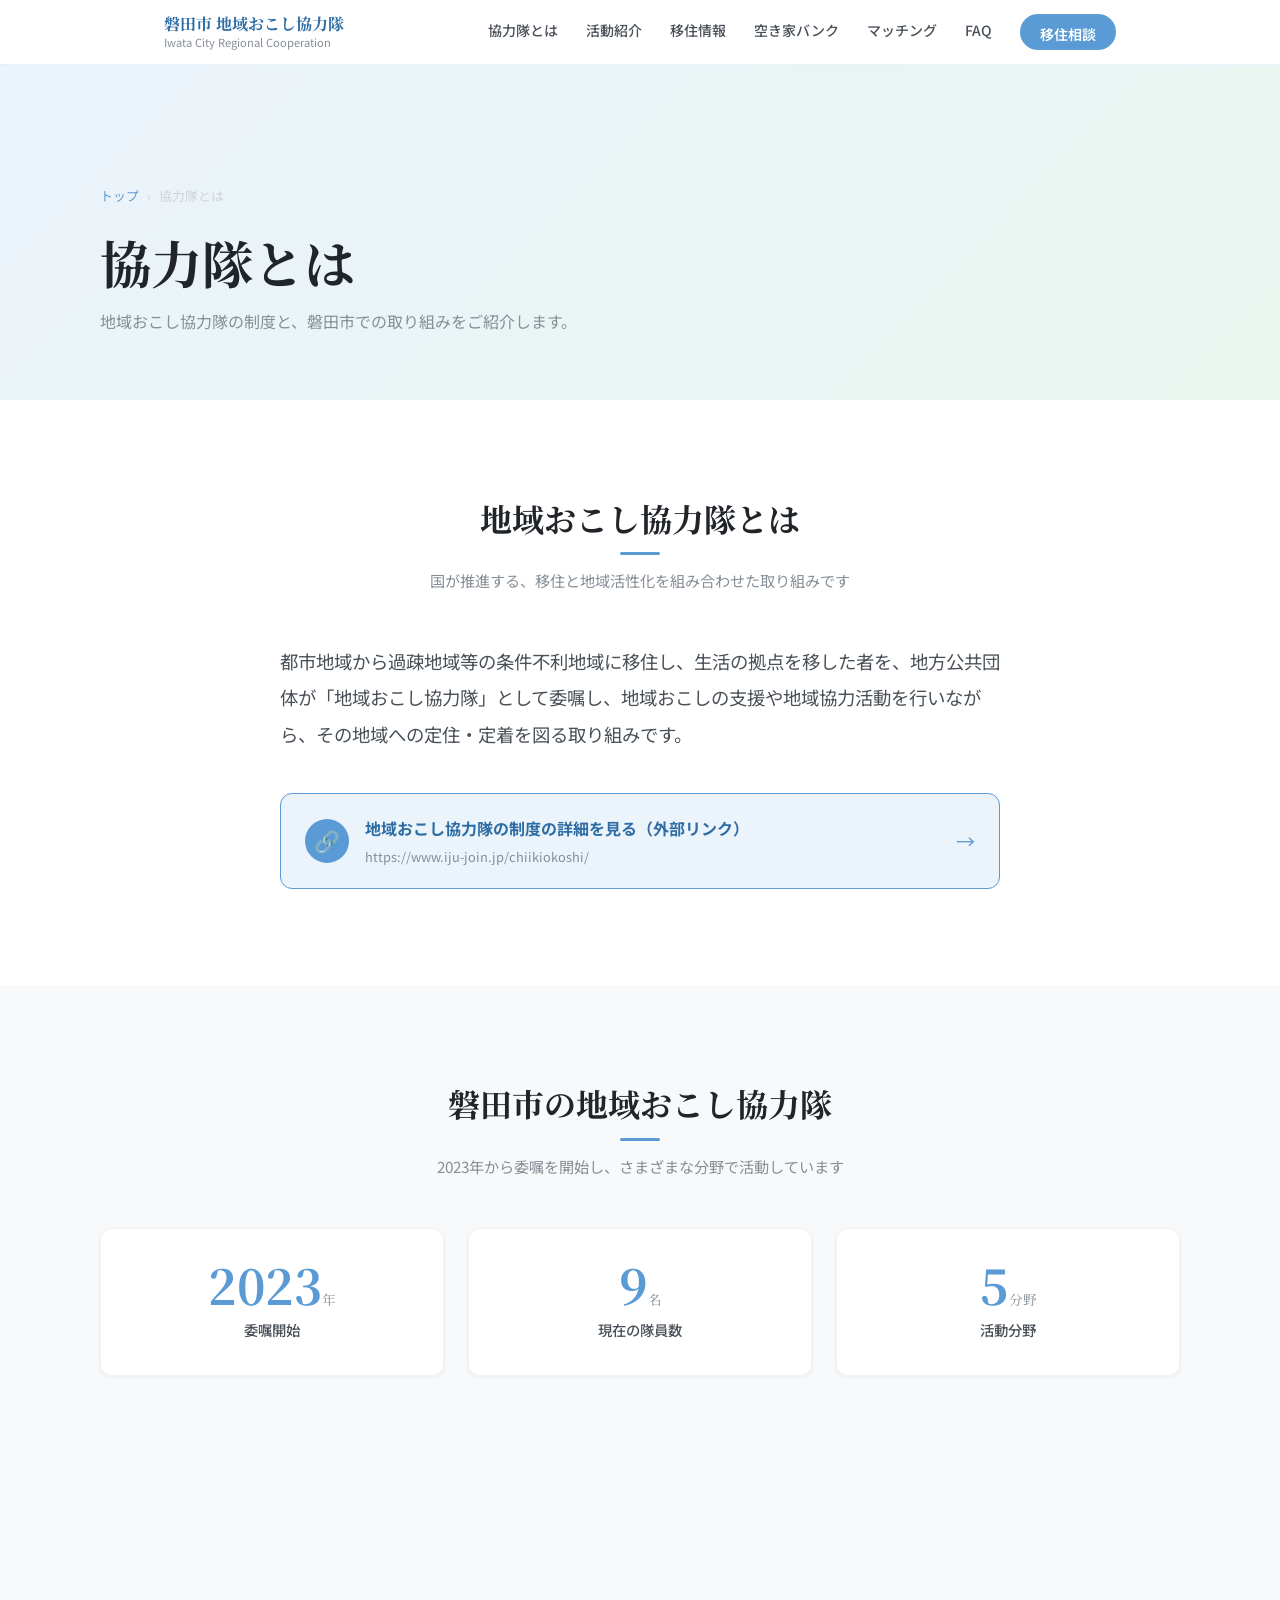
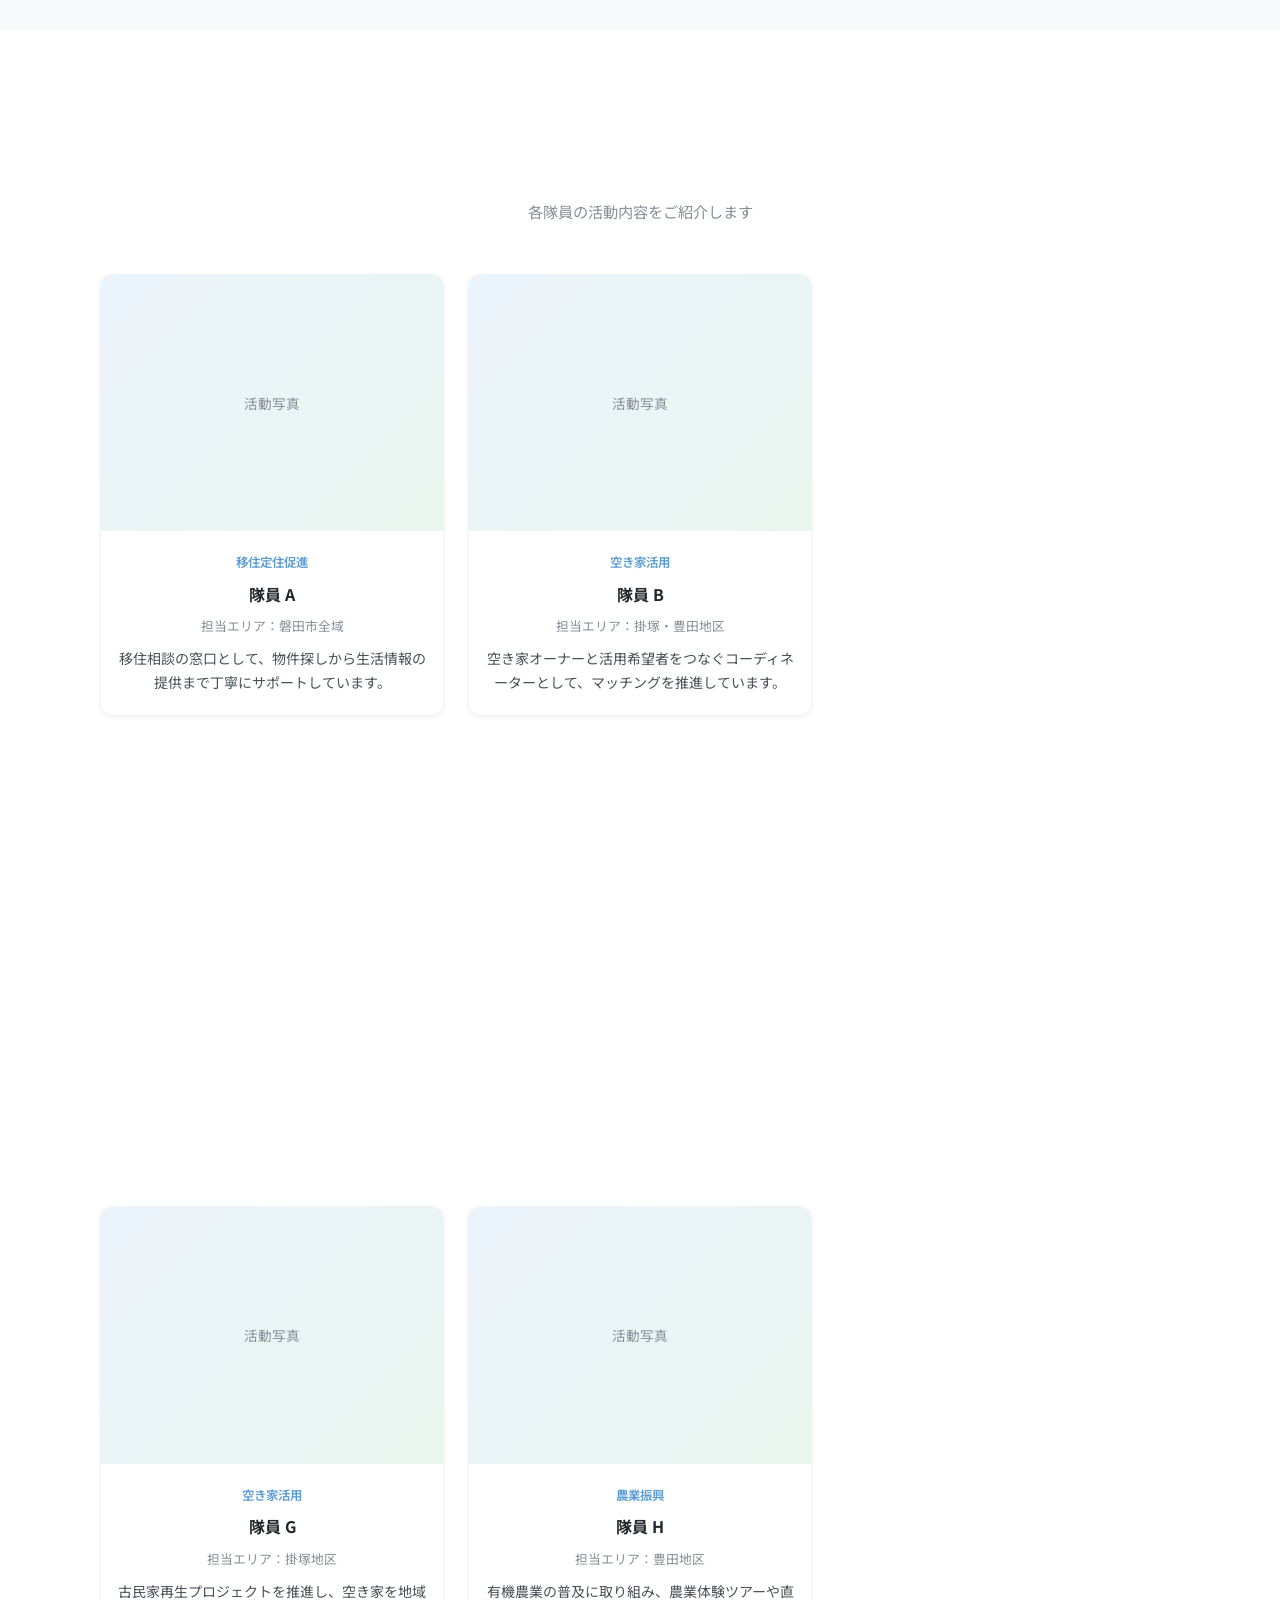
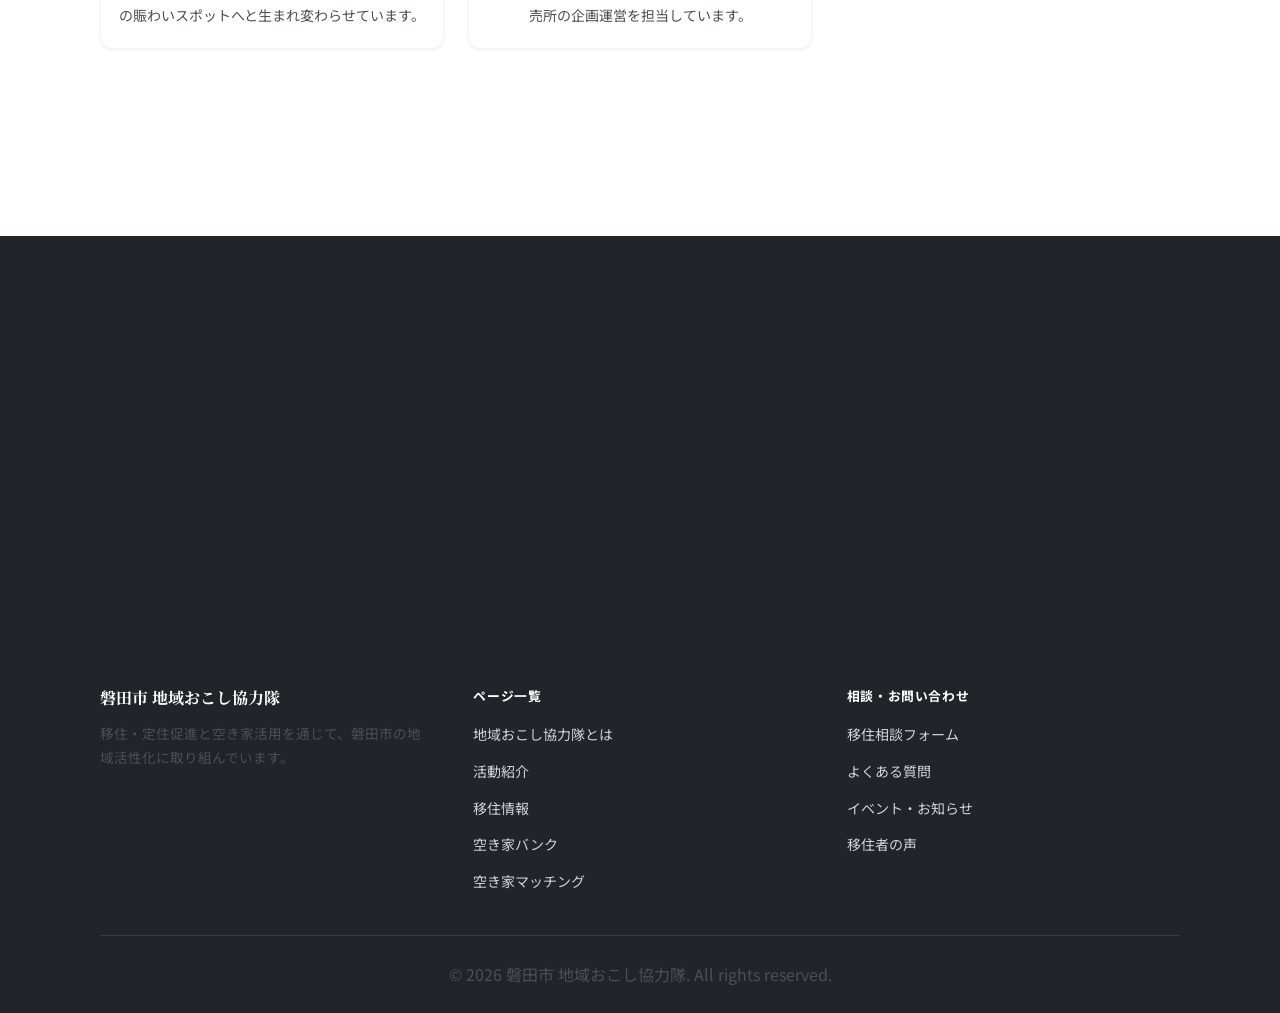
==== about.html @ 1a0f3aee "about.htmlを追加しました。" ====
<!DOCTYPE html>
<html lang="ja">
<head>
  <meta charset="UTF-8">
  <meta name="viewport" content="width=device-width, initial-scale=1.0">
  <title>協力隊とは｜磐田市 地域おこし協力隊</title>
  <meta name="description" content="地域おこし協力隊の制度概要と、磐田市での活動内容についてご紹介します。">
  <link rel="preconnect" href="https://fonts.googleapis.com">
  <link rel="preconnect" href="https://fonts.gstatic.com" crossorigin>
  <link href="https://fonts.googleapis.com/css2?family=Noto+Sans+JP:wght@400;500;700&family=Noto+Serif+JP:wght@400;700&display=swap" rel="stylesheet">
  <link rel="stylesheet" href="style.css">
  <style>
    .about-lead {
      font-size: clamp(1rem, 1.8vw, 1.15rem);
      line-height: 2;
      color: var(--gray-700);
      max-width: 720px;
      margin: 0 auto;
    }
    .stats-row {
      display: grid;
      grid-template-columns: repeat(3, 1fr);
      gap: 24px;
      margin: 48px 0;
    }
    .stat-box {
      background: var(--white);
      border-radius: var(--radius-md);
      border: 1px solid var(--gray-100);
      box-shadow: var(--shadow-sm);
      padding: 32px 24px;
      text-align: center;
    }
    .stat-num {
      font-family: 'Noto Serif JP', serif;
      font-size: clamp(2.2rem, 5vw, 3rem);
      font-weight: 700;
      color: var(--blue);
      line-height: 1;
      margin-bottom: 8px;
    }
    .stat-unit {
      font-size: .85rem;
      font-weight: 400;
      color: var(--gray-500);
    }
    .stat-label {
      font-size: .9rem;
      color: var(--gray-700);
      font-weight: 500;
    }
    .external-link-box {
      display: flex;
      align-items: center;
      gap: 16px;
      background: var(--blue-light);
      border: 1.5px solid var(--blue);
      border-radius: var(--radius-md);
      padding: 20px 24px;
      margin-top: 40px;
      transition: box-shadow var(--transition);
    }
    .external-link-box:hover {
      box-shadow: var(--shadow-md);
    }
    .external-link-box .ext-icon {
      width: 44px; height: 44px;
      background: var(--blue);
      border-radius: 50%;
      display: flex; align-items: center; justify-content: center;
      flex-shrink: 0;
      font-size: 1.3rem;
    }
    .external-link-box .ext-text { flex: 1; }
    .external-link-box .ext-title {
      font-weight: 700;
      color: var(--blue-dark);
      font-size: 1rem;
      margin-bottom: 2px;
    }
    .external-link-box .ext-url {
      font-size: .8rem;
      color: var(--gray-500);
    }
    .external-link-box .ext-arrow {
      color: var(--blue);
      font-size: 1.2rem;
      flex-shrink: 0;
    }
    .activity-card {
      cursor: pointer;
      text-align: center;
    }
    .activity-img-placeholder {
      width: 100%;
      aspect-ratio: 4/3;
      background: linear-gradient(135deg, var(--blue-light), var(--green-light));
      display: flex; align-items: center; justify-content: center;
      color: var(--gray-500);
      font-size: .85rem;
    }
    .activity-card .card-body { padding: 20px 16px; }
    .activity-field {
      font-size: .78rem;
      font-weight: 600;
      color: var(--blue);
      margin-bottom: 6px;
    }
    .activity-name {
      font-size: 1rem;
      font-weight: 700;
      margin-bottom: 6px;
    }
    .activity-area {
      font-size: .8rem;
      color: var(--gray-500);
      margin-bottom: 10px;
    }
    .activity-desc {
      font-size: .875rem;
      color: var(--gray-700);
      line-height: 1.7;
    }
    @media (max-width: 768px) {
      .stats-row { grid-template-columns: 1fr; }
      .external-link-box { flex-wrap: wrap; }
    }
  </style>
</head>
<body>

  <!-- ヘッダー -->
  <header class="site-header" id="header">
    <div class="header-inner">
      <a href="index.html" class="site-logo">
        磐田市 地域おこし協力隊
        <span>Iwata City Regional Cooperation</span>
      </a>
      <nav class="nav-links">
        <a href="about.html">協力隊とは</a>
        <a href="activities.html">活動紹介</a>
        <a href="iju.html">移住情報</a>
        <a href="akiya-bank.html">空き家バンク</a>
        <a href="akiya-matching.html">マッチング</a>
        <a href="faq.html">FAQ</a>
        <a href="consult.html" class="nav-cta">移住相談</a>
      </nav>
      <button class="hamburger" id="hamburger" aria-label="メニューを開く">
        <span></span><span></span><span></span>
      </button>
    </div>
  </header>

  <!-- モバイルナビ -->
  <nav class="mobile-nav" id="mobileNav">
    <a href="about.html">協力隊とは</a>
    <a href="activities.html">活動紹介</a>
    <a href="iju.html">移住情報</a>
    <a href="akiya-bank.html">空き家バンク</a>
    <a href="akiya-matching.html">マッチング</a>
    <a href="faq.html">FAQ</a>
    <a href="consult.html" class="nav-cta">移住相談はこちら</a>
  </nav>

  <main>

    <!-- ページヒーロー -->
    <div class="page-hero">
      <div class="container">
        <nav class="breadcrumb" style="padding-top: 0; margin-bottom: 20px;">
          <a href="index.html">トップ</a>
          <span>›</span>
          <span>協力隊とは</span>
        </nav>
        <h1 class="fade-up">協力隊とは</h1>
        <p class="fade-up">地域おこし協力隊の制度と、磐田市での取り組みをご紹介します。</p>
      </div>
    </div>

    <!-- 制度説明 -->
    <section class="section">
      <div class="container">
        <h2 class="section-title fade-up">地域おこし協力隊とは</h2>
        <p class="section-sub fade-up">国が推進する、移住と地域活性化を組み合わせた取り組みです</p>

        <div style="max-width: 720px; margin: 0 auto;">
          <p class="about-lead fade-up">
            都市地域から過疎地域等の条件不利地域に移住し、生活の拠点を移した者を、地方公共団体が「地域おこし協力隊」として委嘱し、地域おこしの支援や地域協力活動を行いながら、その地域への定住・定着を図る取り組みです。
          </p>

          <a href="https://www.iju-join.jp/chiikiokoshi/" target="_blank" rel="noopener noreferrer" class="external-link-box fade-up">
            <div class="ext-icon">🔗</div>
            <div class="ext-text">
              <div class="ext-title">地域おこし協力隊の制度の詳細を見る（外部リンク）</div>
              <div class="ext-url">https://www.iju-join.jp/chiikiokoshi/</div>
            </div>
            <div class="ext-arrow">→</div>
          </a>
        </div>
      </div>
    </section>

    <!-- 磐田市の状況 -->
    <section class="section" style="background: var(--gray-50);">
      <div class="container">
        <h2 class="section-title fade-up">磐田市の地域おこし協力隊</h2>
        <p class="section-sub fade-up">2023年から委嘱を開始し、さまざまな分野で活動しています</p>

        <div class="stats-row">
          <div class="stat-box fade-up">
            <div class="stat-num">2023<span class="stat-unit">年</span></div>
            <div class="stat-label">委嘱開始</div>
          </div>
          <div class="stat-box fade-up">
            <div class="stat-num">9<span class="stat-unit">名</span></div>
            <div class="stat-label">現在の隊員数</div>
          </div>
          <div class="stat-box fade-up">
            <div class="stat-num">5<span class="stat-unit">分野</span></div>
            <div class="stat-label">活動分野</div>
          </div>
        </div>

        <p class="about-lead fade-up" style="text-align: center;">
          磐田市では2023年から委嘱を開始し、9名が分野ごとに活動中です。<br>
          移住定住促進・空き家活用・農業・地域コミュニティ形成など、<br>
          それぞれの得意分野を活かして地域に根ざした活動を展開しています。
        </p>
      </div>
    </section>

    <!-- 活動紹介 -->
    <section class="section">
      <div class="container">
        <h2 class="section-title fade-up">活動紹介</h2>
        <p class="section-sub fade-up">各隊員の活動内容をご紹介します</p>

        <div class="grid-3">

          <div class="card activity-card fade-up" onclick="location.href='activities.html'">
            <div class="activity-img-placeholder">活動写真</div>
            <div class="card-body">
              <div class="activity-field">移住定住促進</div>
              <div class="activity-name">隊員 A</div>
              <div class="activity-area">担当エリア：磐田市全域</div>
              <div class="activity-desc">移住相談の窓口として、物件探しから生活情報の提供まで丁寧にサポートしています。</div>
            </div>
          </div>

          <div class="card activity-card fade-up" onclick="location.href='activities.html'">
            <div class="activity-img-placeholder">活動写真</div>
            <div class="card-body">
              <div class="activity-field">空き家活用</div>
              <div class="activity-name">隊員 B</div>
              <div class="activity-area">担当エリア：掛塚・豊田地区</div>
              <div class="activity-desc">空き家オーナーと活用希望者をつなぐコーディネーターとして、マッチングを推進しています。</div>
            </div>
          </div>

          <div class="card activity-card fade-up" onclick="location.href='activities.html'">
            <div class="activity-img-placeholder">活動写真</div>
            <div class="card-body">
              <div class="activity-field">農業振興</div>
              <div class="activity-name">隊員 C</div>
              <div class="activity-area">担当エリア：豊田・竜洋地区</div>
              <div class="activity-desc">地域の農家と連携し、援農活動や農産物のPRイベントを企画・実施しています。</div>
            </div>
          </div>

          <div class="card activity-card fade-up" onclick="location.href='activities.html'">
            <div class="activity-img-placeholder">活動写真</div>
            <div class="card-body">
              <div class="activity-field">地域コミュニティ</div>
              <div class="activity-name">隊員 D</div>
              <div class="activity-area">担当エリア：見付・城之崎地区</div>
              <div class="activity-desc">地区の自治会や商店街と連携し、イベント企画や地域の絆づくりに取り組んでいます。</div>
            </div>
          </div>

          <div class="card activity-card fade-up" onclick="location.href='activities.html'">
            <div class="activity-img-placeholder">活動写真</div>
            <div class="card-body">
              <div class="activity-field">情報発信・観光</div>
              <div class="activity-name">隊員 E</div>
              <div class="activity-area">担当エリア：磐田市全域</div>
              <div class="activity-desc">SNSやYouTubeを活用して磐田の魅力を発信。観光コンテンツの開発も手がけています。</div>
            </div>
          </div>

          <div class="card activity-card fade-up" onclick="location.href='activities.html'">
            <div class="activity-img-placeholder">活動写真</div>
            <div class="card-body">
              <div class="activity-field">移住定住促進</div>
              <div class="activity-name">隊員 F</div>
              <div class="activity-area">担当エリア：福田・竜洋地区</div>
              <div class="activity-desc">UIターン移住者のコミュニティ形成を支援し、交流会や相談窓口を運営しています。</div>
            </div>
          </div>

          <div class="card activity-card fade-up" onclick="location.href='activities.html'">
            <div class="activity-img-placeholder">活動写真</div>
            <div class="card-body">
              <div class="activity-field">空き家活用</div>
              <div class="activity-name">隊員 G</div>
              <div class="activity-area">担当エリア：掛塚地区</div>
              <div class="activity-desc">古民家再生プロジェクトを推進し、空き家を地域の賑わいスポットへと生まれ変わらせています。</div>
            </div>
          </div>

          <div class="card activity-card fade-up" onclick="location.href='activities.html'">
            <div class="activity-img-placeholder">活動写真</div>
            <div class="card-body">
              <div class="activity-field">農業振興</div>
              <div class="activity-name">隊員 H</div>
              <div class="activity-area">担当エリア：豊田地区</div>
              <div class="activity-desc">有機農業の普及に取り組み、農業体験ツアーや直売所の企画運営を担当しています。</div>
            </div>
          </div>

          <div class="card activity-card fade-up" onclick="location.href='activities.html'">
            <div class="activity-img-placeholder">活動写真</div>
            <div class="card-body">
              <div class="activity-field">地域コミュニティ</div>
              <div class="activity-name">隊員 I</div>
              <div class="activity-area">担当エリア：竜洋・福田地区</div>
              <div class="activity-desc">子育て世代の移住者を対象に、地域との関係づくりや子育て支援ネットワークを構築しています。</div>
            </div>
          </div>

        </div>

        <div style="text-align: center; margin-top: 40px;">
          <a href="activities.html" class="btn btn-primary fade-up">活動紹介をすべて見る</a>
        </div>
      </div>
    </section>

    <!-- 相談CTA -->
    <section class="section" style="background: var(--gray-900); color: var(--white);">
      <div class="container" style="text-align: center;">
        <h2 class="fade-up" style="color: var(--white); margin-bottom: 16px;">協力隊に相談してみませんか</h2>
        <p class="fade-up" style="color: var(--gray-300); max-width: 480px; margin: 0 auto 36px;">移住・定住のご相談から空き家活用のご相談まで、お気軽にお問い合わせください。</p>
        <div style="display: flex; gap: 16px; justify-content: center; flex-wrap: wrap;" class="fade-up">
          <a href="consult.html" class="btn btn-primary">移住相談フォームへ</a>
          <a href="akiya-matching.html" class="btn" style="background: transparent; color: var(--white); border: 1.5px solid rgba(255,255,255,.4);">空き家マッチング</a>
        </div>
      </div>
    </section>

  </main>

  <!-- フッター -->
  <footer class="site-footer">
    <div class="container">
      <div class="footer-inner">
        <div>
          <div class="footer-logo">磐田市 地域おこし協力隊</div>
          <p class="footer-desc">移住・定住促進と空き家活用を通じて、磐田市の地域活性化に取り組んでいます。</p>
        </div>
        <div>
          <div class="footer-heading">ページ一覧</div>
          <ul class="footer-links">
            <li><a href="about.html">地域おこし協力隊とは</a></li>
            <li><a href="activities.html">活動紹介</a></li>
            <li><a href="iju.html">移住情報</a></li>
            <li><a href="akiya-bank.html">空き家バンク</a></li>
            <li><a href="akiya-matching.html">空き家マッチング</a></li>
          </ul>
        </div>
        <div>
          <div class="footer-heading">相談・お問い合わせ</div>
          <ul class="footer-links">
            <li><a href="consult.html">移住相談フォーム</a></li>
            <li><a href="faq.html">よくある質問</a></li>
            <li><a href="events.html">イベント・お知らせ</a></li>
            <li><a href="voices.html">移住者の声</a></li>
          </ul>
        </div>
      </div>
      <div class="footer-bottom">
        <p>© 2026 磐田市 地域おこし協力隊. All rights reserved.</p>
      </div>
    </div>
  </footer>

  <script>
    const header = document.getElementById('header');
    window.addEventListener('scroll', () => {
      header.classList.toggle('scrolled', window.scrollY > 10);
    });

    const hamburger = document.getElementById('hamburger');
    const mobileNav = document.getElementById('mobileNav');
    hamburger.addEventListener('click', () => {
      hamburger.classList.toggle('open');
      mobileNav.classList.toggle('open');
    });
    mobileNav.querySelectorAll('a').forEach(a => {
      a.addEventListener('click', () => {
        hamburger.classList.remove('open');
        mobileNav.classList.remove('open');
      });
    });

    const observer = new IntersectionObserver((entries) => {
      entries.forEach((entry, i) => {
        if (entry.isIntersecting) {
          setTimeout(() => entry.target.classList.add('visible'), i * 80);
        }
      });
    }, { threshold: 0.1 });
    document.querySelectorAll('.fade-up').forEach(el => observer.observe(el));
  </script>

</body>
</html>
---- style.css ----
/* ===== RESET & BASE ===== */
*, *::before, *::after { box-sizing: border-box; margin: 0; padding: 0; }

:root {
  --blue:      #5B9BD5;
  --blue-dark: #2E6DA4;
  --blue-light:#EBF3FB;
  --green:     #6BBF8E;
  --green-light:#EAF5EF;
  --gray-50:   #F8F9FA;
  --gray-100:  #F1F3F5;
  --gray-300:  #CED4DA;
  --gray-500:  #868E96;
  --gray-700:  #495057;
  --gray-900:  #212529;
  --white:     #FFFFFF;
  --radius-sm: 6px;
  --radius-md: 12px;
  --radius-lg: 20px;
  --shadow-sm: 0 1px 4px rgba(0,0,0,.06);
  --shadow-md: 0 4px 16px rgba(0,0,0,.08);
  --shadow-lg: 0 8px 32px rgba(0,0,0,.10);
  --transition: .25s ease;
  --max-w: 1080px;
}

html { scroll-behavior: smooth; font-size: 16px; }

body {
  font-family: 'Noto Sans JP', sans-serif;
  color: var(--gray-900);
  background: var(--white);
  line-height: 1.8;
  -webkit-font-smoothing: antialiased;
}

img { max-width: 100%; height: auto; display: block; }
a { color: inherit; text-decoration: none; }
ul { list-style: none; }

/* ===== TYPOGRAPHY ===== */
h1, h2, h3, h4 {
  font-family: 'Noto Serif JP', serif;
  line-height: 1.4;
  font-weight: 700;
}
h1 { font-size: clamp(2rem, 5vw, 3.2rem); }
h2 { font-size: clamp(1.5rem, 3vw, 2rem); }
h3 { font-size: clamp(1.1rem, 2vw, 1.3rem); }
p  { font-size: clamp(.9rem, 1.5vw, 1rem); color: var(--gray-700); }

/* ===== LAYOUT ===== */
.container { width: 90%; max-width: var(--max-w); margin: 0 auto; }
.section    { padding: clamp(48px, 8vw, 96px) 0; }
.section-title {
  text-align: center;
  margin-bottom: 12px;
  color: var(--gray-900);
}
.section-sub {
  text-align: center;
  color: var(--gray-500);
  font-size: .95rem;
  margin-bottom: 48px;
}
.section-title::after {
  content: '';
  display: block;
  width: 40px;
  height: 3px;
  background: var(--blue);
  margin: 12px auto 0;
  border-radius: 2px;
}

/* ===== HEADER / NAV ===== */
.site-header {
  position: fixed;
  top: 0; left: 0; right: 0;
  z-index: 100;
  background: rgba(255,255,255,.88);
  backdrop-filter: blur(12px);
  -webkit-backdrop-filter: blur(12px);
  border-bottom: 1px solid rgba(91,155,213,.15);
  transition: box-shadow var(--transition);
}
.site-header.scrolled { box-shadow: var(--shadow-md); }

.header-inner {
  display: flex;
  align-items: center;
  justify-content: space-between;
  height: 64px;
  padding: 0 5%;
  max-width: var(--max-w);
  margin: 0 auto;
}

.site-logo {
  font-family: 'Noto Serif JP', serif;
  font-size: 1rem;
  font-weight: 700;
  color: var(--blue-dark);
  line-height: 1.3;
}
.site-logo span {
  display: block;
  font-size: .7rem;
  font-weight: 400;
  color: var(--gray-500);
  font-family: 'Noto Sans JP', sans-serif;
}

.nav-links {
  display: flex;
  gap: 28px;
  align-items: center;
}
.nav-links a {
  font-size: .875rem;
  color: var(--gray-700);
  font-weight: 500;
  position: relative;
  padding-bottom: 2px;
  transition: color var(--transition);
}
.nav-links a::after {
  content: '';
  position: absolute;
  bottom: 0; left: 0;
  width: 0; height: 2px;
  background: var(--blue);
  transition: width var(--transition);
  border-radius: 1px;
}
.nav-links a:hover { color: var(--blue); }
.nav-links a:hover::after { width: 100%; }

.nav-cta {
  background: var(--blue);
  color: var(--white) !important;
  padding: 8px 20px;
  border-radius: 100px;
  font-size: .875rem !important;
  font-weight: 600 !important;
  transition: background var(--transition), transform var(--transition) !important;
}
.nav-cta::after { display: none !important; }
.nav-cta:hover {
  background: var(--blue-dark) !important;
  transform: translateY(-1px);
}

/* ===== HAMBURGER ===== */
.hamburger {
  display: none;
  flex-direction: column;
  gap: 5px;
  cursor: pointer;
  padding: 6px;
  background: none;
  border: none;
}
.hamburger span {
  display: block;
  width: 22px;
  height: 2px;
  background: var(--gray-700);
  border-radius: 2px;
  transition: transform var(--transition), opacity var(--transition);
}
.hamburger.open span:nth-child(1) { transform: translateY(7px) rotate(45deg); }
.hamburger.open span:nth-child(2) { opacity: 0; }
.hamburger.open span:nth-child(3) { transform: translateY(-7px) rotate(-45deg); }

/* ===== MOBILE NAV ===== */
.mobile-nav {
  display: none;
  position: fixed;
  top: 64px; left: 0; right: 0; bottom: 0;
  background: rgba(255,255,255,.97);
  z-index: 99;
  flex-direction: column;
  align-items: center;
  justify-content: center;
  gap: 32px;
}
.mobile-nav.open { display: flex; }
.mobile-nav a {
  font-size: 1.2rem;
  font-weight: 500;
  color: var(--gray-900);
  transition: color var(--transition);
}
.mobile-nav a:hover { color: var(--blue); }
.mobile-nav .nav-cta {
  background: var(--blue);
  color: var(--white) !important;
  padding: 12px 32px;
  border-radius: 100px;
}

/* ===== BUTTONS ===== */
.btn {
  display: inline-flex;
  align-items: center;
  gap: 6px;
  padding: 12px 28px;
  border-radius: 100px;
  font-weight: 600;
  font-size: .95rem;
  cursor: pointer;
  transition: transform var(--transition), box-shadow var(--transition);
  border: none;
}
.btn:hover { transform: translateY(-2px); box-shadow: var(--shadow-md); }
.btn-primary { background: var(--blue); color: var(--white); }
.btn-primary:hover { background: var(--blue-dark); }
.btn-secondary { background: var(--white); color: var(--blue); border: 1.5px solid var(--blue); }
.btn-secondary:hover { background: var(--blue-light); }
.btn-green { background: var(--green); color: var(--white); }
.btn-green:hover { background: #4DA877; }
.btn-full { width: 100%; justify-content: center; border-radius: var(--radius-md); }

/* ===== CARDS ===== */
.card {
  background: var(--white);
  border-radius: var(--radius-md);
  box-shadow: var(--shadow-sm);
  border: 1px solid var(--gray-100);
  overflow: hidden;
  transition: transform var(--transition), box-shadow var(--transition);
}
.card:hover { transform: translateY(-4px); box-shadow: var(--shadow-lg); }
.card-body { padding: 20px; }
.card-img {
  width: 100%;
  aspect-ratio: 16/9;
  object-fit: cover;
  background: var(--gray-100);
}
.card-img-placeholder {
  width: 100%;
  aspect-ratio: 16/9;
  background: linear-gradient(135deg, var(--blue-light), var(--green-light));
  display: flex;
  align-items: center;
  justify-content: center;
  color: var(--gray-500);
  font-size: .85rem;
}

/* ===== TAGS / BADGES ===== */
.tag {
  display: inline-block;
  padding: 3px 10px;
  border-radius: 100px;
  font-size: .75rem;
  font-weight: 600;
  background: var(--blue-light);
  color: var(--blue-dark);
}
.tag-green { background: var(--green-light); color: #2D7A52; }
.tag-gray  { background: var(--gray-100); color: var(--gray-500); }
.tag-sold  { background: #FDECEA; color: #C0392B; }

/* ===== FORM ===== */
.form-group { margin-bottom: 20px; }
.form-label {
  display: block;
  font-size: .875rem;
  font-weight: 600;
  color: var(--gray-700);
  margin-bottom: 6px;
}
.form-label .required {
  color: #E03131;
  margin-left: 4px;
  font-size: .75rem;
}
.form-input,
.form-select,
.form-textarea {
  width: 100%;
  padding: 12px 16px;
  border: 1.5px solid var(--gray-300);
  border-radius: var(--radius-sm);
  font-size: .95rem;
  font-family: 'Noto Sans JP', sans-serif;
  color: var(--gray-900);
  background: var(--white);
  transition: border-color var(--transition), box-shadow var(--transition);
  outline: none;
  appearance: none;
}
.form-input:focus,
.form-select:focus,
.form-textarea:focus {
  border-color: var(--blue);
  box-shadow: 0 0 0 3px rgba(91,155,213,.15);
}
.form-textarea { height: 120px; resize: vertical; }

/* ===== FAQ アコーディオン ===== */
.faq-item { border-bottom: 1px solid var(--gray-100); }
.faq-q {
  display: flex;
  justify-content: space-between;
  align-items: center;
  padding: 20px 0;
  cursor: pointer;
  gap: 16px;
}
.faq-q-text { font-size: 1rem; font-weight: 600; color: var(--gray-900); flex: 1; line-height: 1.5; }
.faq-icon {
  width: 28px; height: 28px;
  border-radius: 50%;
  background: var(--blue-light);
  color: var(--blue);
  display: flex; align-items: center; justify-content: center;
  font-size: 1.2rem;
  font-weight: 300;
  flex-shrink: 0;
  transition: transform var(--transition), background var(--transition);
}
.faq-item.open .faq-icon { transform: rotate(45deg); background: var(--blue); color: var(--white); }
.faq-a {
  font-size: .95rem;
  color: var(--gray-700);
  line-height: 1.8;
  padding-bottom: 20px;
  display: none;
}
.faq-item.open .faq-a { display: block; }

/* ===== FOOTER ===== */
.site-footer {
  background: var(--gray-900);
  color: var(--gray-300);
  padding: 48px 0 24px;
}
.footer-inner {
  display: grid;
  grid-template-columns: 1fr 1fr 1fr;
  gap: 40px;
  margin-bottom: 40px;
}
.footer-logo {
  font-family: 'Noto Serif JP', serif;
  font-size: 1rem;
  color: var(--white);
  font-weight: 700;
  margin-bottom: 8px;
}
.footer-desc { font-size: .85rem; line-height: 1.8; }
.footer-heading { font-size: .8rem; font-weight: 700; color: var(--white); margin-bottom: 12px; letter-spacing: .05em; text-transform: uppercase; }
.footer-links { display: flex; flex-direction: column; gap: 8px; }
.footer-links a { font-size: .875rem; color: var(--gray-300); transition: color var(--transition); }
.footer-links a:hover { color: var(--white); }
.footer-bottom {
  border-top: 1px solid rgba(255,255,255,.1);
  padding-top: 24px;
  text-align: center;
  font-size: .8rem;
  color: var(--gray-500);
}

/* ===== HERO ===== */
.hero {
  min-height: 100svh;
  display: flex;
  align-items: center;
  padding-top: 64px;
  position: relative;
  overflow: hidden;
}
.hero-bg {
  position: absolute;
  inset: 0;
  background: linear-gradient(135deg, var(--blue-light) 0%, var(--white) 50%, var(--green-light) 100%);
  z-index: 0;
}
.hero-content { position: relative; z-index: 1; }
.hero-eyebrow {
  display: inline-flex;
  align-items: center;
  gap: 8px;
  font-size: .8rem;
  font-weight: 600;
  color: var(--blue);
  letter-spacing: .08em;
  margin-bottom: 20px;
}
.hero-eyebrow::before {
  content: '';
  width: 24px; height: 2px;
  background: var(--blue);
  border-radius: 1px;
}
.hero-title { margin-bottom: 20px; color: var(--gray-900); }
.hero-title em { font-style: normal; color: var(--blue); }
.hero-desc { font-size: 1.05rem; max-width: 480px; margin-bottom: 36px; }
.hero-btns { display: flex; gap: 12px; flex-wrap: wrap; }

/* ===== SCROLL ANIMATION ===== */
.fade-up {
  opacity: 0;
  transform: translateY(24px);
  transition: opacity .6s ease, transform .6s ease;
}
.fade-up.visible { opacity: 1; transform: translateY(0); }

/* ===== GRID ===== */
.grid-3 { display: grid; grid-template-columns: repeat(3, 1fr); gap: 24px; }
.grid-2 { display: grid; grid-template-columns: repeat(2, 1fr); gap: 24px; }

/* ===== BREADCRUMB ===== */
.breadcrumb {
  display: flex;
  gap: 8px;
  align-items: center;
  font-size: .8rem;
  color: var(--gray-500);
  padding: 80px 0 0;
  margin-bottom: 32px;
}
.breadcrumb a { color: var(--blue); }
.breadcrumb span { color: var(--gray-300); }

/* ===== PAGE HERO (サブページ) ===== */
.page-hero {
  background: linear-gradient(135deg, var(--blue-light), var(--green-light));
  padding: clamp(80px, 12vw, 120px) 0 clamp(40px, 6vw, 64px);
  margin-top: 64px;
}
.page-hero h1 { color: var(--gray-900); margin-bottom: 8px; }
.page-hero p  { color: var(--gray-500); font-size: 1rem; }

/* ===== PROPERTY CARD (空き家バンク) ===== */
.prop-card { cursor: pointer; }
.prop-card .card-img-placeholder { aspect-ratio: 4/3; }
.prop-tags { display: flex; gap: 6px; flex-wrap: wrap; margin-bottom: 10px; }
.prop-title { font-size: 1rem; font-weight: 700; margin-bottom: 6px; }
.prop-price { font-size: 1.4rem; font-weight: 700; color: var(--blue-dark); margin-bottom: 10px; }
.prop-price small { font-size: .75rem; font-weight: 400; color: var(--gray-500); }
.prop-specs { display: grid; grid-template-columns: 1fr 1fr; gap: 4px; }
.prop-spec { font-size: .8rem; color: var(--gray-500); }
.prop-spec strong { color: var(--gray-900); }

/* ===== FILTER BAR ===== */
.filter-bar {
  background: var(--gray-50);
  border-radius: var(--radius-md);
  padding: 20px;
  margin-bottom: 32px;
  display: flex;
  gap: 12px;
  flex-wrap: wrap;
  align-items: center;
}
.filter-label { font-size: .85rem; font-weight: 600; color: var(--gray-700); white-space: nowrap; }
.filter-chips { display: flex; gap: 8px; flex-wrap: wrap; }
.chip {
  padding: 6px 14px;
  border-radius: 100px;
  font-size: .8rem;
  font-weight: 500;
  border: 1.5px solid var(--gray-300);
  color: var(--gray-700);
  cursor: pointer;
  background: var(--white);
  transition: all var(--transition);
}
.chip:hover, .chip.active {
  background: var(--blue);
  border-color: var(--blue);
  color: var(--white);
}

/* ===== MEMBER CARD ===== */
.member-card { text-align: center; }
.member-avatar {
  width: 100px; height: 100px;
  border-radius: 50%;
  object-fit: cover;
  margin: 0 auto 16px;
  border: 3px solid var(--blue-light);
  background: var(--blue-light);
}
.member-avatar-placeholder {
  width: 100px; height: 100px;
  border-radius: 50%;
  background: var(--blue-light);
  display: flex; align-items: center; justify-content: center;
  font-size: 2rem;
  color: var(--blue);
  margin: 0 auto 16px;
}
.member-name { font-size: 1.1rem; font-weight: 700; margin-bottom: 4px; }
.member-role { font-size: .85rem; color: var(--blue); font-weight: 600; margin-bottom: 8px; }
.member-area { font-size: .8rem; color: var(--gray-500); margin-bottom: 12px; }
.member-msg { font-size: .9rem; color: var(--gray-700); line-height: 1.7; }

/* ===== NOTICE BOX ===== */
.notice-box {
  background: var(--blue-light);
  border-left: 4px solid var(--blue);
  border-radius: 0 var(--radius-sm) var(--radius-sm) 0;
  padding: 14px 18px;
  font-size: .875rem;
  color: var(--blue-dark);
  margin-bottom: 24px;
  line-height: 1.7;
}

/* ===== RESPONSIVE ===== */
@media (max-width: 768px) {
  .nav-links { display: none; }
  .hamburger { display: flex; }
  .grid-3 { grid-template-columns: 1fr; }
  .grid-2 { grid-template-columns: 1fr; }
  .footer-inner { grid-template-columns: 1fr; gap: 32px; }
  .filter-bar { flex-direction: column; align-items: flex-start; }
  .hero-btns { flex-direction: column; }
  .hero-btns .btn { width: 100%; justify-content: center; }
}

@media (max-width: 480px) {
  .prop-specs { grid-template-columns: 1fr; }
}

@media (prefers-reduced-motion: reduce) {
  .fade-up { opacity: 1; transform: none; transition: none; }
  * { transition: none !important; animation: none !important; }
}
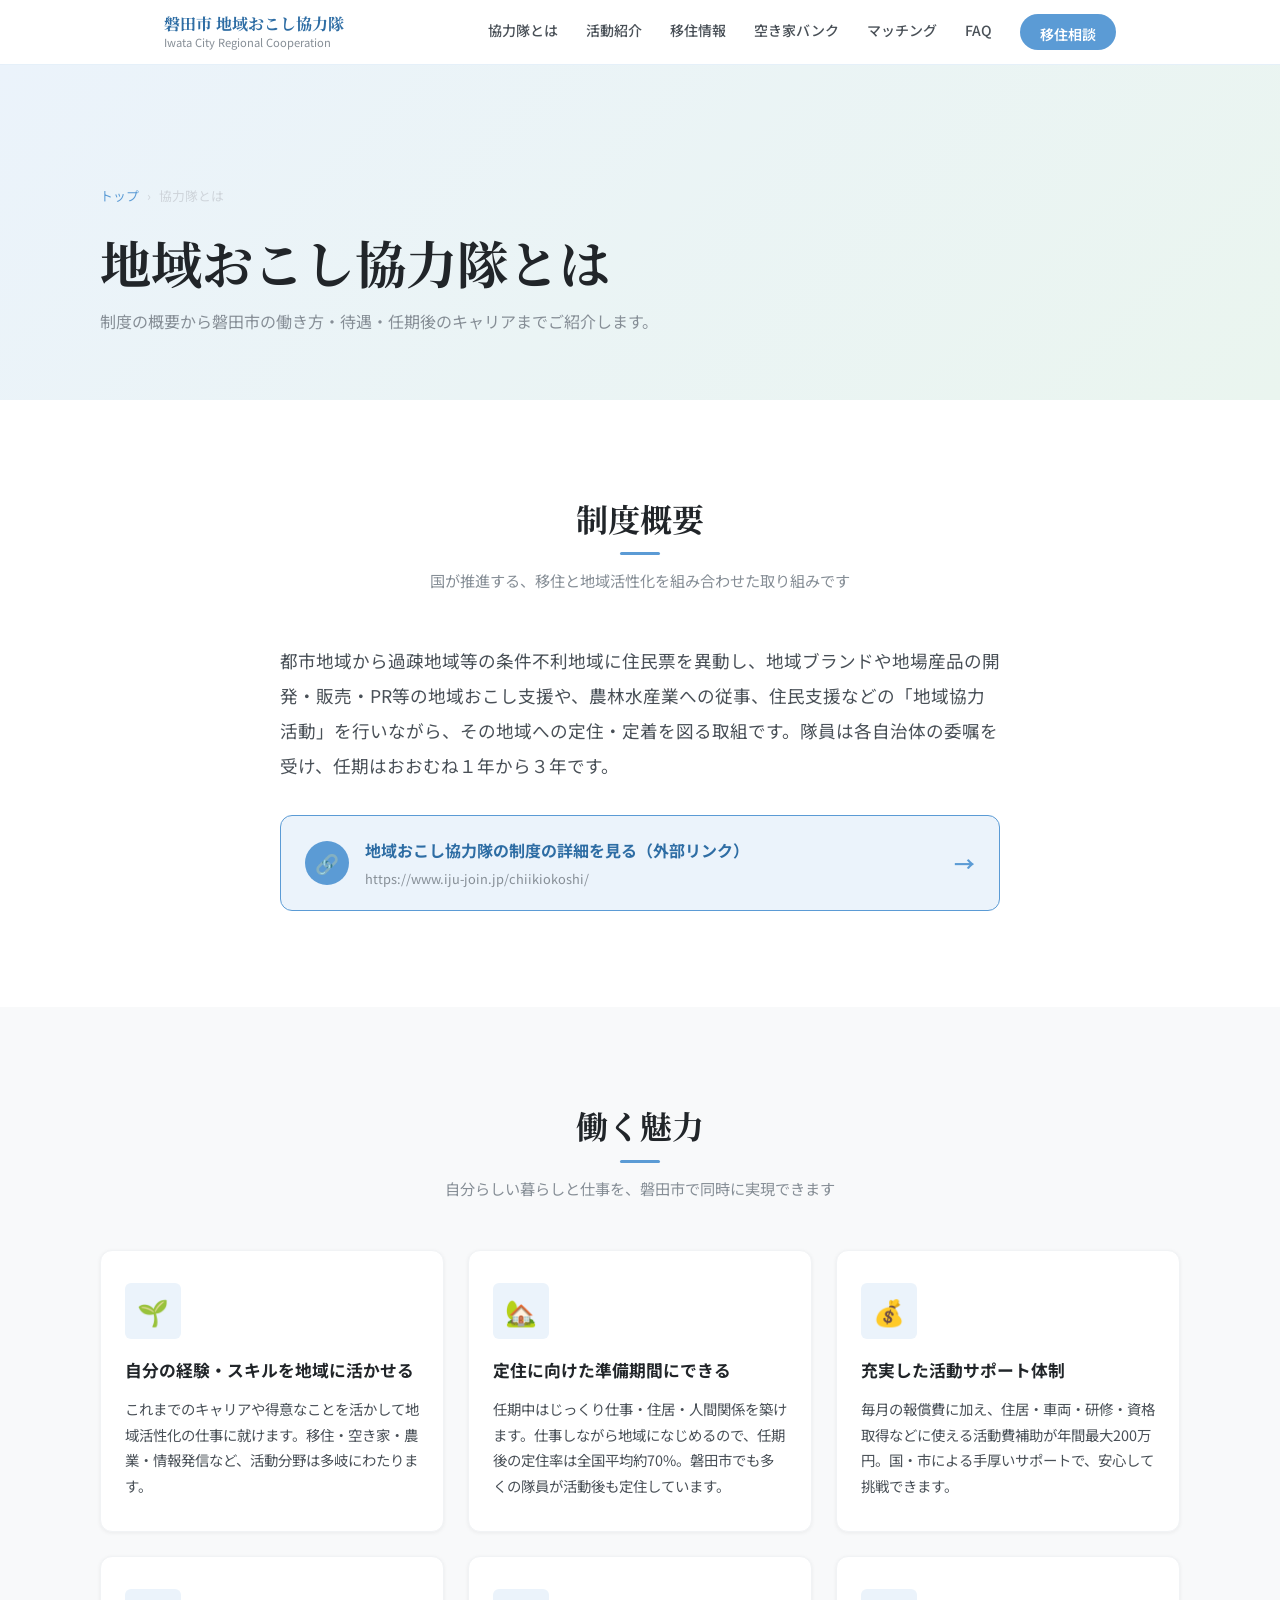
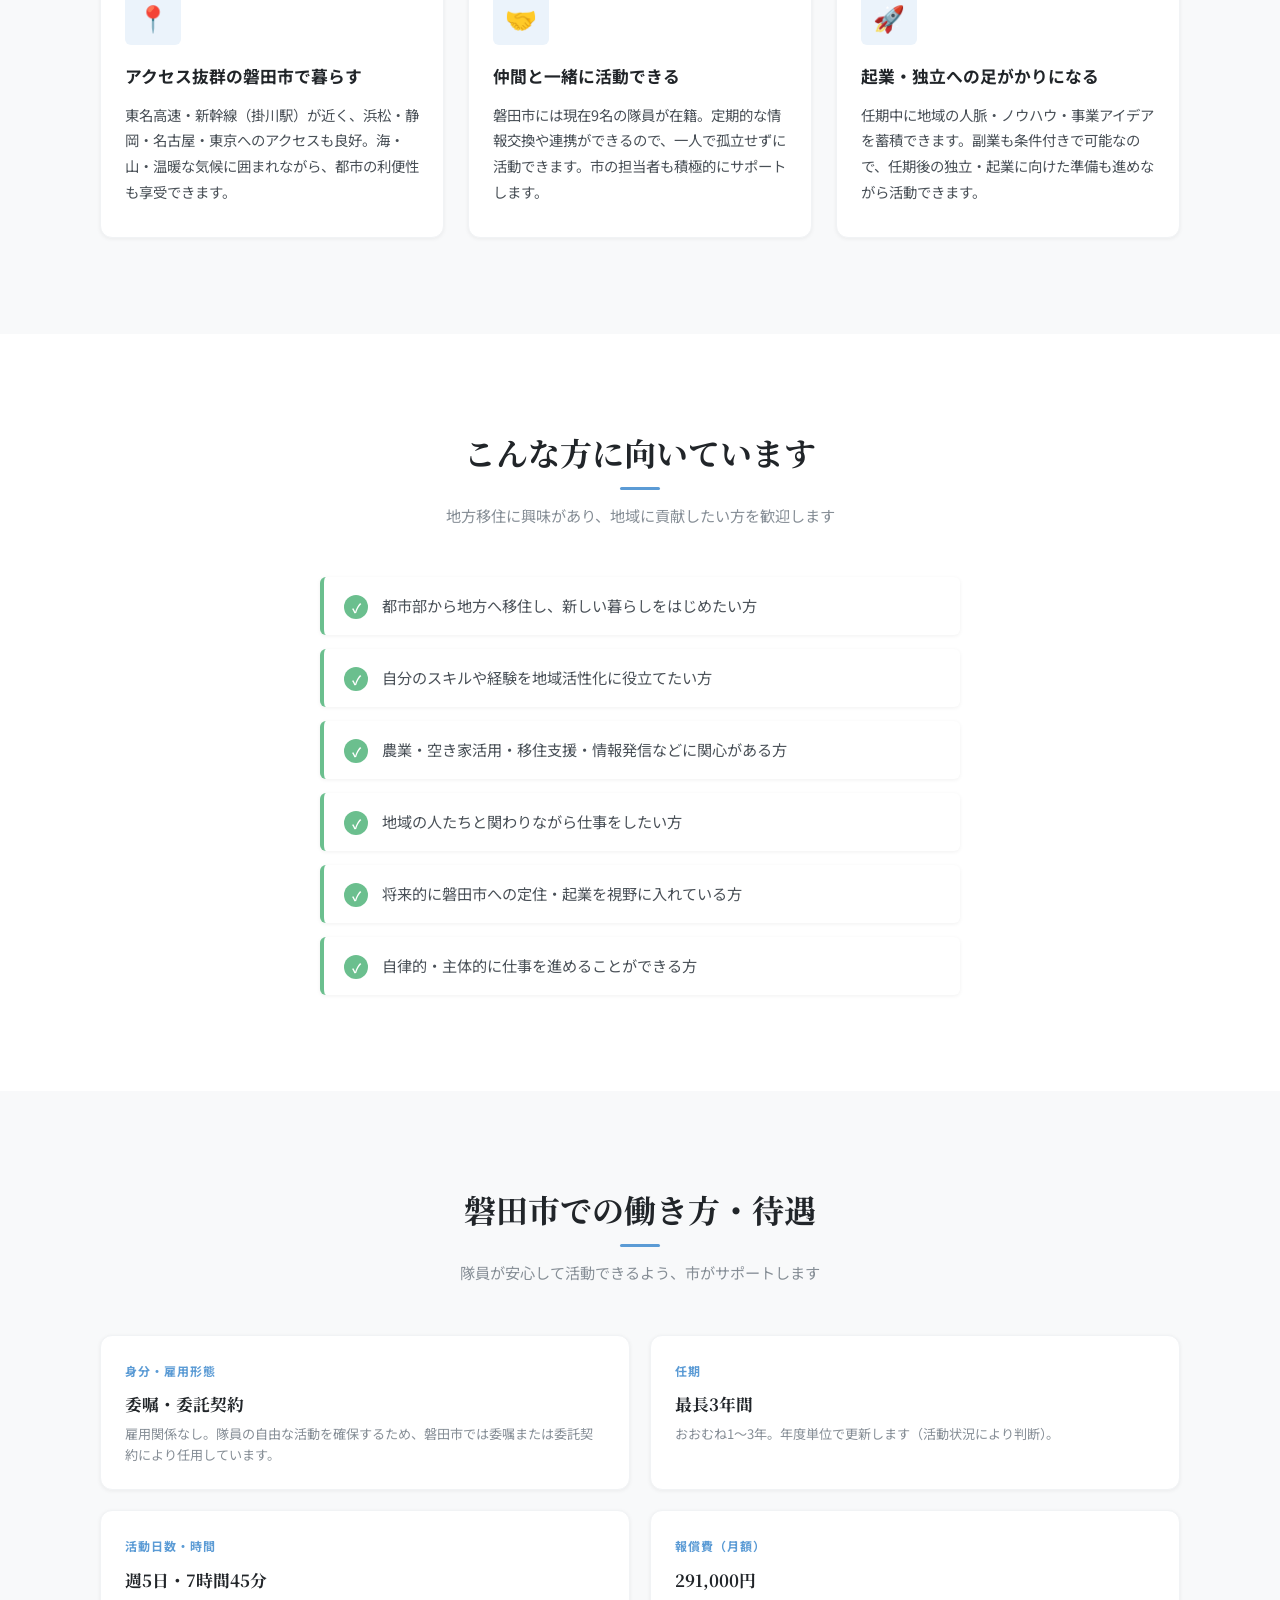
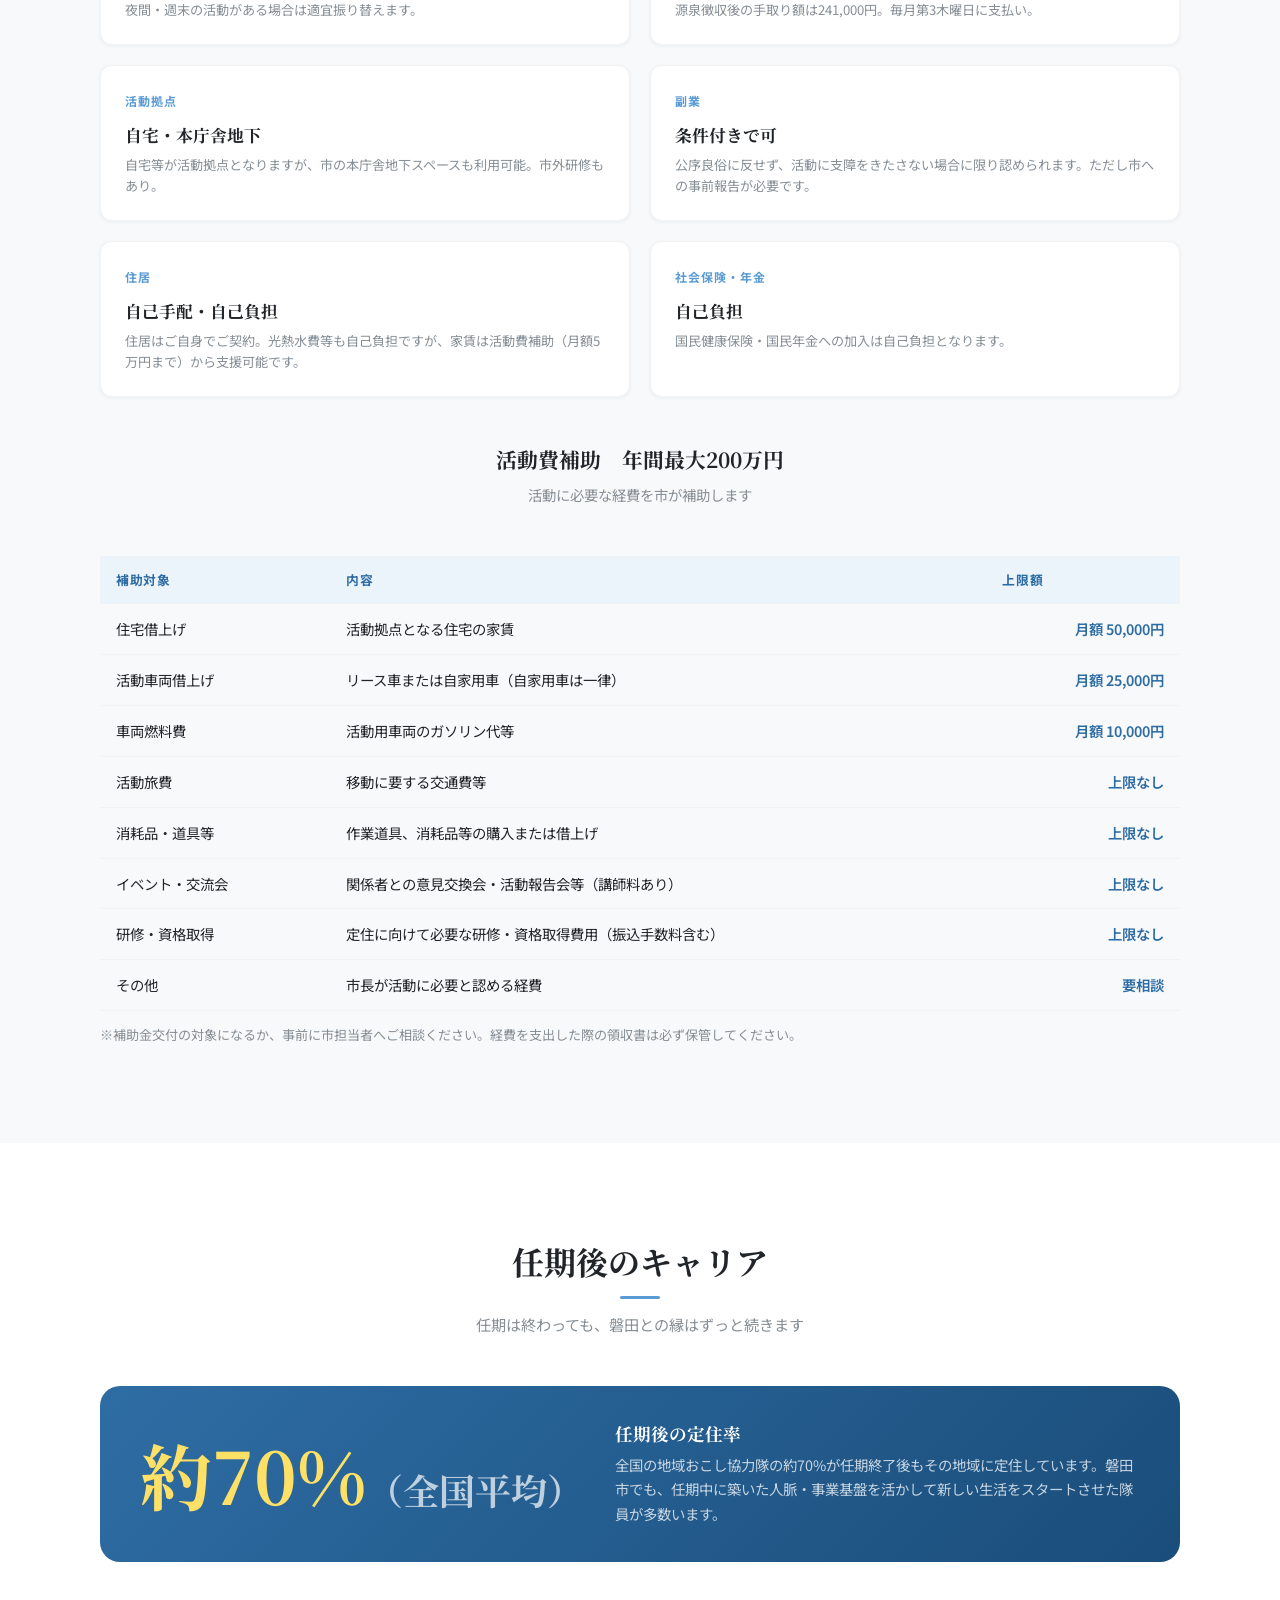
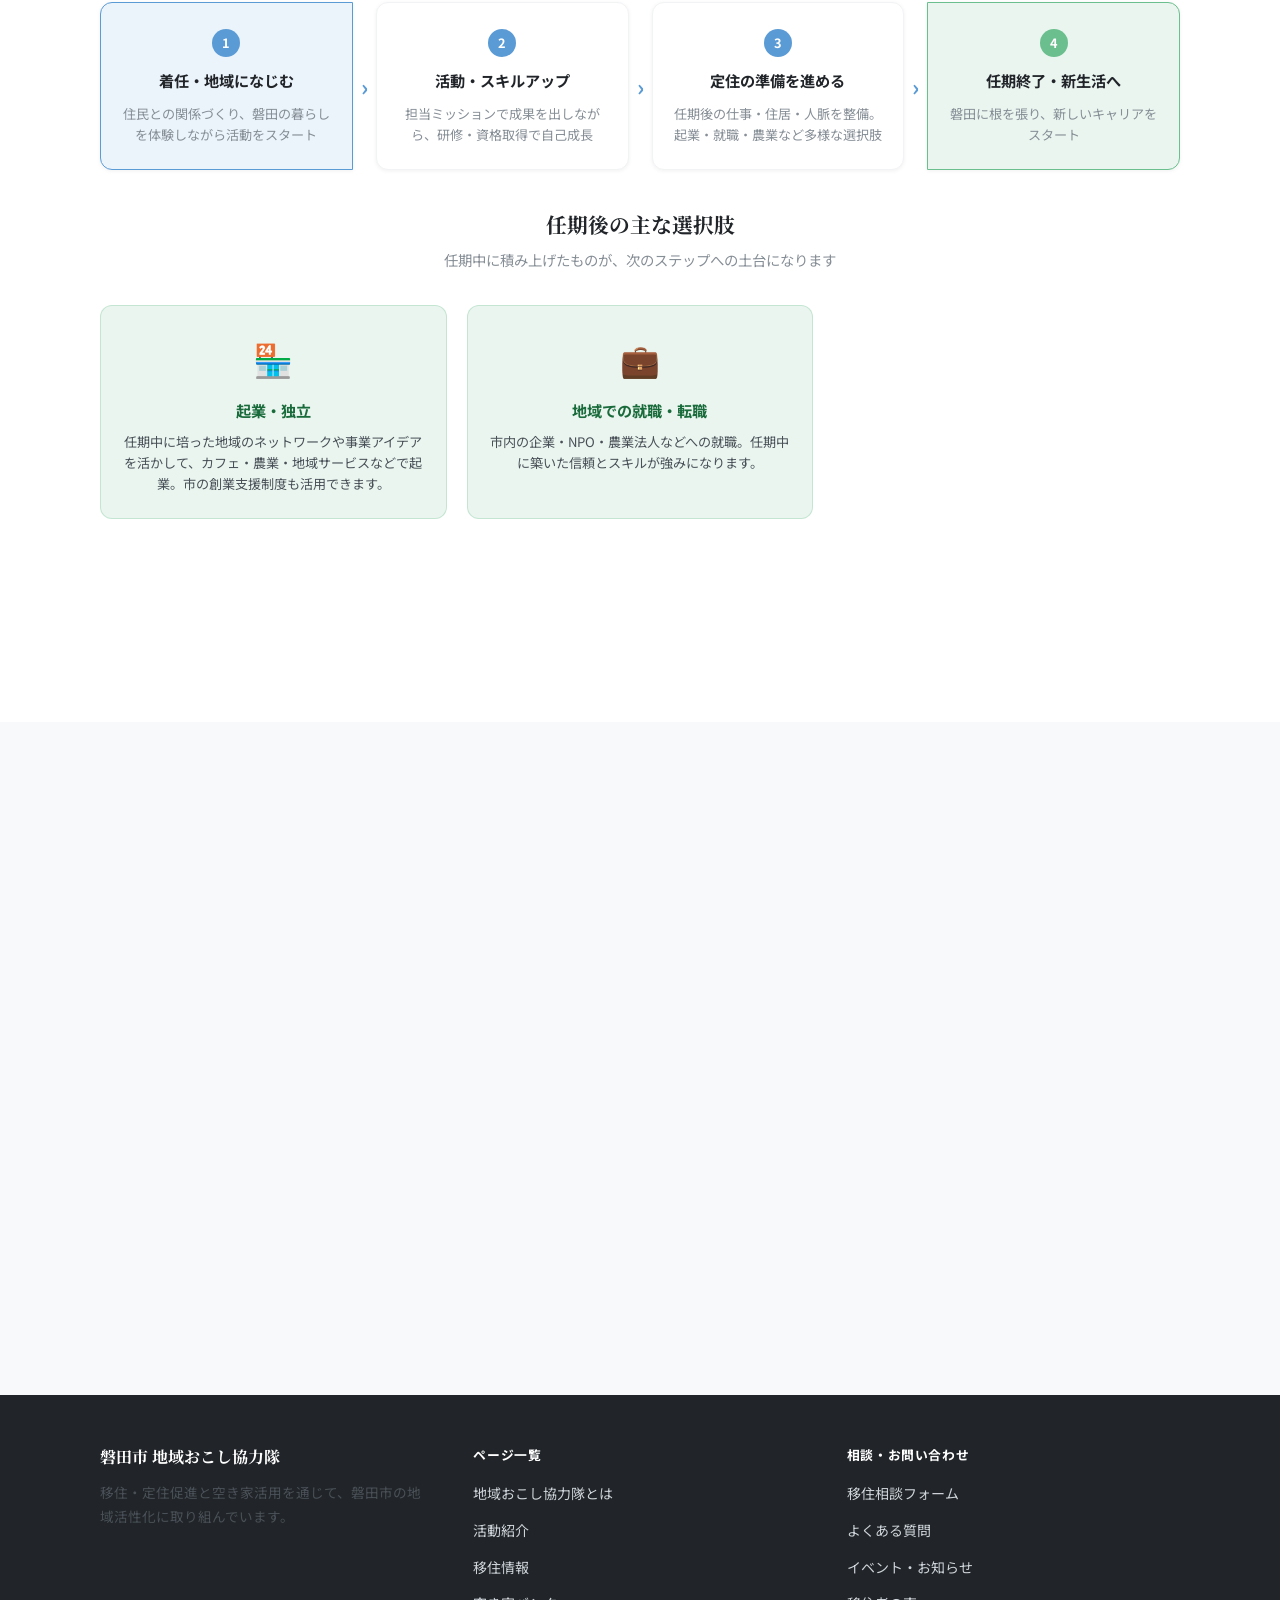
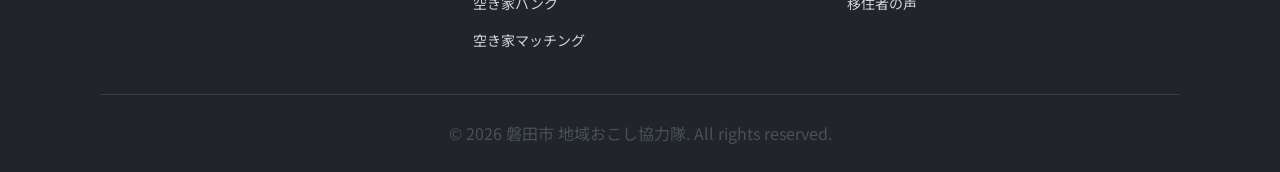
==== commit ddae6622: "about.htmlを改訂" ====
--- a/about.html
+++ b/about.html
@@ -4,51 +4,20 @@
   <meta charset="UTF-8">
   <meta name="viewport" content="width=device-width, initial-scale=1.0">
   <title>協力隊とは｜磐田市 地域おこし協力隊</title>
-  <meta name="description" content="地域おこし協力隊の制度概要と、磐田市での活動内容についてご紹介します。">
+  <meta name="description" content="地域おこし協力隊の制度概要と、磐田市での働き方・待遇・任期後のキャリアをご紹介します。">
   <link rel="preconnect" href="https://fonts.googleapis.com">
   <link rel="preconnect" href="https://fonts.gstatic.com" crossorigin>
   <link href="https://fonts.googleapis.com/css2?family=Noto+Sans+JP:wght@400;500;700&family=Noto+Serif+JP:wght@400;700&display=swap" rel="stylesheet">
   <link rel="stylesheet" href="style.css">
   <style>
+    /* ===== ABOUT PAGE STYLES ===== */
     .about-lead {
-      font-size: clamp(1rem, 1.8vw, 1.15rem);
+      font-size: clamp(1rem, 1.8vw, 1.1rem);
       line-height: 2;
       color: var(--gray-700);
-      max-width: 720px;
-      margin: 0 auto;
-    }
-    .stats-row {
-      display: grid;
-      grid-template-columns: repeat(3, 1fr);
-      gap: 24px;
-      margin: 48px 0;
-    }
-    .stat-box {
-      background: var(--white);
-      border-radius: var(--radius-md);
-      border: 1px solid var(--gray-100);
-      box-shadow: var(--shadow-sm);
-      padding: 32px 24px;
-      text-align: center;
-    }
-    .stat-num {
-      font-family: 'Noto Serif JP', serif;
-      font-size: clamp(2.2rem, 5vw, 3rem);
-      font-weight: 700;
-      color: var(--blue);
-      line-height: 1;
-      margin-bottom: 8px;
-    }
-    .stat-unit {
-      font-size: .85rem;
-      font-weight: 400;
-      color: var(--gray-500);
-    }
-    .stat-label {
-      font-size: .9rem;
-      color: var(--gray-700);
-      font-weight: 500;
-    }
+    }
+
+    /* 外部リンクボックス */
     .external-link-box {
       display: flex;
       align-items: center;
@@ -57,73 +26,228 @@
       border: 1.5px solid var(--blue);
       border-radius: var(--radius-md);
       padding: 20px 24px;
-      margin-top: 40px;
+      margin-top: 32px;
       transition: box-shadow var(--transition);
-    }
-    .external-link-box:hover {
-      box-shadow: var(--shadow-md);
-    }
-    .external-link-box .ext-icon {
+      text-decoration: none;
+    }
+    .external-link-box:hover { box-shadow: var(--shadow-md); }
+    .ext-icon {
       width: 44px; height: 44px;
       background: var(--blue);
       border-radius: 50%;
       display: flex; align-items: center; justify-content: center;
       flex-shrink: 0;
-      font-size: 1.3rem;
-    }
-    .external-link-box .ext-text { flex: 1; }
-    .external-link-box .ext-title {
+      font-size: 1.2rem;
+    }
+    .ext-text { flex: 1; }
+    .ext-title { font-weight: 700; color: var(--blue-dark); font-size: 1rem; margin-bottom: 2px; }
+    .ext-url { font-size: .8rem; color: var(--gray-500); }
+    .ext-arrow { color: var(--blue); font-size: 1.3rem; flex-shrink: 0; font-weight: 700; }
+
+    /* 魅力カード */
+    .appeal-card {
+      background: var(--white);
+      border-radius: var(--radius-md);
+      border: 1px solid var(--gray-100);
+      box-shadow: var(--shadow-sm);
+      padding: 32px 24px;
+      transition: transform var(--transition), box-shadow var(--transition);
+    }
+    .appeal-card:hover { transform: translateY(-4px); box-shadow: var(--shadow-lg); }
+    .appeal-icon {
+      width: 56px; height: 56px;
+      border-radius: var(--radius-sm);
+      background: var(--blue-light);
+      display: flex; align-items: center; justify-content: center;
+      font-size: 1.6rem;
+      margin-bottom: 16px;
+    }
+    .appeal-title { font-size: 1.05rem; font-weight: 700; margin-bottom: 10px; color: var(--gray-900); }
+    .appeal-desc { font-size: .9rem; color: var(--gray-700); line-height: 1.8; }
+
+    /* 向いている人 */
+    .fit-list { display: flex; flex-direction: column; gap: 14px; max-width: 640px; margin: 0 auto; }
+    .fit-item {
+      display: flex;
+      align-items: flex-start;
+      gap: 14px;
+      background: var(--white);
+      border-radius: var(--radius-sm);
+      padding: 16px 20px;
+      border-left: 4px solid var(--green);
+      box-shadow: var(--shadow-sm);
+    }
+    .fit-check {
+      width: 24px; height: 24px;
+      border-radius: 50%;
+      background: var(--green);
+      color: var(--white);
+      display: flex; align-items: center; justify-content: center;
+      font-size: .8rem;
       font-weight: 700;
+      flex-shrink: 0;
+      margin-top: 2px;
+    }
+    .fit-text { font-size: .95rem; color: var(--gray-700); line-height: 1.7; }
+
+    /* 待遇テーブル */
+    .conditions-grid {
+      display: grid;
+      grid-template-columns: repeat(2, 1fr);
+      gap: 20px;
+    }
+    .condition-item {
+      background: var(--white);
+      border-radius: var(--radius-md);
+      border: 1px solid var(--gray-100);
+      box-shadow: var(--shadow-sm);
+      padding: 24px;
+    }
+    .condition-label {
+      font-size: .75rem;
+      font-weight: 700;
+      color: var(--blue);
+      letter-spacing: .08em;
+      text-transform: uppercase;
+      margin-bottom: 8px;
+    }
+    .condition-value {
+      font-size: 1.05rem;
+      font-weight: 700;
+      color: var(--gray-900);
+      margin-bottom: 4px;
+      font-family: 'Noto Serif JP', serif;
+    }
+    .condition-note {
+      font-size: .82rem;
+      color: var(--gray-500);
+      line-height: 1.6;
+    }
+
+    /* 活動費補助テーブル */
+    .subsidy-table {
+      width: 100%;
+      border-collapse: collapse;
+      font-size: .9rem;
+      margin-top: 24px;
+    }
+    .subsidy-table th, .subsidy-table td {
+      padding: 12px 16px;
+      text-align: left;
+      border-bottom: 1px solid var(--gray-100);
+    }
+    .subsidy-table thead th {
+      background: var(--blue-light);
       color: var(--blue-dark);
-      font-size: 1rem;
-      margin-bottom: 2px;
-    }
-    .external-link-box .ext-url {
       font-size: .8rem;
-      color: var(--gray-500);
-    }
-    .external-link-box .ext-arrow {
+      font-weight: 700;
+      letter-spacing: .05em;
+    }
+    .subsidy-table tbody tr:hover { background: var(--gray-50); }
+    .subsidy-table td:last-child { font-weight: 600; color: var(--blue-dark); text-align: right; }
+
+    /* キャリア */
+    .career-flow {
+      display: flex;
+      gap: 0;
+      align-items: stretch;
+      margin-bottom: 40px;
+    }
+    .career-step {
+      flex: 1;
+      background: var(--white);
+      border: 1px solid var(--gray-100);
+      border-radius: var(--radius-md);
+      padding: 24px 20px;
+      text-align: center;
+      box-shadow: var(--shadow-sm);
+      position: relative;
+    }
+    .career-step + .career-step { margin-left: -1px; }
+    .career-step:first-child { border-radius: var(--radius-md) 0 0 var(--radius-md); }
+    .career-step:last-child  { border-radius: 0 var(--radius-md) var(--radius-md) 0; }
+    .career-arrow {
+      display: flex; align-items: center; justify-content: center;
       color: var(--blue);
-      font-size: 1.2rem;
+      font-size: 1.4rem;
+      font-weight: 700;
+      padding: 0 8px;
       flex-shrink: 0;
     }
-    .activity-card {
-      cursor: pointer;
+    .career-num {
+      display: inline-block;
+      width: 28px; height: 28px;
+      border-radius: 50%;
+      background: var(--blue);
+      color: var(--white);
+      font-size: .8rem;
+      font-weight: 700;
+      line-height: 28px;
+      margin-bottom: 10px;
+    }
+    .career-title { font-size: .95rem; font-weight: 700; margin-bottom: 8px; color: var(--gray-900); }
+    .career-desc  { font-size: .82rem; color: var(--gray-500); line-height: 1.6; }
+
+    .career-after-grid {
+      display: grid;
+      grid-template-columns: repeat(3, 1fr);
+      gap: 20px;
+      margin-top: 32px;
+    }
+    .career-after-item {
+      background: var(--green-light);
+      border-radius: var(--radius-md);
+      padding: 24px 20px;
       text-align: center;
-    }
-    .activity-img-placeholder {
-      width: 100%;
-      aspect-ratio: 4/3;
+      border: 1px solid rgba(107,191,142,.3);
+    }
+    .career-after-icon { font-size: 2rem; margin-bottom: 10px; }
+    .career-after-title { font-size: .95rem; font-weight: 700; color: #1a6b3c; margin-bottom: 6px; }
+    .career-after-desc  { font-size: .82rem; color: var(--gray-700); line-height: 1.6; }
+
+    /* 定住率バナー */
+    .rate-banner {
+      background: linear-gradient(135deg, var(--blue-dark), #1a4d7a);
+      border-radius: var(--radius-lg);
+      padding: 36px 40px;
+      display: flex;
+      align-items: center;
+      gap: 32px;
+      color: var(--white);
+      margin-bottom: 40px;
+    }
+    .rate-num {
+      font-family: 'Noto Serif JP', serif;
+      font-size: clamp(3rem, 8vw, 4.5rem);
+      font-weight: 700;
+      line-height: 1;
+      color: #FFE066;
+      flex-shrink: 0;
+    }
+    .rate-num span { font-size: 50%; color: rgba(255,255,255,.7); }
+    .rate-text h3 { color: var(--white); font-size: 1.1rem; margin-bottom: 6px; }
+    .rate-text p  { color: rgba(255,255,255,.75); font-size: .9rem; line-height: 1.7; margin: 0; }
+
+    /* 募集CTAバナー */
+    .recruit-cta {
       background: linear-gradient(135deg, var(--blue-light), var(--green-light));
-      display: flex; align-items: center; justify-content: center;
-      color: var(--gray-500);
-      font-size: .85rem;
-    }
-    .activity-card .card-body { padding: 20px 16px; }
-    .activity-field {
-      font-size: .78rem;
-      font-weight: 600;
-      color: var(--blue);
-      margin-bottom: 6px;
-    }
-    .activity-name {
-      font-size: 1rem;
-      font-weight: 700;
-      margin-bottom: 6px;
-    }
-    .activity-area {
-      font-size: .8rem;
-      color: var(--gray-500);
-      margin-bottom: 10px;
-    }
-    .activity-desc {
-      font-size: .875rem;
-      color: var(--gray-700);
-      line-height: 1.7;
-    }
+      border-radius: var(--radius-lg);
+      padding: clamp(40px, 6vw, 64px);
+      text-align: center;
+      border: 2px solid var(--blue);
+    }
+    .recruit-cta h2 { margin-bottom: 12px; }
+    .recruit-cta p  { max-width: 520px; margin: 0 auto 32px; color: var(--gray-700); }
+
     @media (max-width: 768px) {
-      .stats-row { grid-template-columns: 1fr; }
+      .conditions-grid { grid-template-columns: 1fr; }
+      .career-flow { flex-direction: column; gap: 8px; }
+      .career-step { border-radius: var(--radius-md) !important; margin-left: 0 !important; }
+      .career-arrow { transform: rotate(90deg); padding: 0; }
+      .career-after-grid { grid-template-columns: 1fr; }
+      .rate-banner { flex-direction: column; text-align: center; padding: 28px 24px; gap: 16px; }
       .external-link-box { flex-wrap: wrap; }
+      .recruit-cta { padding: 32px 20px; }
     }
   </style>
 </head>
@@ -172,22 +296,20 @@
           <span>›</span>
           <span>協力隊とは</span>
         </nav>
-        <h1 class="fade-up">協力隊とは</h1>
-        <p class="fade-up">地域おこし協力隊の制度と、磐田市での取り組みをご紹介します。</p>
+        <h1 class="fade-up">地域おこし協力隊とは</h1>
+        <p class="fade-up">制度の概要から磐田市の働き方・待遇・任期後のキャリアまでご紹介します。</p>
       </div>
     </div>
 
     <!-- 制度説明 -->
     <section class="section">
       <div class="container">
-        <h2 class="section-title fade-up">地域おこし協力隊とは</h2>
+        <h2 class="section-title fade-up">制度概要</h2>
         <p class="section-sub fade-up">国が推進する、移住と地域活性化を組み合わせた取り組みです</p>
-
         <div style="max-width: 720px; margin: 0 auto;">
           <p class="about-lead fade-up">
-            都市地域から過疎地域等の条件不利地域に移住し、生活の拠点を移した者を、地方公共団体が「地域おこし協力隊」として委嘱し、地域おこしの支援や地域協力活動を行いながら、その地域への定住・定着を図る取り組みです。
+            都市地域から過疎地域等の条件不利地域に住民票を異動し、地域ブランドや地場産品の開発・販売・PR等の地域おこし支援や、農林水産業への従事、住民支援などの「地域協力活動」を行いながら、その地域への定住・定着を図る取組です。隊員は各自治体の委嘱を受け、任期はおおむね１年から３年です。
           </p>
-
           <a href="https://www.iju-join.jp/chiikiokoshi/" target="_blank" rel="noopener noreferrer" class="external-link-box fade-up">
             <div class="ext-icon">🔗</div>
             <div class="ext-text">
@@ -200,149 +322,290 @@
       </div>
     </section>
 
-    <!-- 磐田市の状況 -->
+    <!-- 働く魅力 -->
     <section class="section" style="background: var(--gray-50);">
       <div class="container">
-        <h2 class="section-title fade-up">磐田市の地域おこし協力隊</h2>
-        <p class="section-sub fade-up">2023年から委嘱を開始し、さまざまな分野で活動しています</p>
-
-        <div class="stats-row">
-          <div class="stat-box fade-up">
-            <div class="stat-num">2023<span class="stat-unit">年</span></div>
-            <div class="stat-label">委嘱開始</div>
-          </div>
-          <div class="stat-box fade-up">
-            <div class="stat-num">9<span class="stat-unit">名</span></div>
-            <div class="stat-label">現在の隊員数</div>
-          </div>
-          <div class="stat-box fade-up">
-            <div class="stat-num">5<span class="stat-unit">分野</span></div>
-            <div class="stat-label">活動分野</div>
-          </div>
-        </div>
-
-        <p class="about-lead fade-up" style="text-align: center;">
-          磐田市では2023年から委嘱を開始し、9名が分野ごとに活動中です。<br>
-          移住定住促進・空き家活用・農業・地域コミュニティ形成など、<br>
-          それぞれの得意分野を活かして地域に根ざした活動を展開しています。
-        </p>
+        <h2 class="section-title fade-up">働く魅力</h2>
+        <p class="section-sub fade-up">自分らしい暮らしと仕事を、磐田市で同時に実現できます</p>
+        <div class="grid-3">
+
+          <div class="appeal-card fade-up">
+            <div class="appeal-icon">🌱</div>
+            <div class="appeal-title">自分の経験・スキルを地域に活かせる</div>
+            <div class="appeal-desc">これまでのキャリアや得意なことを活かして地域活性化の仕事に就けます。移住・空き家・農業・情報発信など、活動分野は多岐にわたります。</div>
+          </div>
+
+          <div class="appeal-card fade-up">
+            <div class="appeal-icon">🏡</div>
+            <div class="appeal-title">定住に向けた準備期間にできる</div>
+            <div class="appeal-desc">任期中はじっくり仕事・住居・人間関係を築けます。仕事しながら地域になじめるので、任期後の定住率は全国平均約70%。磐田市でも多くの隊員が活動後も定住しています。</div>
+          </div>
+
+          <div class="appeal-card fade-up">
+            <div class="appeal-icon">💰</div>
+            <div class="appeal-title">充実した活動サポート体制</div>
+            <div class="appeal-desc">毎月の報償費に加え、住居・車両・研修・資格取得などに使える活動費補助が年間最大200万円。国・市による手厚いサポートで、安心して挑戦できます。</div>
+          </div>
+
+          <div class="appeal-card fade-up">
+            <div class="appeal-icon">📍</div>
+            <div class="appeal-title">アクセス抜群の磐田市で暮らす</div>
+            <div class="appeal-desc">東名高速・新幹線（掛川駅）が近く、浜松・静岡・名古屋・東京へのアクセスも良好。海・山・温暖な気候に囲まれながら、都市の利便性も享受できます。</div>
+          </div>
+
+          <div class="appeal-card fade-up">
+            <div class="appeal-icon">🤝</div>
+            <div class="appeal-title">仲間と一緒に活動できる</div>
+            <div class="appeal-desc">磐田市には現在9名の隊員が在籍。定期的な情報交換や連携ができるので、一人で孤立せずに活動できます。市の担当者も積極的にサポートします。</div>
+          </div>
+
+          <div class="appeal-card fade-up">
+            <div class="appeal-icon">🚀</div>
+            <div class="appeal-title">起業・独立への足がかりになる</div>
+            <div class="appeal-desc">任期中に地域の人脈・ノウハウ・事業アイデアを蓄積できます。副業も条件付きで可能なので、任期後の独立・起業に向けた準備も進めながら活動できます。</div>
+          </div>
+
+        </div>
       </div>
     </section>
 
-    <!-- 活動紹介 -->
+    <!-- こんな人に向いています -->
     <section class="section">
       <div class="container">
-        <h2 class="section-title fade-up">活動紹介</h2>
-        <p class="section-sub fade-up">各隊員の活動内容をご紹介します</p>
-
-        <div class="grid-3">
-
-          <div class="card activity-card fade-up" onclick="location.href='activities.html'">
-            <div class="activity-img-placeholder">活動写真</div>
-            <div class="card-body">
-              <div class="activity-field">移住定住促進</div>
-              <div class="activity-name">隊員 A</div>
-              <div class="activity-area">担当エリア：磐田市全域</div>
-              <div class="activity-desc">移住相談の窓口として、物件探しから生活情報の提供まで丁寧にサポートしています。</div>
-            </div>
-          </div>
-
-          <div class="card activity-card fade-up" onclick="location.href='activities.html'">
-            <div class="activity-img-placeholder">活動写真</div>
-            <div class="card-body">
-              <div class="activity-field">空き家活用</div>
-              <div class="activity-name">隊員 B</div>
-              <div class="activity-area">担当エリア：掛塚・豊田地区</div>
-              <div class="activity-desc">空き家オーナーと活用希望者をつなぐコーディネーターとして、マッチングを推進しています。</div>
-            </div>
-          </div>
-
-          <div class="card activity-card fade-up" onclick="location.href='activities.html'">
-            <div class="activity-img-placeholder">活動写真</div>
-            <div class="card-body">
-              <div class="activity-field">農業振興</div>
-              <div class="activity-name">隊員 C</div>
-              <div class="activity-area">担当エリア：豊田・竜洋地区</div>
-              <div class="activity-desc">地域の農家と連携し、援農活動や農産物のPRイベントを企画・実施しています。</div>
-            </div>
-          </div>
-
-          <div class="card activity-card fade-up" onclick="location.href='activities.html'">
-            <div class="activity-img-placeholder">活動写真</div>
-            <div class="card-body">
-              <div class="activity-field">地域コミュニティ</div>
-              <div class="activity-name">隊員 D</div>
-              <div class="activity-area">担当エリア：見付・城之崎地区</div>
-              <div class="activity-desc">地区の自治会や商店街と連携し、イベント企画や地域の絆づくりに取り組んでいます。</div>
-            </div>
-          </div>
-
-          <div class="card activity-card fade-up" onclick="location.href='activities.html'">
-            <div class="activity-img-placeholder">活動写真</div>
-            <div class="card-body">
-              <div class="activity-field">情報発信・観光</div>
-              <div class="activity-name">隊員 E</div>
-              <div class="activity-area">担当エリア：磐田市全域</div>
-              <div class="activity-desc">SNSやYouTubeを活用して磐田の魅力を発信。観光コンテンツの開発も手がけています。</div>
-            </div>
-          </div>
-
-          <div class="card activity-card fade-up" onclick="location.href='activities.html'">
-            <div class="activity-img-placeholder">活動写真</div>
-            <div class="card-body">
-              <div class="activity-field">移住定住促進</div>
-              <div class="activity-name">隊員 F</div>
-              <div class="activity-area">担当エリア：福田・竜洋地区</div>
-              <div class="activity-desc">UIターン移住者のコミュニティ形成を支援し、交流会や相談窓口を運営しています。</div>
-            </div>
-          </div>
-
-          <div class="card activity-card fade-up" onclick="location.href='activities.html'">
-            <div class="activity-img-placeholder">活動写真</div>
-            <div class="card-body">
-              <div class="activity-field">空き家活用</div>
-              <div class="activity-name">隊員 G</div>
-              <div class="activity-area">担当エリア：掛塚地区</div>
-              <div class="activity-desc">古民家再生プロジェクトを推進し、空き家を地域の賑わいスポットへと生まれ変わらせています。</div>
-            </div>
-          </div>
-
-          <div class="card activity-card fade-up" onclick="location.href='activities.html'">
-            <div class="activity-img-placeholder">活動写真</div>
-            <div class="card-body">
-              <div class="activity-field">農業振興</div>
-              <div class="activity-name">隊員 H</div>
-              <div class="activity-area">担当エリア：豊田地区</div>
-              <div class="activity-desc">有機農業の普及に取り組み、農業体験ツアーや直売所の企画運営を担当しています。</div>
-            </div>
-          </div>
-
-          <div class="card activity-card fade-up" onclick="location.href='activities.html'">
-            <div class="activity-img-placeholder">活動写真</div>
-            <div class="card-body">
-              <div class="activity-field">地域コミュニティ</div>
-              <div class="activity-name">隊員 I</div>
-              <div class="activity-area">担当エリア：竜洋・福田地区</div>
-              <div class="activity-desc">子育て世代の移住者を対象に、地域との関係づくりや子育て支援ネットワークを構築しています。</div>
-            </div>
-          </div>
-
-        </div>
-
-        <div style="text-align: center; margin-top: 40px;">
-          <a href="activities.html" class="btn btn-primary fade-up">活動紹介をすべて見る</a>
+        <h2 class="section-title fade-up">こんな方に向いています</h2>
+        <p class="section-sub fade-up">地方移住に興味があり、地域に貢献したい方を歓迎します</p>
+        <div class="fit-list">
+          <div class="fit-item fade-up">
+            <div class="fit-check">✓</div>
+            <div class="fit-text">都市部から地方へ移住し、新しい暮らしをはじめたい方</div>
+          </div>
+          <div class="fit-item fade-up">
+            <div class="fit-check">✓</div>
+            <div class="fit-text">自分のスキルや経験を地域活性化に役立てたい方</div>
+          </div>
+          <div class="fit-item fade-up">
+            <div class="fit-check">✓</div>
+            <div class="fit-text">農業・空き家活用・移住支援・情報発信などに関心がある方</div>
+          </div>
+          <div class="fit-item fade-up">
+            <div class="fit-check">✓</div>
+            <div class="fit-text">地域の人たちと関わりながら仕事をしたい方</div>
+          </div>
+          <div class="fit-item fade-up">
+            <div class="fit-check">✓</div>
+            <div class="fit-text">将来的に磐田市への定住・起業を視野に入れている方</div>
+          </div>
+          <div class="fit-item fade-up">
+            <div class="fit-check">✓</div>
+            <div class="fit-text">自律的・主体的に仕事を進めることができる方</div>
+          </div>
         </div>
       </div>
     </section>
 
-    <!-- 相談CTA -->
-    <section class="section" style="background: var(--gray-900); color: var(--white);">
-      <div class="container" style="text-align: center;">
-        <h2 class="fade-up" style="color: var(--white); margin-bottom: 16px;">協力隊に相談してみませんか</h2>
-        <p class="fade-up" style="color: var(--gray-300); max-width: 480px; margin: 0 auto 36px;">移住・定住のご相談から空き家活用のご相談まで、お気軽にお問い合わせください。</p>
-        <div style="display: flex; gap: 16px; justify-content: center; flex-wrap: wrap;" class="fade-up">
-          <a href="consult.html" class="btn btn-primary">移住相談フォームへ</a>
-          <a href="akiya-matching.html" class="btn" style="background: transparent; color: var(--white); border: 1.5px solid rgba(255,255,255,.4);">空き家マッチング</a>
+    <!-- 磐田市での働き方・待遇 -->
+    <section class="section" style="background: var(--gray-50);">
+      <div class="container">
+        <h2 class="section-title fade-up">磐田市での働き方・待遇</h2>
+        <p class="section-sub fade-up">隊員が安心して活動できるよう、市がサポートします</p>
+
+        <div class="conditions-grid fade-up">
+
+          <div class="condition-item">
+            <div class="condition-label">身分・雇用形態</div>
+            <div class="condition-value">委嘱・委託契約</div>
+            <div class="condition-note">雇用関係なし。隊員の自由な活動を確保するため、磐田市では委嘱または委託契約により任用しています。</div>
+          </div>
+
+          <div class="condition-item">
+            <div class="condition-label">任期</div>
+            <div class="condition-value">最長3年間</div>
+            <div class="condition-note">おおむね1〜3年。年度単位で更新します（活動状況により判断）。</div>
+          </div>
+
+          <div class="condition-item">
+            <div class="condition-label">活動日数・時間</div>
+            <div class="condition-value">週5日・7時間45分</div>
+            <div class="condition-note">夜間・週末の活動がある場合は適宜振り替えます。</div>
+          </div>
+
+          <div class="condition-item">
+            <div class="condition-label">報償費（月額）</div>
+            <div class="condition-value">291,000円</div>
+            <div class="condition-note">源泉徴収後の手取り額は241,000円。毎月第3木曜日に支払い。</div>
+          </div>
+
+          <div class="condition-item">
+            <div class="condition-label">活動拠点</div>
+            <div class="condition-value">自宅・本庁舎地下</div>
+            <div class="condition-note">自宅等が活動拠点となりますが、市の本庁舎地下スペースも利用可能。市外研修もあり。</div>
+          </div>
+
+          <div class="condition-item">
+            <div class="condition-label">副業</div>
+            <div class="condition-value">条件付きで可</div>
+            <div class="condition-note">公序良俗に反せず、活動に支障をきたさない場合に限り認められます。ただし市への事前報告が必要です。</div>
+          </div>
+
+          <div class="condition-item">
+            <div class="condition-label">住居</div>
+            <div class="condition-value">自己手配・自己負担</div>
+            <div class="condition-note">住居はご自身でご契約。光熱水費等も自己負担ですが、家賃は活動費補助（月額5万円まで）から支援可能です。</div>
+          </div>
+
+          <div class="condition-item">
+            <div class="condition-label">社会保険・年金</div>
+            <div class="condition-value">自己負担</div>
+            <div class="condition-note">国民健康保険・国民年金への加入は自己負担となります。</div>
+          </div>
+
+        </div>
+
+        <!-- 活動費補助 -->
+        <div style="margin-top: 48px;">
+          <h3 class="fade-up" style="text-align: center; margin-bottom: 8px;">活動費補助　年間最大200万円</h3>
+          <p class="fade-up" style="text-align: center; color: var(--gray-500); font-size: .9rem; margin-bottom: 24px;">活動に必要な経費を市が補助します</p>
+          <div class="fade-up" style="overflow-x: auto;">
+            <table class="subsidy-table">
+              <thead>
+                <tr>
+                  <th>補助対象</th>
+                  <th>内容</th>
+                  <th>上限額</th>
+                </tr>
+              </thead>
+              <tbody>
+                <tr>
+                  <td>住宅借上げ</td>
+                  <td>活動拠点となる住宅の家賃</td>
+                  <td>月額 50,000円</td>
+                </tr>
+                <tr>
+                  <td>活動車両借上げ</td>
+                  <td>リース車または自家用車（自家用車は一律）</td>
+                  <td>月額 25,000円</td>
+                </tr>
+                <tr>
+                  <td>車両燃料費</td>
+                  <td>活動用車両のガソリン代等</td>
+                  <td>月額 10,000円</td>
+                </tr>
+                <tr>
+                  <td>活動旅費</td>
+                  <td>移動に要する交通費等</td>
+                  <td>上限なし</td>
+                </tr>
+                <tr>
+                  <td>消耗品・道具等</td>
+                  <td>作業道具、消耗品等の購入または借上げ</td>
+                  <td>上限なし</td>
+                </tr>
+                <tr>
+                  <td>イベント・交流会</td>
+                  <td>関係者との意見交換会・活動報告会等（講師料あり）</td>
+                  <td>上限なし</td>
+                </tr>
+                <tr>
+                  <td>研修・資格取得</td>
+                  <td>定住に向けて必要な研修・資格取得費用（振込手数料含む）</td>
+                  <td>上限なし</td>
+                </tr>
+                <tr>
+                  <td>その他</td>
+                  <td>市長が活動に必要と認める経費</td>
+                  <td>要相談</td>
+                </tr>
+              </tbody>
+            </table>
+          </div>
+          <p class="fade-up" style="font-size: .82rem; color: var(--gray-500); margin-top: 12px;">※補助金交付の対象になるか、事前に市担当者へご相談ください。経費を支出した際の領収書は必ず保管してください。</p>
+        </div>
+      </div>
+    </section>
+
+    <!-- 任期後のキャリア -->
+    <section class="section">
+      <div class="container">
+        <h2 class="section-title fade-up">任期後のキャリア</h2>
+        <p class="section-sub fade-up">任期は終わっても、磐田との縁はずっと続きます</p>
+
+        <!-- 定住率バナー -->
+        <div class="rate-banner fade-up">
+          <div class="rate-num">約70%<span>（全国平均）</span></div>
+          <div class="rate-text">
+            <h3>任期後の定住率</h3>
+            <p>全国の地域おこし協力隊の約70%が任期終了後もその地域に定住しています。磐田市でも、任期中に築いた人脈・事業基盤を活かして新しい生活をスタートさせた隊員が多数います。</p>
+          </div>
+        </div>
+
+        <!-- キャリアフロー -->
+        <div style="display: flex; align-items: center; gap: 0; margin-bottom: 40px;" class="fade-up">
+          <div class="career-step" style="flex: 1; background: var(--blue-light); border-color: var(--blue);">
+            <div class="career-num">1</div>
+            <div class="career-title">着任・地域になじむ</div>
+            <div class="career-desc">住民との関係づくり、磐田の暮らしを体験しながら活動をスタート</div>
+          </div>
+          <div class="career-arrow">›</div>
+          <div class="career-step" style="flex: 1;">
+            <div class="career-num">2</div>
+            <div class="career-title">活動・スキルアップ</div>
+            <div class="career-desc">担当ミッションで成果を出しながら、研修・資格取得で自己成長</div>
+          </div>
+          <div class="career-arrow">›</div>
+          <div class="career-step" style="flex: 1;">
+            <div class="career-num">3</div>
+            <div class="career-title">定住の準備を進める</div>
+            <div class="career-desc">任期後の仕事・住居・人脈を整備。起業・就職・農業など多様な選択肢</div>
+          </div>
+          <div class="career-arrow">›</div>
+          <div class="career-step" style="flex: 1; background: var(--green-light); border-color: var(--green);">
+            <div class="career-num" style="background: var(--green);">4</div>
+            <div class="career-title">任期終了・新生活へ</div>
+            <div class="career-desc">磐田に根を張り、新しいキャリアをスタート</div>
+          </div>
+        </div>
+
+        <!-- 任期後の選択肢 -->
+        <h3 class="fade-up" style="text-align: center; margin-bottom: 8px;">任期後の主な選択肢</h3>
+        <p class="fade-up" style="text-align: center; color: var(--gray-500); font-size: .9rem; margin-bottom: 0;">任期中に積み上げたものが、次のステップへの土台になります</p>
+        <div class="career-after-grid">
+          <div class="career-after-item fade-up">
+            <div class="career-after-icon">🏪</div>
+            <div class="career-after-title">起業・独立</div>
+            <div class="career-after-desc">任期中に培った地域のネットワークや事業アイデアを活かして、カフェ・農業・地域サービスなどで起業。市の創業支援制度も活用できます。</div>
+          </div>
+          <div class="career-after-item fade-up">
+            <div class="career-after-icon">💼</div>
+            <div class="career-after-title">地域での就職・転職</div>
+            <div class="career-after-desc">市内の企業・NPO・農業法人などへの就職。任期中に築いた信頼とスキルが強みになります。</div>
+          </div>
+          <div class="career-after-item fade-up">
+            <div class="career-after-icon">🌾</div>
+            <div class="career-after-title">農業・漁業への参入</div>
+            <div class="career-after-desc">農業・漁業分野の隊員は、任期中に経営基盤を整えながら独立就農・就漁へのステップを踏めます。磐田市の豊かな自然が舞台です。</div>
+          </div>
+        </div>
+
+        <!-- 中古住宅補助の案内 -->
+        <div class="notice-box fade-up" style="margin-top: 32px;">
+          中古住宅を購入・取得する際は市から補助できる場合があります。定住を検討しはじめたら、早めに市担当者にご相談ください。
+        </div>
+      </div>
+    </section>
+
+    <!-- 募集CTA -->
+    <section class="section" style="background: var(--gray-50);">
+      <div class="container">
+        <div class="recruit-cta fade-up">
+          <h2>磐田市の地域おこし協力隊に<br>応募してみませんか</h2>
+          <p>現在、磐田市では地域おこし協力隊の隊員を募集しています。ご不明な点はお気軽にお問い合わせください。</p>
+          <div style="display: flex; gap: 16px; justify-content: center; flex-wrap: wrap;">
+            <a href="recruit.html" class="btn btn-primary" style="font-size: 1.05rem; padding: 14px 36px;">募集要項を見る</a>
+            <a href="consult.html" class="btn btn-secondary">まずは相談する</a>
+          </div>
+          <p style="margin-top: 20px; font-size: .82rem; color: var(--gray-500);">
+            お問い合わせ：磐田市建築住宅課 TEL 0538-37-4851　mail kenchiku-jutaku@city.iwata.lg.jp
+          </p>
         </div>
       </div>
     </section>
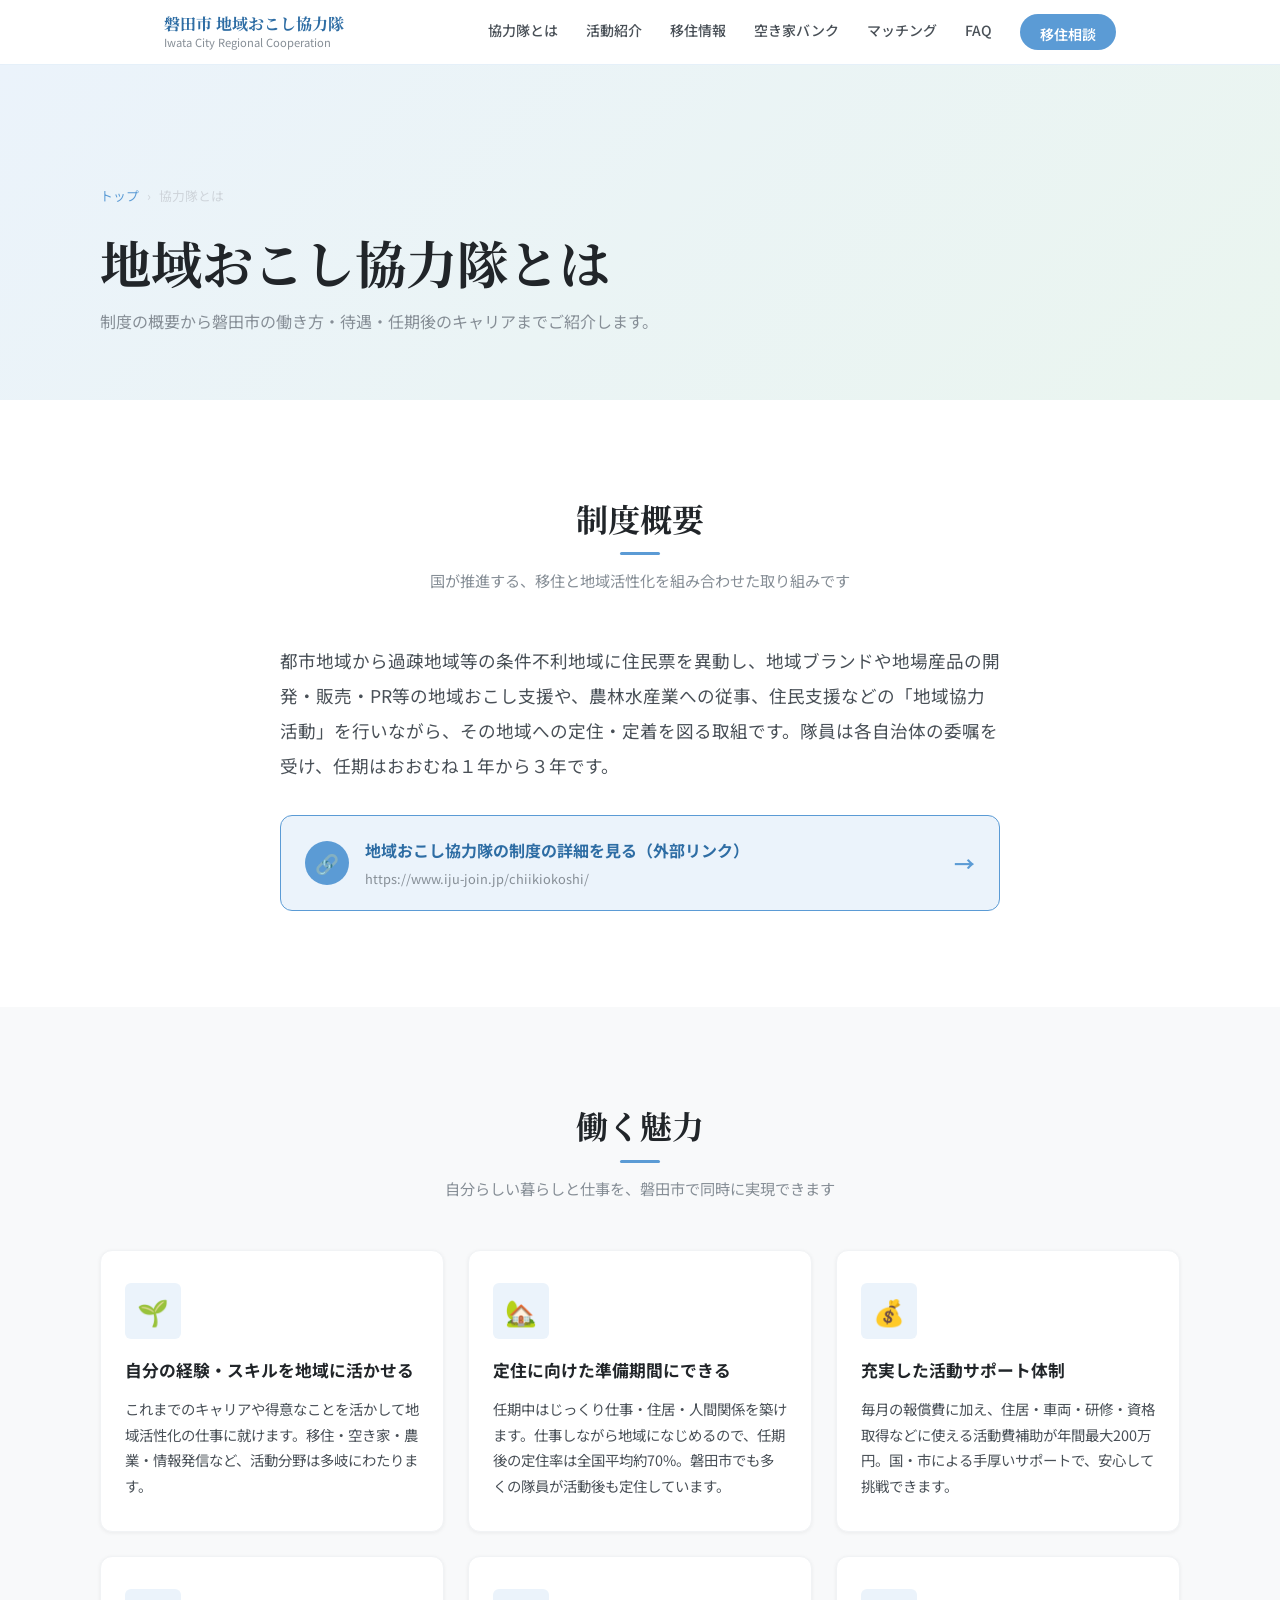
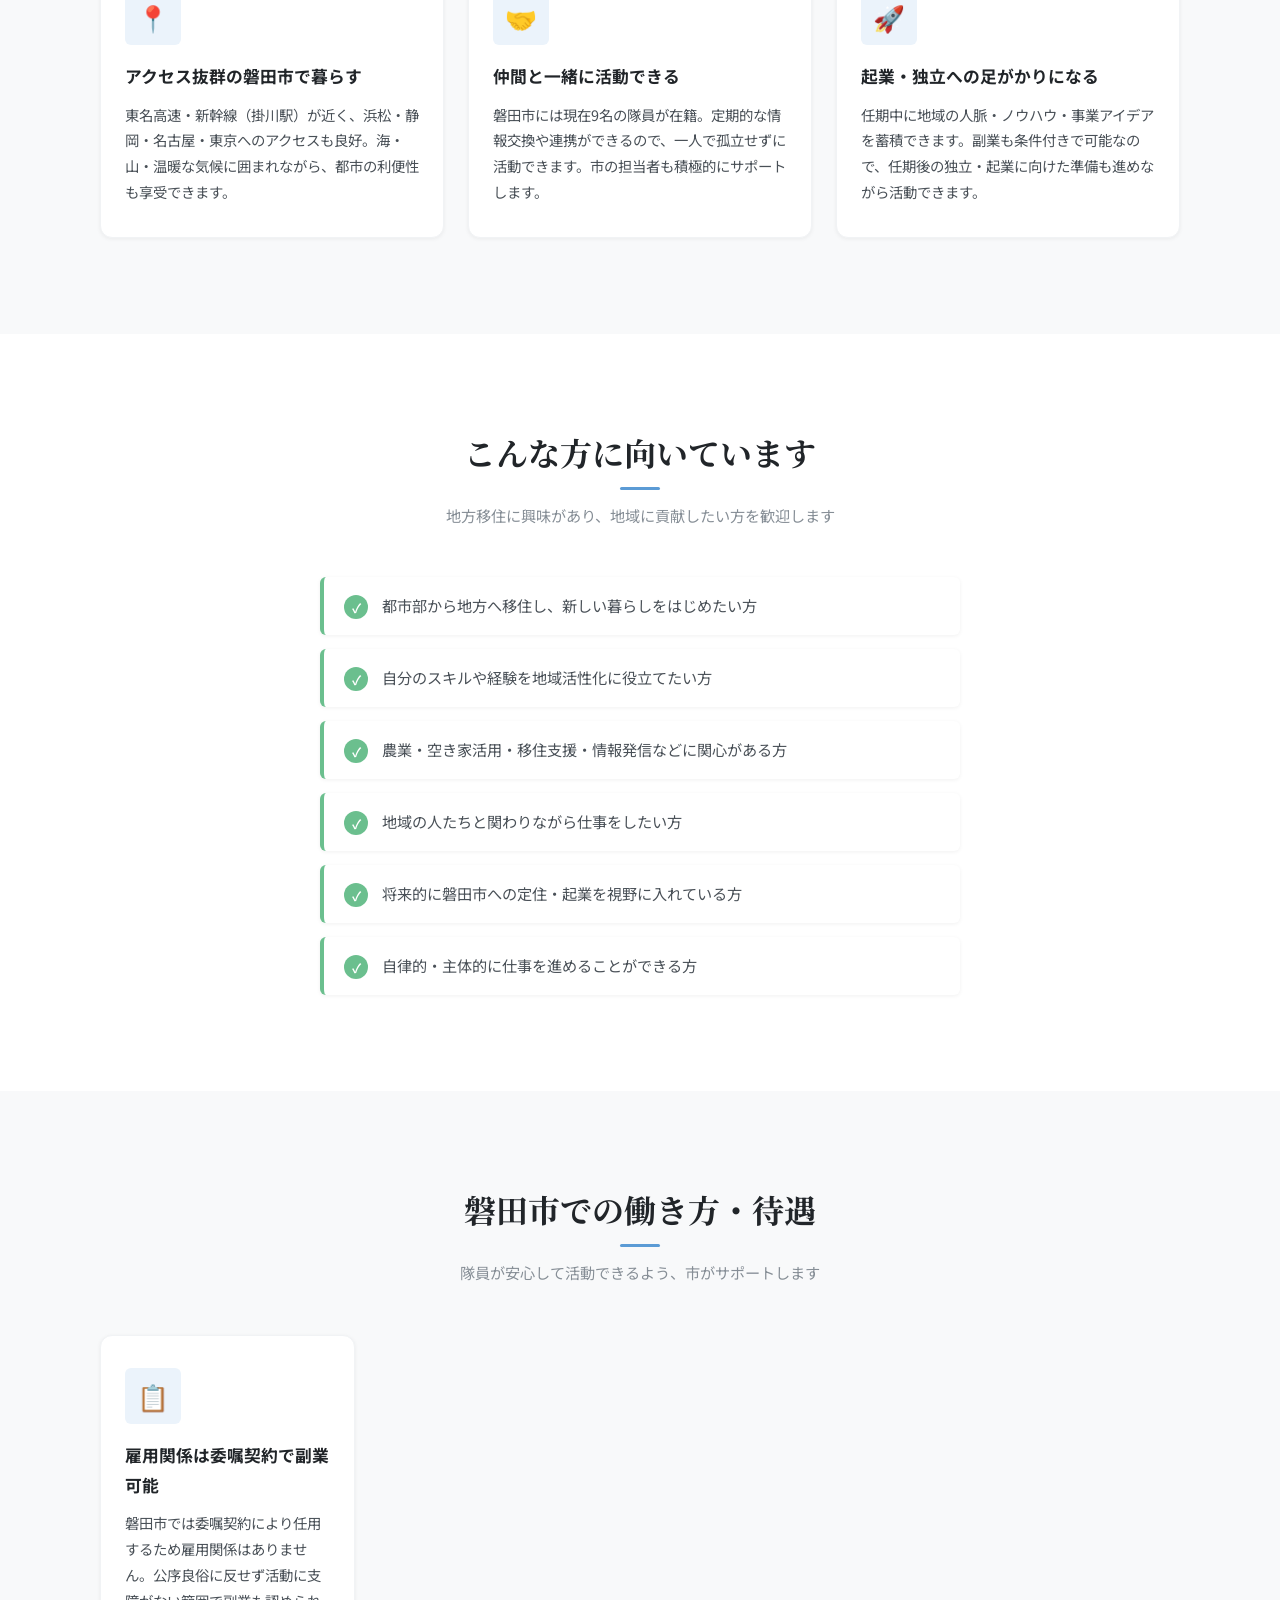
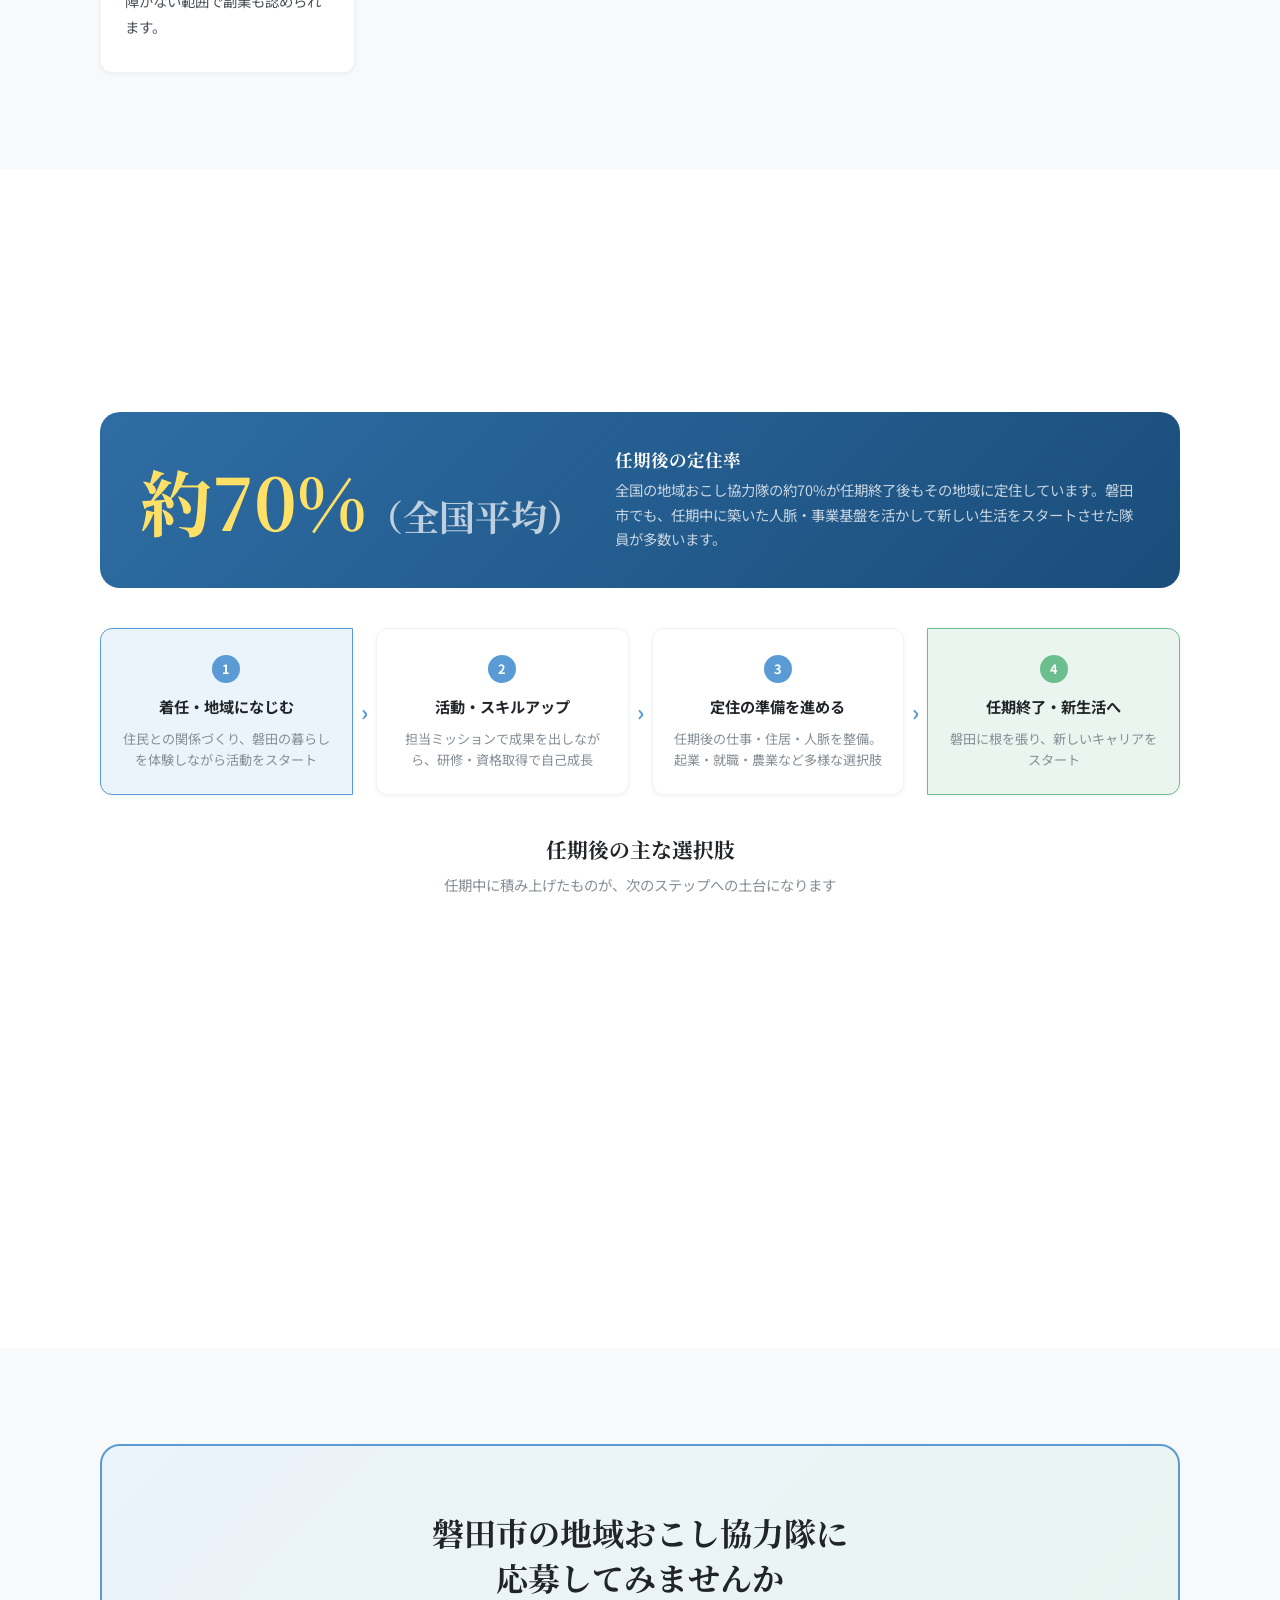
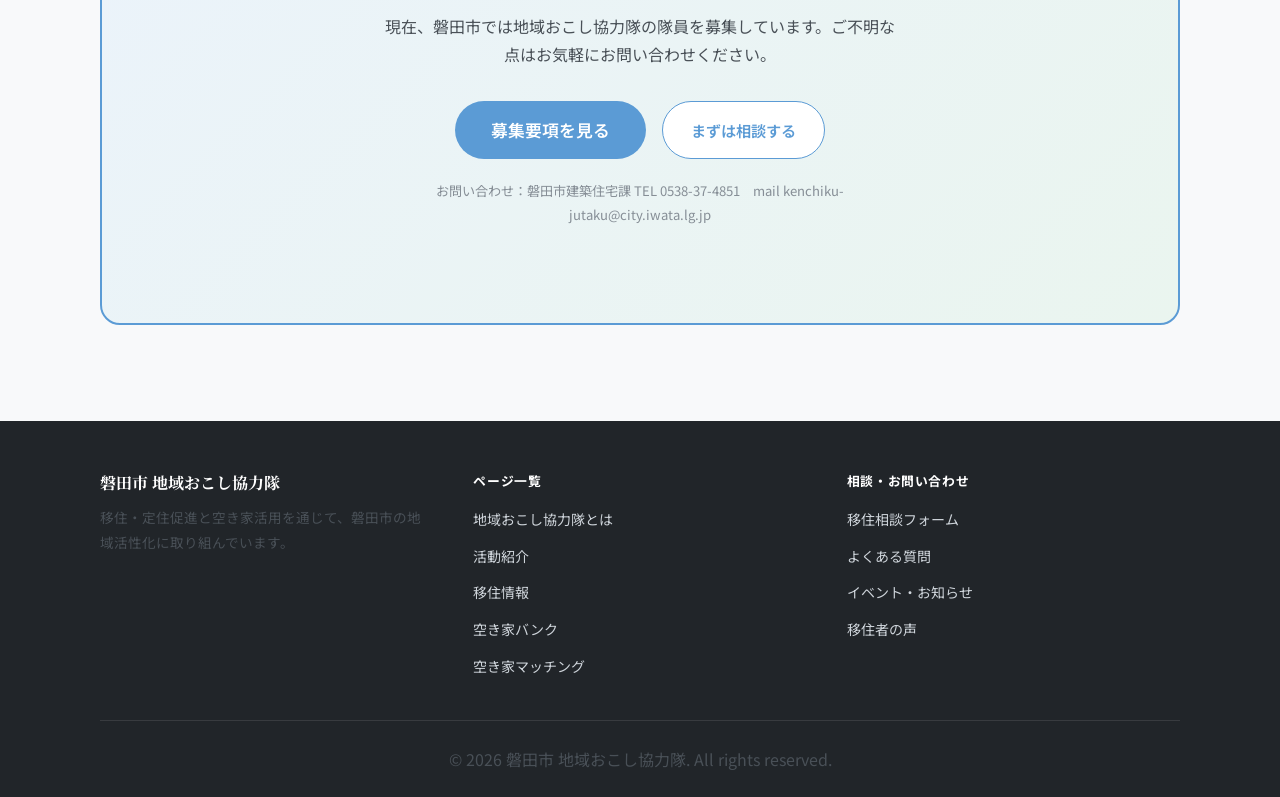
==== commit 6cf0d01e: "働き方の内容を編集" ====
--- a/about.html
+++ b/about.html
@@ -90,61 +90,12 @@
     }
     .fit-text { font-size: .95rem; color: var(--gray-700); line-height: 1.7; }
 
-    /* 待遇テーブル */
-    .conditions-grid {
+    /* 働き方4カード */
+    .conditions-cards-4 {
       display: grid;
-      grid-template-columns: repeat(2, 1fr);
+      grid-template-columns: repeat(4, 1fr);
       gap: 20px;
     }
-    .condition-item {
-      background: var(--white);
-      border-radius: var(--radius-md);
-      border: 1px solid var(--gray-100);
-      box-shadow: var(--shadow-sm);
-      padding: 24px;
-    }
-    .condition-label {
-      font-size: .75rem;
-      font-weight: 700;
-      color: var(--blue);
-      letter-spacing: .08em;
-      text-transform: uppercase;
-      margin-bottom: 8px;
-    }
-    .condition-value {
-      font-size: 1.05rem;
-      font-weight: 700;
-      color: var(--gray-900);
-      margin-bottom: 4px;
-      font-family: 'Noto Serif JP', serif;
-    }
-    .condition-note {
-      font-size: .82rem;
-      color: var(--gray-500);
-      line-height: 1.6;
-    }
-
-    /* 活動費補助テーブル */
-    .subsidy-table {
-      width: 100%;
-      border-collapse: collapse;
-      font-size: .9rem;
-      margin-top: 24px;
-    }
-    .subsidy-table th, .subsidy-table td {
-      padding: 12px 16px;
-      text-align: left;
-      border-bottom: 1px solid var(--gray-100);
-    }
-    .subsidy-table thead th {
-      background: var(--blue-light);
-      color: var(--blue-dark);
-      font-size: .8rem;
-      font-weight: 700;
-      letter-spacing: .05em;
-    }
-    .subsidy-table tbody tr:hover { background: var(--gray-50); }
-    .subsidy-table td:last-child { font-weight: 600; color: var(--blue-dark); text-align: right; }
 
     /* キャリア */
     .career-flow {
@@ -240,7 +191,7 @@
     .recruit-cta p  { max-width: 520px; margin: 0 auto 32px; color: var(--gray-700); }
 
     @media (max-width: 768px) {
-      .conditions-grid { grid-template-columns: 1fr; }
+      .conditions-cards-4 { grid-template-columns: repeat(2, 1fr); }
       .career-flow { flex-direction: column; gap: 8px; }
       .career-step { border-radius: var(--radius-md) !important; margin-left: 0 !important; }
       .career-arrow { transform: rotate(90deg); padding: 0; }
@@ -409,116 +360,32 @@
         <h2 class="section-title fade-up">磐田市での働き方・待遇</h2>
         <p class="section-sub fade-up">隊員が安心して活動できるよう、市がサポートします</p>
 
-        <div class="conditions-grid fade-up">
-
-          <div class="condition-item">
-            <div class="condition-label">身分・雇用形態</div>
-            <div class="condition-value">委嘱・委託契約</div>
-            <div class="condition-note">雇用関係なし。隊員の自由な活動を確保するため、磐田市では委嘱または委託契約により任用しています。</div>
-          </div>
-
-          <div class="condition-item">
-            <div class="condition-label">任期</div>
-            <div class="condition-value">最長3年間</div>
-            <div class="condition-note">おおむね1〜3年。年度単位で更新します（活動状況により判断）。</div>
-          </div>
-
-          <div class="condition-item">
-            <div class="condition-label">活動日数・時間</div>
-            <div class="condition-value">週5日・7時間45分</div>
-            <div class="condition-note">夜間・週末の活動がある場合は適宜振り替えます。</div>
-          </div>
-
-          <div class="condition-item">
-            <div class="condition-label">報償費（月額）</div>
-            <div class="condition-value">291,000円</div>
-            <div class="condition-note">源泉徴収後の手取り額は241,000円。毎月第3木曜日に支払い。</div>
-          </div>
-
-          <div class="condition-item">
-            <div class="condition-label">活動拠点</div>
-            <div class="condition-value">自宅・本庁舎地下</div>
-            <div class="condition-note">自宅等が活動拠点となりますが、市の本庁舎地下スペースも利用可能。市外研修もあり。</div>
-          </div>
-
-          <div class="condition-item">
-            <div class="condition-label">副業</div>
-            <div class="condition-value">条件付きで可</div>
-            <div class="condition-note">公序良俗に反せず、活動に支障をきたさない場合に限り認められます。ただし市への事前報告が必要です。</div>
-          </div>
-
-          <div class="condition-item">
-            <div class="condition-label">住居</div>
-            <div class="condition-value">自己手配・自己負担</div>
-            <div class="condition-note">住居はご自身でご契約。光熱水費等も自己負担ですが、家賃は活動費補助（月額5万円まで）から支援可能です。</div>
-          </div>
-
-          <div class="condition-item">
-            <div class="condition-label">社会保険・年金</div>
-            <div class="condition-value">自己負担</div>
-            <div class="condition-note">国民健康保険・国民年金への加入は自己負担となります。</div>
-          </div>
-
-        </div>
-
-        <!-- 活動費補助 -->
-        <div style="margin-top: 48px;">
-          <h3 class="fade-up" style="text-align: center; margin-bottom: 8px;">活動費補助　年間最大200万円</h3>
-          <p class="fade-up" style="text-align: center; color: var(--gray-500); font-size: .9rem; margin-bottom: 24px;">活動に必要な経費を市が補助します</p>
-          <div class="fade-up" style="overflow-x: auto;">
-            <table class="subsidy-table">
-              <thead>
-                <tr>
-                  <th>補助対象</th>
-                  <th>内容</th>
-                  <th>上限額</th>
-                </tr>
-              </thead>
-              <tbody>
-                <tr>
-                  <td>住宅借上げ</td>
-                  <td>活動拠点となる住宅の家賃</td>
-                  <td>月額 50,000円</td>
-                </tr>
-                <tr>
-                  <td>活動車両借上げ</td>
-                  <td>リース車または自家用車（自家用車は一律）</td>
-                  <td>月額 25,000円</td>
-                </tr>
-                <tr>
-                  <td>車両燃料費</td>
-                  <td>活動用車両のガソリン代等</td>
-                  <td>月額 10,000円</td>
-                </tr>
-                <tr>
-                  <td>活動旅費</td>
-                  <td>移動に要する交通費等</td>
-                  <td>上限なし</td>
-                </tr>
-                <tr>
-                  <td>消耗品・道具等</td>
-                  <td>作業道具、消耗品等の購入または借上げ</td>
-                  <td>上限なし</td>
-                </tr>
-                <tr>
-                  <td>イベント・交流会</td>
-                  <td>関係者との意見交換会・活動報告会等（講師料あり）</td>
-                  <td>上限なし</td>
-                </tr>
-                <tr>
-                  <td>研修・資格取得</td>
-                  <td>定住に向けて必要な研修・資格取得費用（振込手数料含む）</td>
-                  <td>上限なし</td>
-                </tr>
-                <tr>
-                  <td>その他</td>
-                  <td>市長が活動に必要と認める経費</td>
-                  <td>要相談</td>
-                </tr>
-              </tbody>
-            </table>
-          </div>
-          <p class="fade-up" style="font-size: .82rem; color: var(--gray-500); margin-top: 12px;">※補助金交付の対象になるか、事前に市担当者へご相談ください。経費を支出した際の領収書は必ず保管してください。</p>
+        <div class="conditions-cards-4">
+
+          <div class="appeal-card fade-up">
+            <div class="appeal-icon">📋</div>
+            <div class="appeal-title">雇用関係は委嘱契約で副業可能</div>
+            <div class="appeal-desc">磐田市では委嘱契約により任用するため雇用関係はありません。公序良俗に反せず活動に支障がない範囲で副業も認められます。</div>
+          </div>
+
+          <div class="appeal-card fade-up">
+            <div class="appeal-icon">🏠</div>
+            <div class="appeal-title">住民票を移動できることが条件</div>
+            <div class="appeal-desc">三大都市圏など都市地域から過疎地域等へ移住することが前提です。すでに磐田市に住民票がある方は対象外となります。</div>
+          </div>
+
+          <div class="appeal-card fade-up">
+            <div class="appeal-icon">📍</div>
+            <div class="appeal-title">磐田市内に住民票を移動できることが条件</div>
+            <div class="appeal-desc">任期中は磐田市内に居住し、住民票を移すことが必要です。活動拠点として磐田に根ざした暮らしを送っていただきます。</div>
+          </div>
+
+          <div class="appeal-card fade-up">
+            <div class="appeal-icon">💰</div>
+            <div class="appeal-title">家賃補助や起業支援補助金もあり</div>
+            <div class="appeal-desc">家賃は月額5万円まで活動費補助から支援。任期後の起業・独立に向けた支援補助金など、充実したサポート体制があります。</div>
+          </div>
+
         </div>
       </div>
     </section>
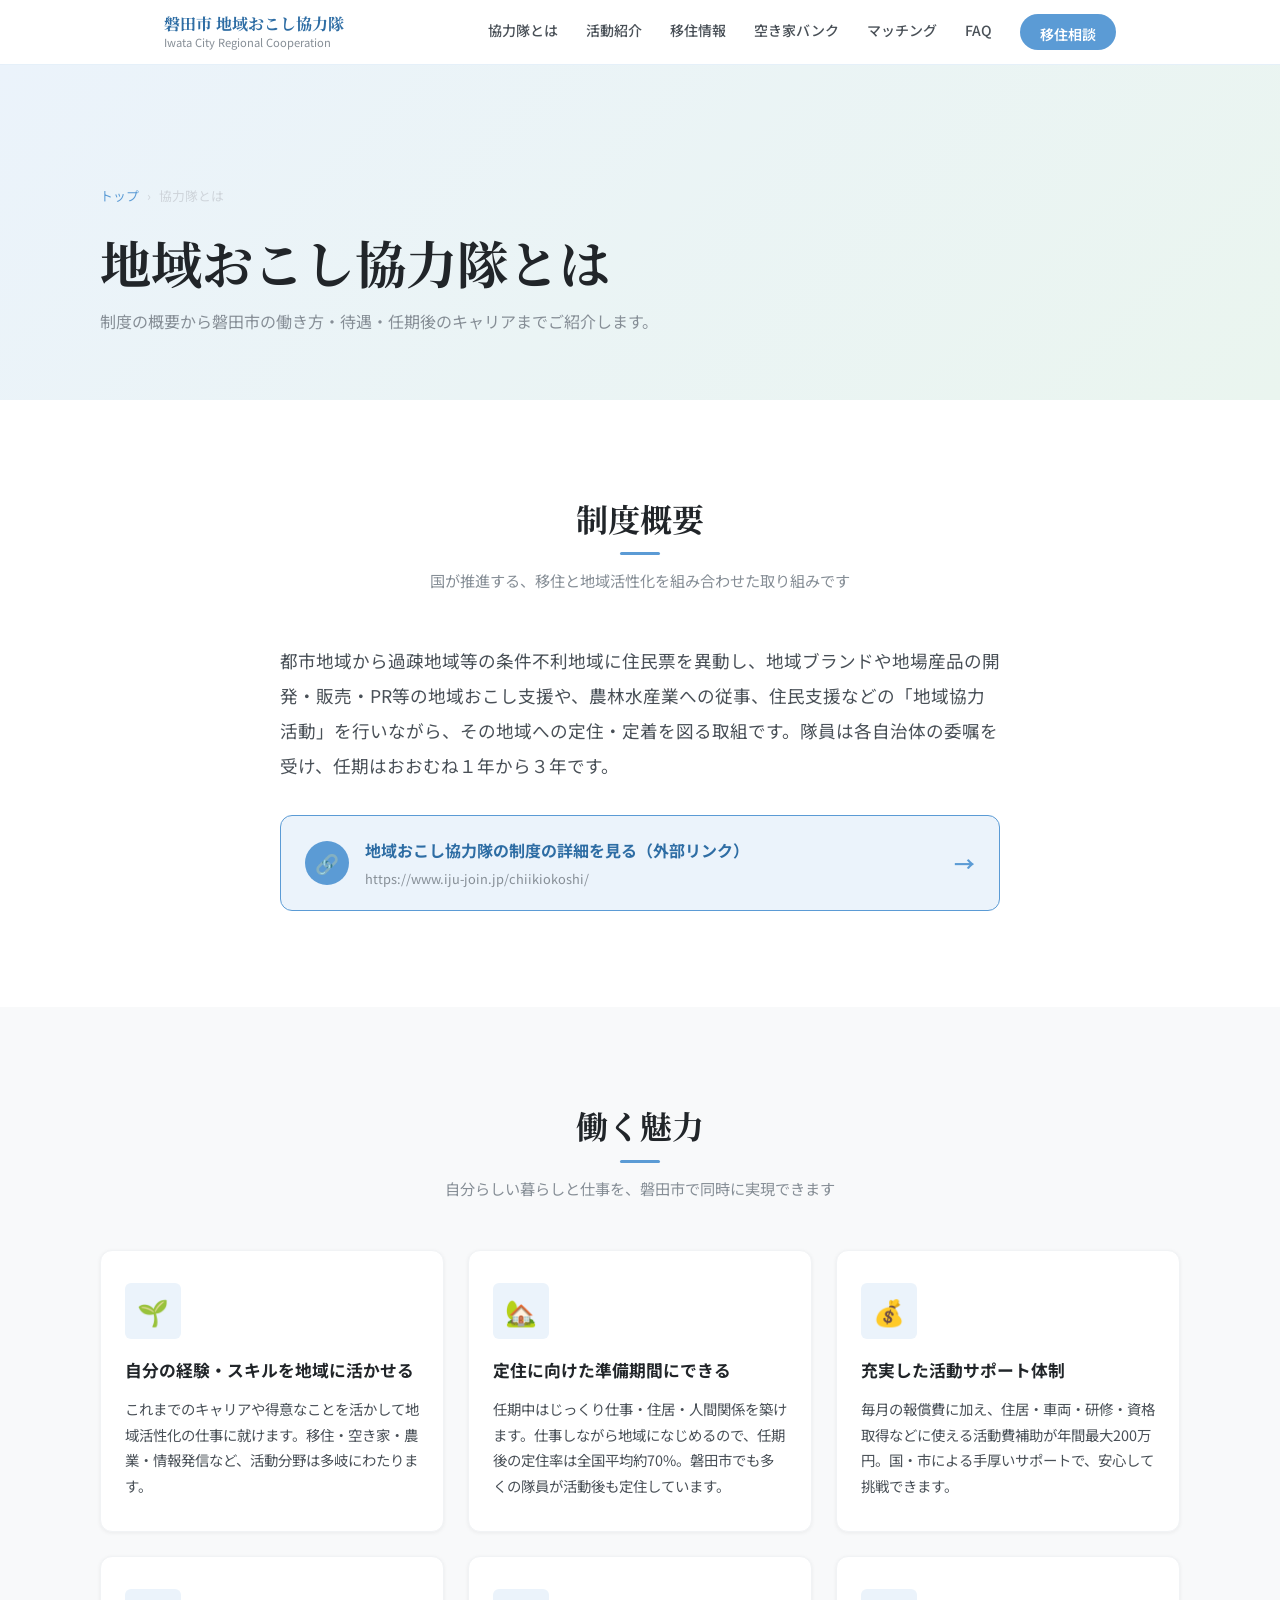
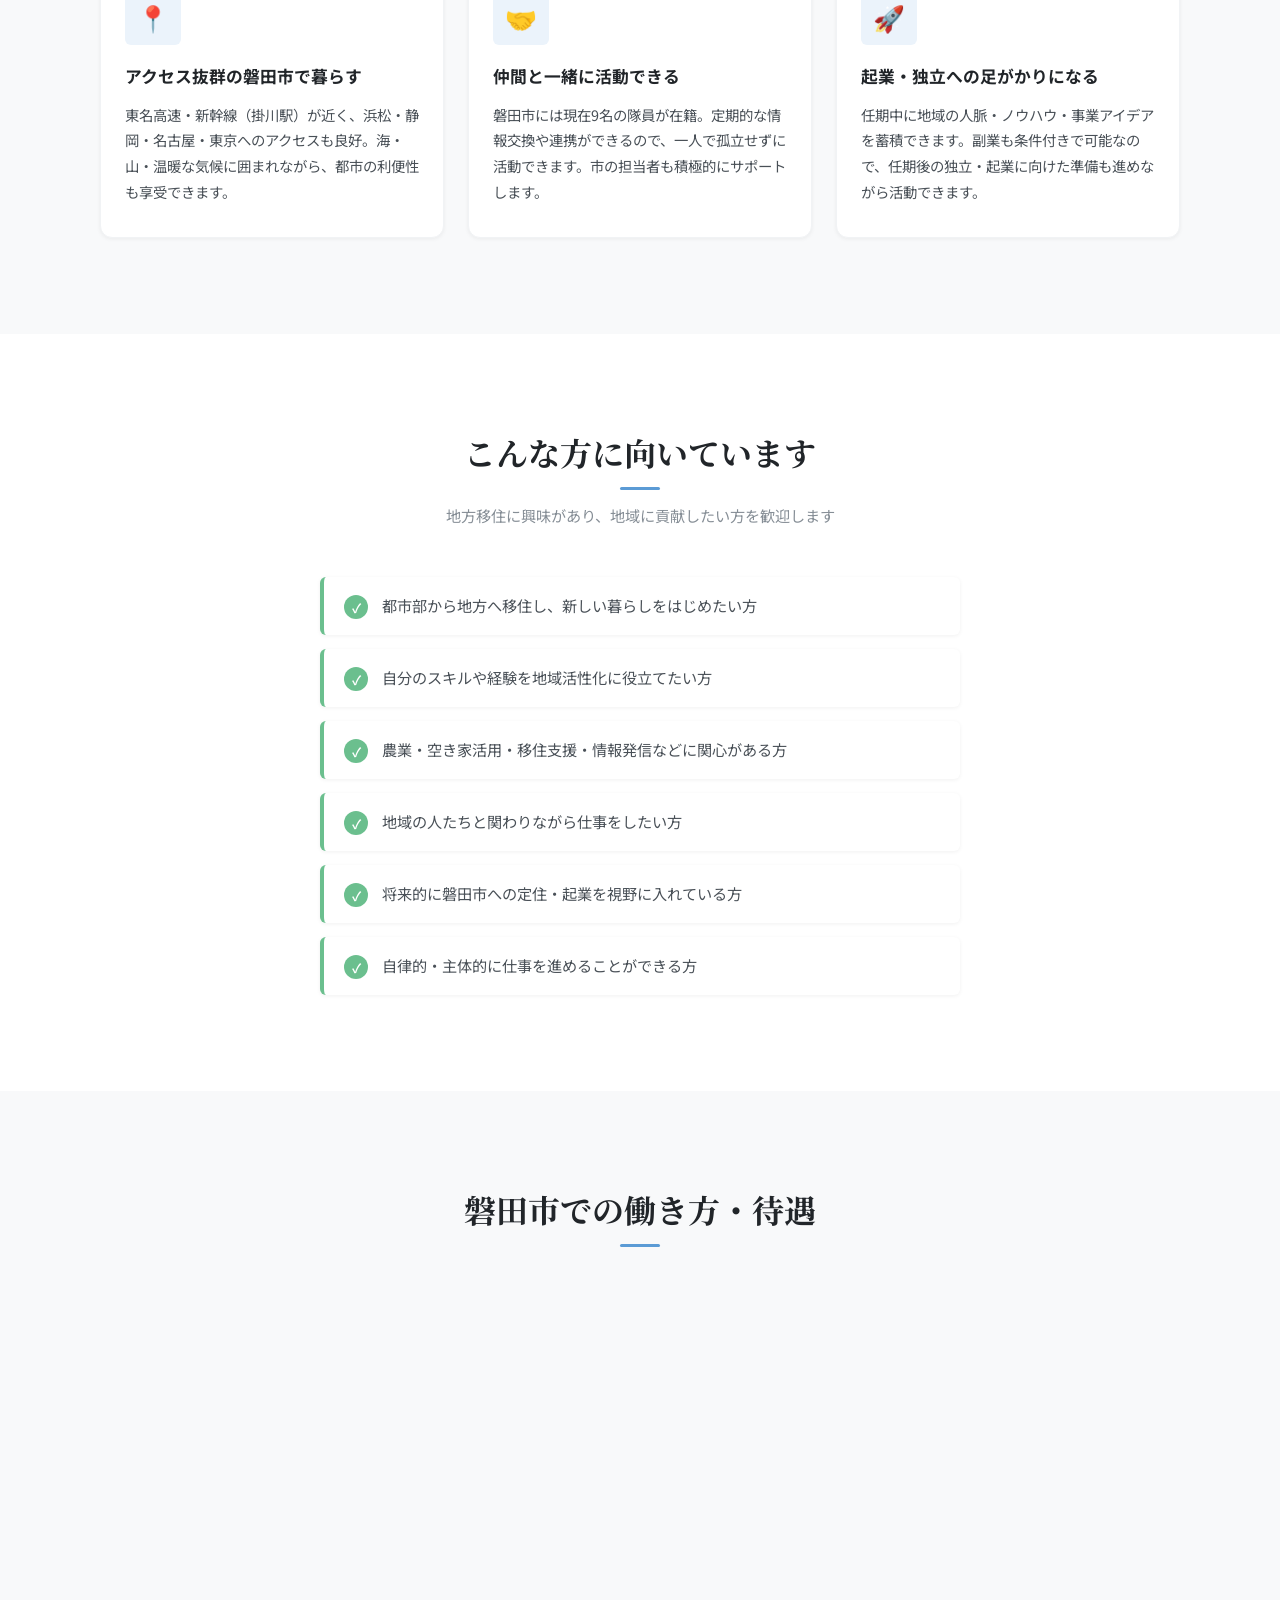
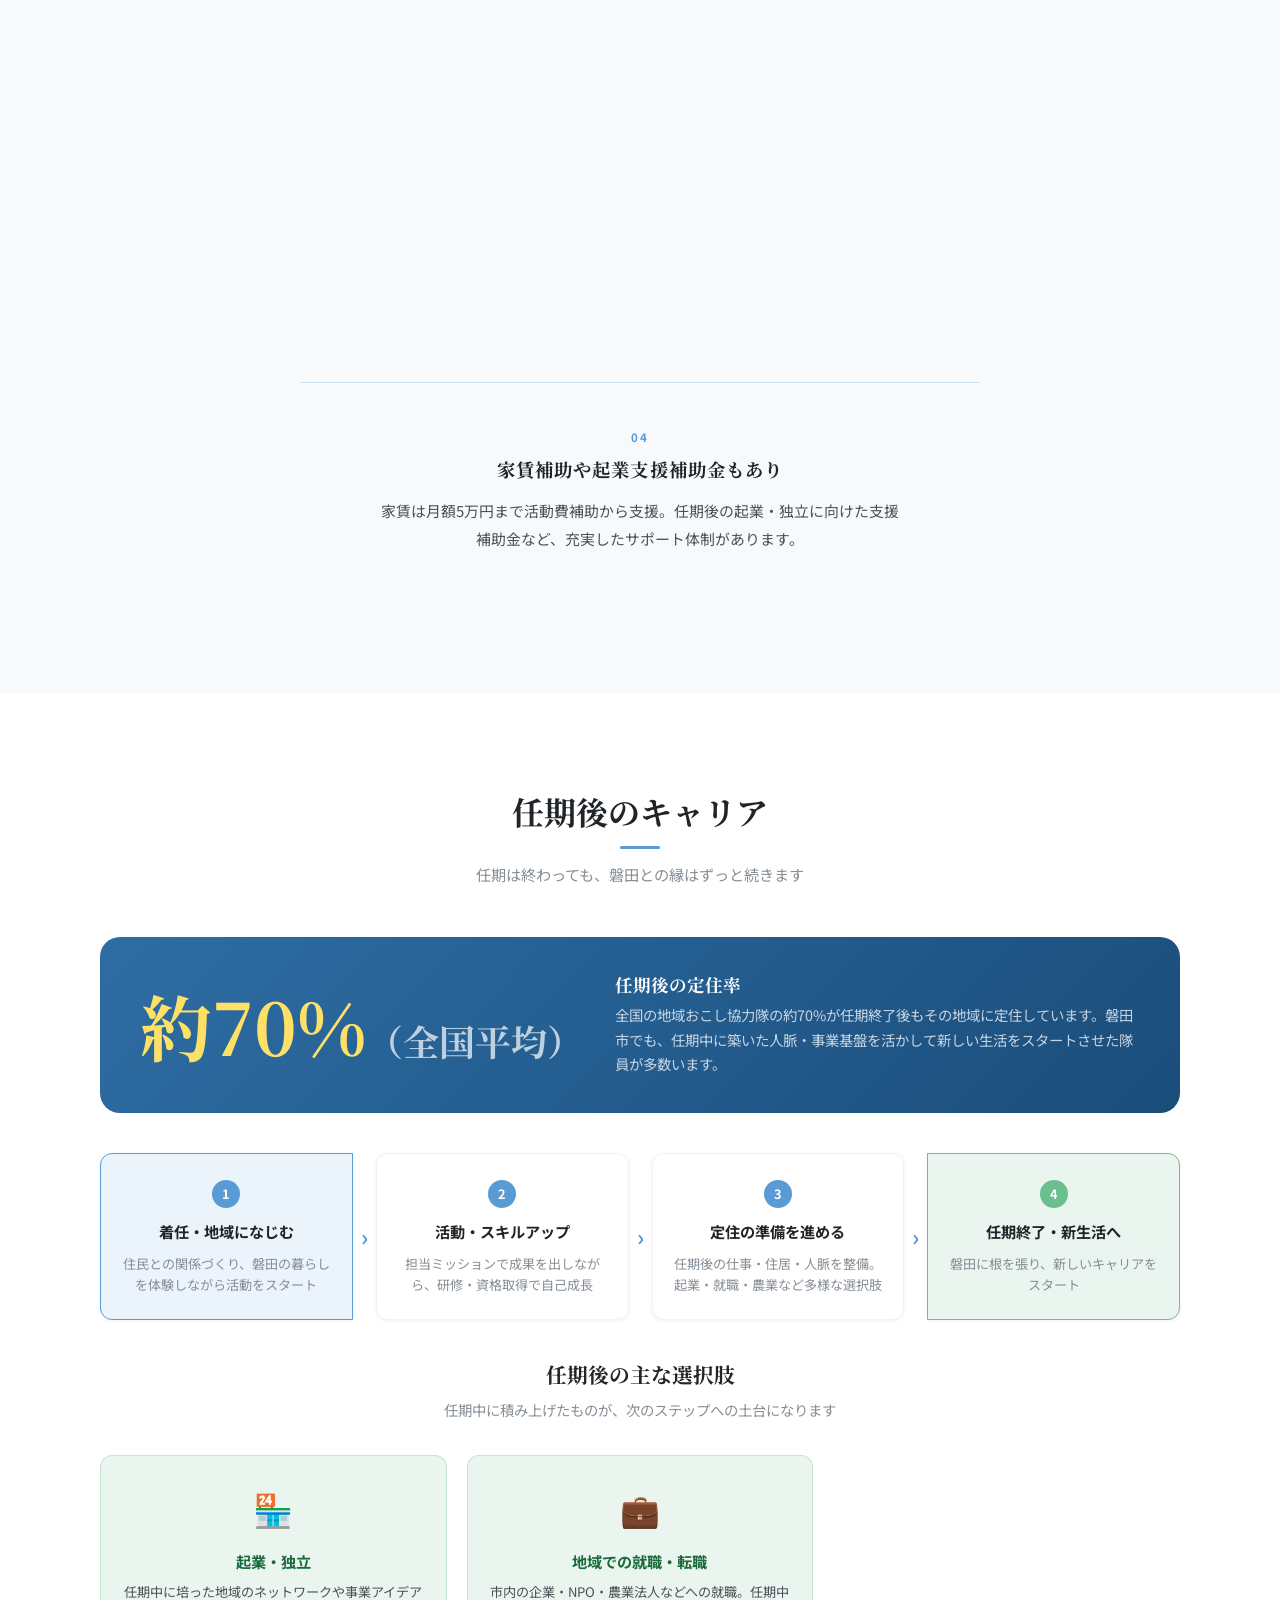
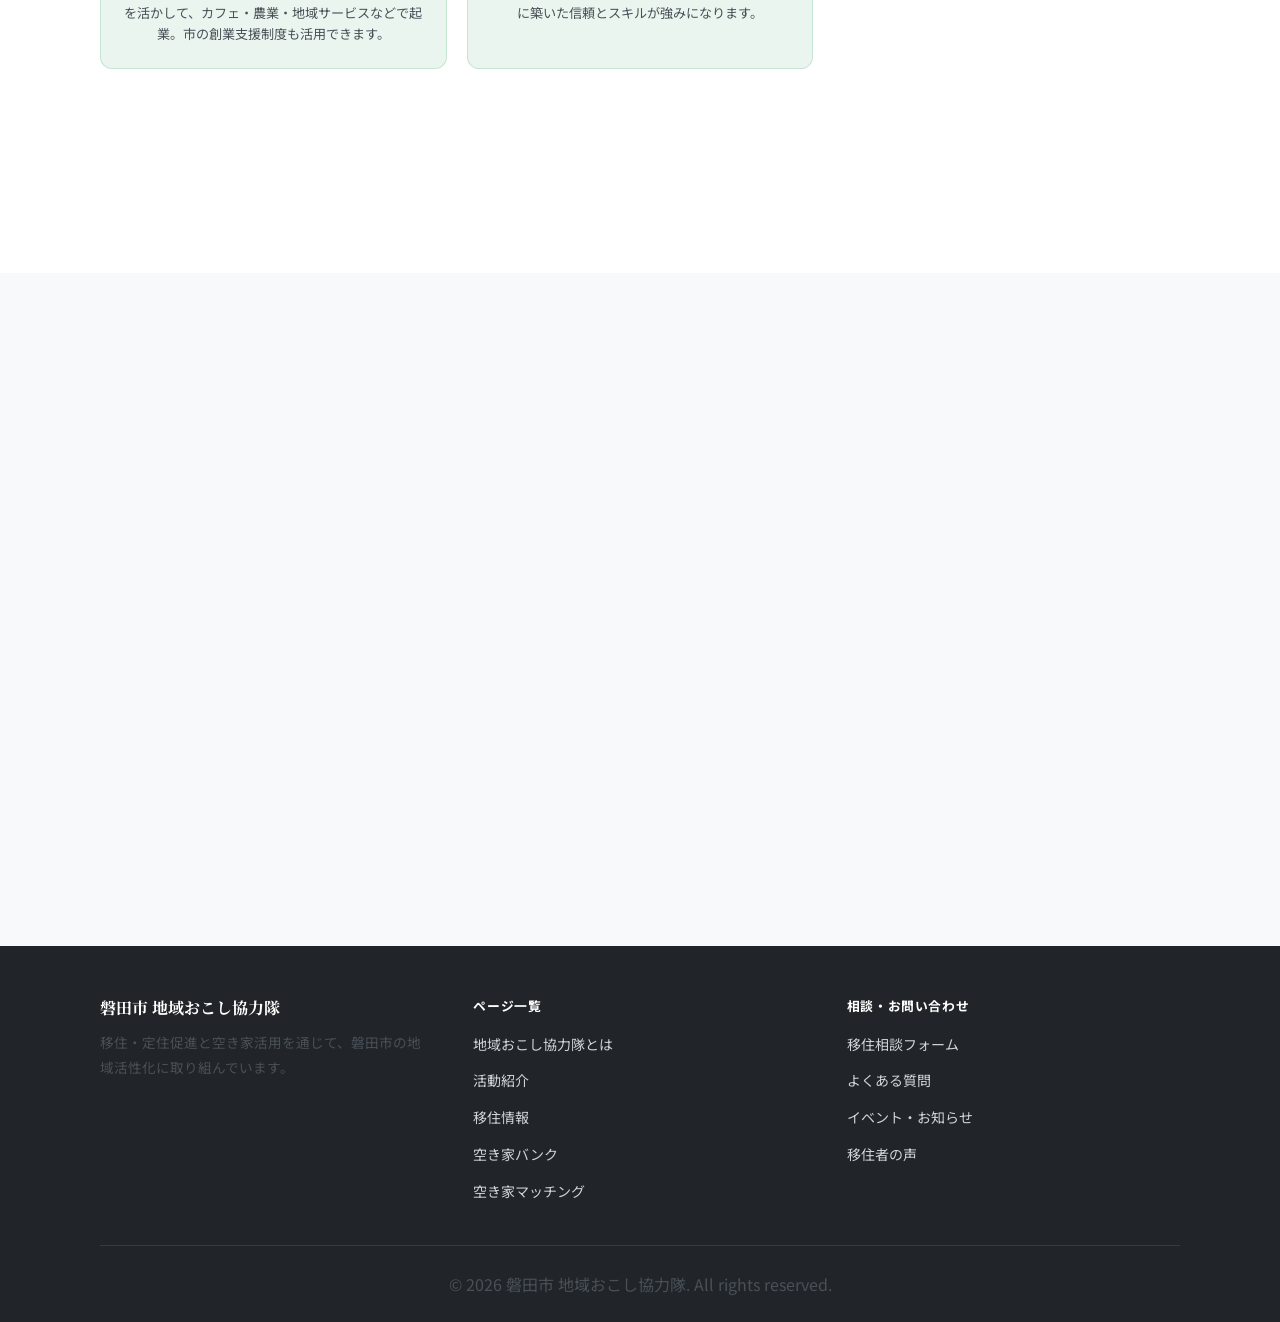
==== commit 3e43983b: "about変更" ====
--- a/about.html
+++ b/about.html
@@ -90,11 +90,44 @@
     }
     .fit-text { font-size: .95rem; color: var(--gray-700); line-height: 1.7; }
 
-    /* 働き方4カード */
-    .conditions-cards-4 {
-      display: grid;
-      grid-template-columns: repeat(4, 1fr);
-      gap: 20px;
+    /* 働き方リスト（室戸スタイル） */
+    .works-list {
+      counter-reset: works-count;
+      max-width: 680px;
+      margin: 0 auto;
+    }
+    .works-list-sec {
+      counter-increment: works-count;
+      padding: 44px 0;
+      text-align: center;
+    }
+    .works-list-sec + .works-list-sec {
+      border-top: 1px solid rgba(83, 168, 213, .3);
+    }
+    .works-list-num {
+      display: block;
+      font-size: .72rem;
+      letter-spacing: .18em;
+      color: var(--blue);
+      margin-bottom: 10px;
+      font-weight: 700;
+    }
+    .works-list-num::before {
+      content: counter(works-count, decimal-leading-zero);
+    }
+    .works-list-head {
+      font-size: 1.15rem;
+      font-weight: 700;
+      letter-spacing: .06em;
+      color: var(--gray-900);
+      margin-bottom: 14px;
+    }
+    .works-list-body {
+      font-size: .93rem;
+      color: var(--gray-700);
+      line-height: 1.9;
+      max-width: 520px;
+      margin: 0 auto;
     }
 
     /* キャリア */
@@ -191,7 +224,7 @@
     .recruit-cta p  { max-width: 520px; margin: 0 auto 32px; color: var(--gray-700); }
 
     @media (max-width: 768px) {
-      .conditions-cards-4 { grid-template-columns: repeat(2, 1fr); }
+      .works-list-sec { padding: 32px 0; }
       .career-flow { flex-direction: column; gap: 8px; }
       .career-step { border-radius: var(--radius-md) !important; margin-left: 0 !important; }
       .career-arrow { transform: rotate(90deg); padding: 0; }
@@ -360,30 +393,30 @@
         <h2 class="section-title fade-up">磐田市での働き方・待遇</h2>
         <p class="section-sub fade-up">隊員が安心して活動できるよう、市がサポートします</p>
 
-        <div class="conditions-cards-4">
-
-          <div class="appeal-card fade-up">
-            <div class="appeal-icon">📋</div>
-            <div class="appeal-title">雇用関係は委嘱契約で副業可能</div>
-            <div class="appeal-desc">磐田市では委嘱契約により任用するため雇用関係はありません。公序良俗に反せず活動に支障がない範囲で副業も認められます。</div>
-          </div>
-
-          <div class="appeal-card fade-up">
-            <div class="appeal-icon">🏠</div>
-            <div class="appeal-title">住民票を移動できることが条件</div>
-            <div class="appeal-desc">三大都市圏など都市地域から過疎地域等へ移住することが前提です。すでに磐田市に住民票がある方は対象外となります。</div>
-          </div>
-
-          <div class="appeal-card fade-up">
-            <div class="appeal-icon">📍</div>
-            <div class="appeal-title">磐田市内に住民票を移動できることが条件</div>
-            <div class="appeal-desc">任期中は磐田市内に居住し、住民票を移すことが必要です。活動拠点として磐田に根ざした暮らしを送っていただきます。</div>
-          </div>
-
-          <div class="appeal-card fade-up">
-            <div class="appeal-icon">💰</div>
-            <div class="appeal-title">家賃補助や起業支援補助金もあり</div>
-            <div class="appeal-desc">家賃は月額5万円まで活動費補助から支援。任期後の起業・独立に向けた支援補助金など、充実したサポート体制があります。</div>
+        <div class="works-list">
+
+          <div class="works-list-sec fade-up">
+            <span class="works-list-num"></span>
+            <h3 class="works-list-head">雇用関係は委嘱契約で副業可能</h3>
+            <p class="works-list-body">磐田市では委嘱契約により任用するため雇用関係はありません。公序良俗に反せず活動に支障がない範囲で副業も認められます。</p>
+          </div>
+
+          <div class="works-list-sec fade-up">
+            <span class="works-list-num"></span>
+            <h3 class="works-list-head">住民票を移動できることが条件</h3>
+            <p class="works-list-body">三大都市圏など都市地域から過疎地域等へ移住することが前提です。すでに磐田市に住民票がある方は対象外となります。</p>
+          </div>
+
+          <div class="works-list-sec fade-up">
+            <span class="works-list-num"></span>
+            <h3 class="works-list-head">磐田市内に住民票を移動できることが条件</h3>
+            <p class="works-list-body">任期中は磐田市内に居住し、住民票を移すことが必要です。活動拠点として磐田に根ざした暮らしを送っていただきます。</p>
+          </div>
+
+          <div class="works-list-sec fade-up">
+            <span class="works-list-num"></span>
+            <h3 class="works-list-head">家賃補助や起業支援補助金もあり</h3>
+            <p class="works-list-body">家賃は月額5万円まで活動費補助から支援。任期後の起業・独立に向けた支援補助金など、充実したサポート体制があります。</p>
           </div>
 
         </div>
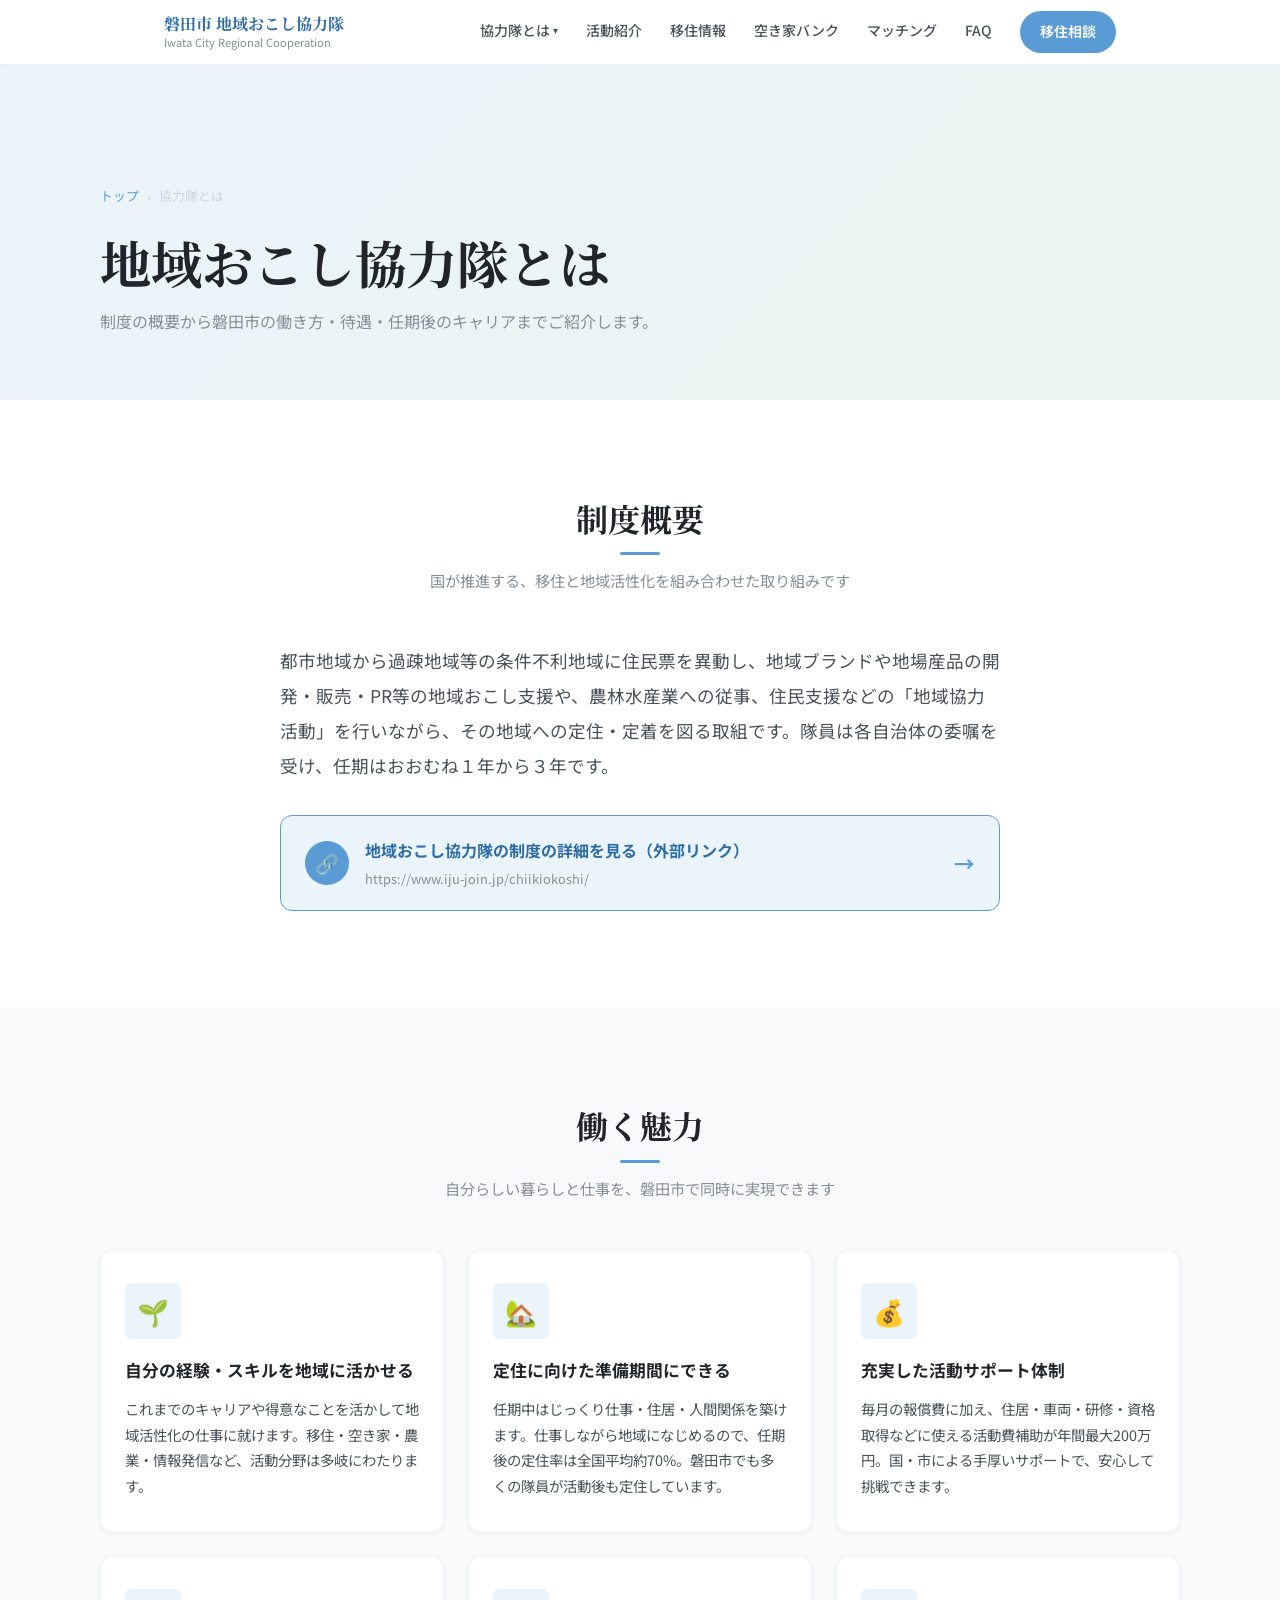
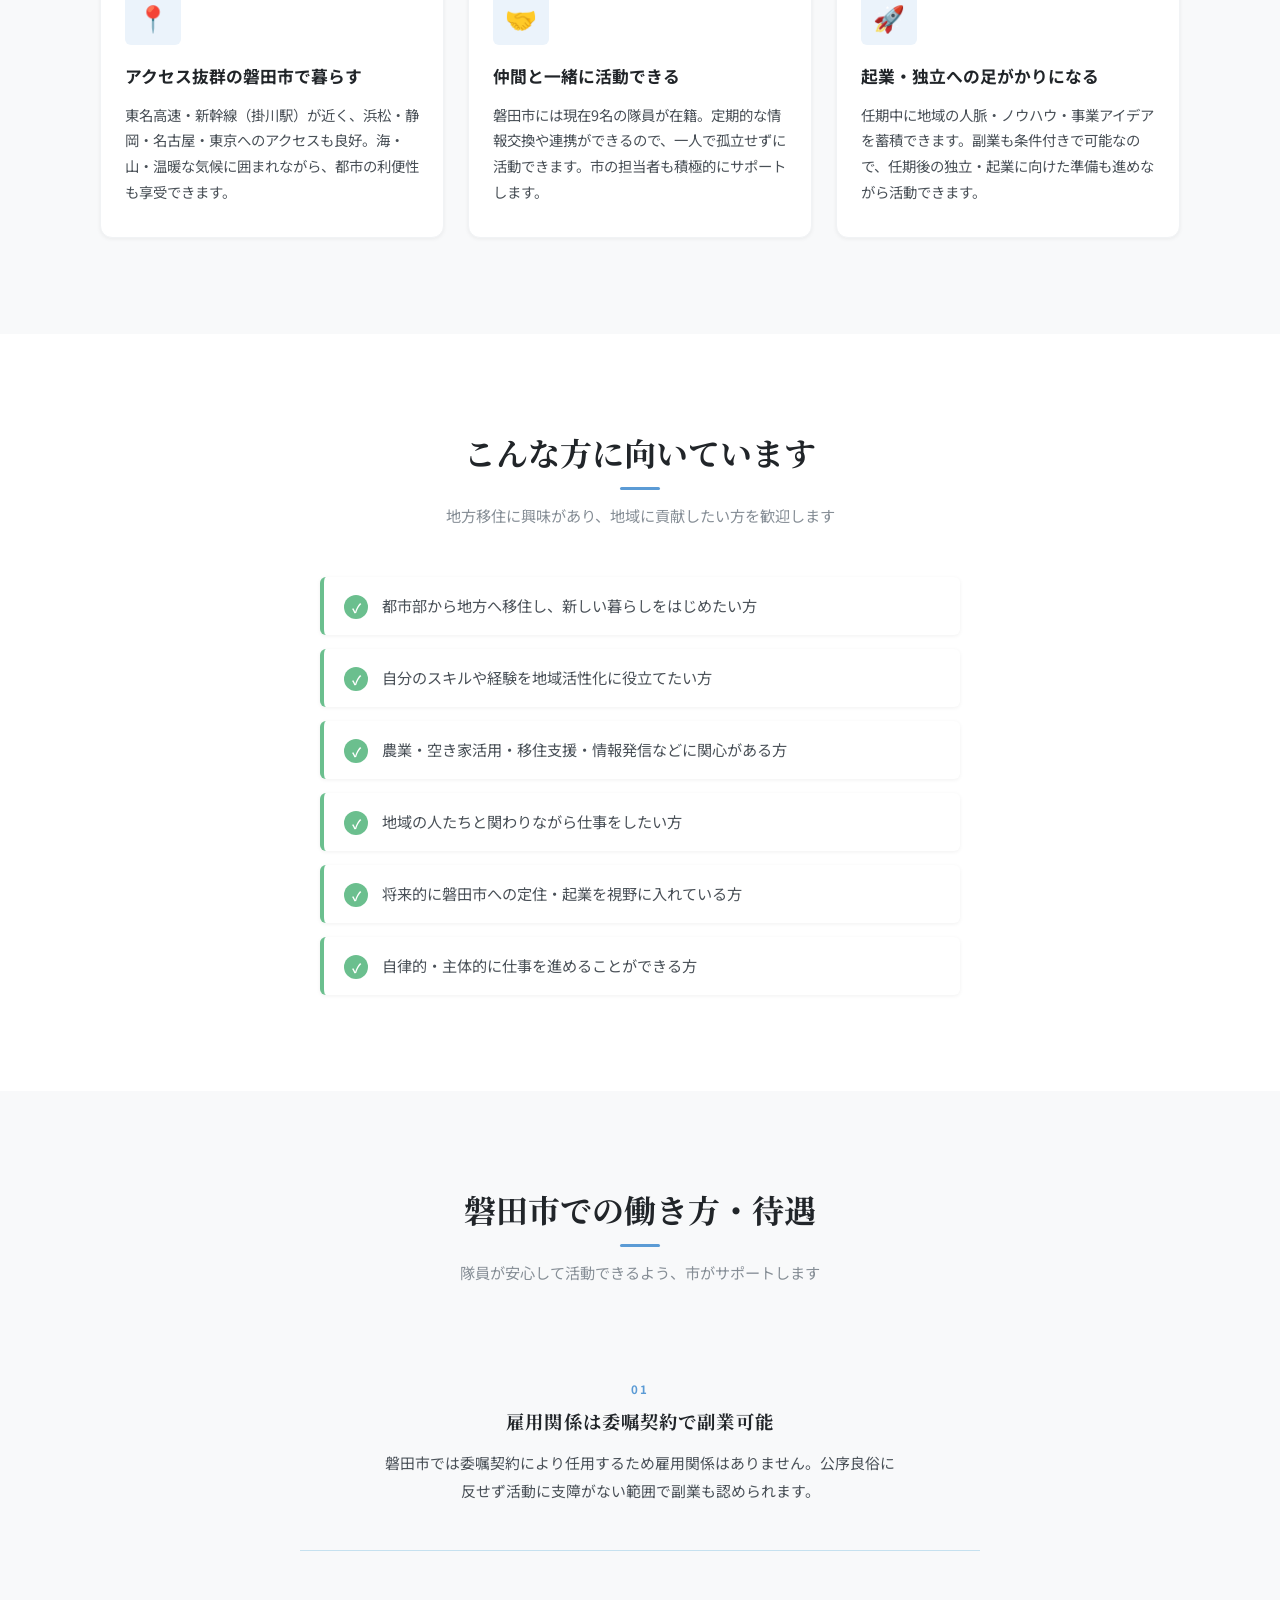
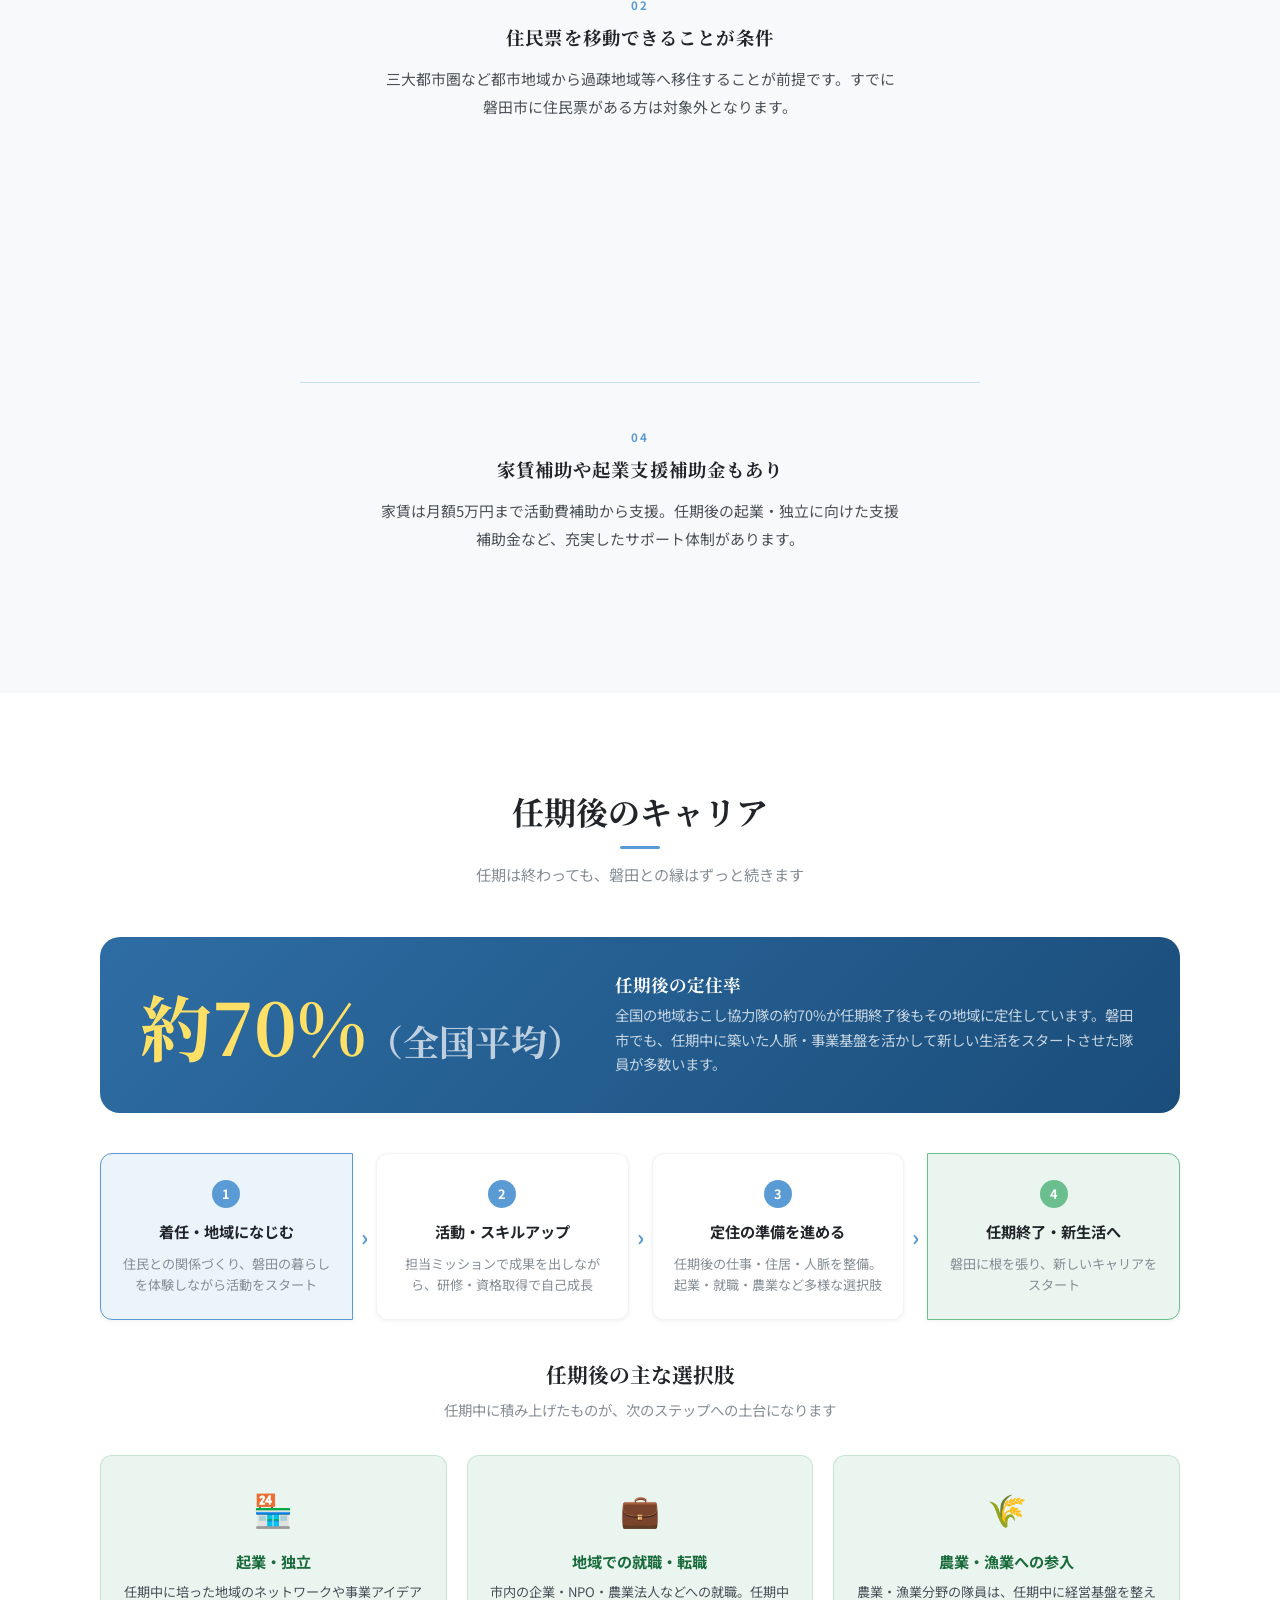
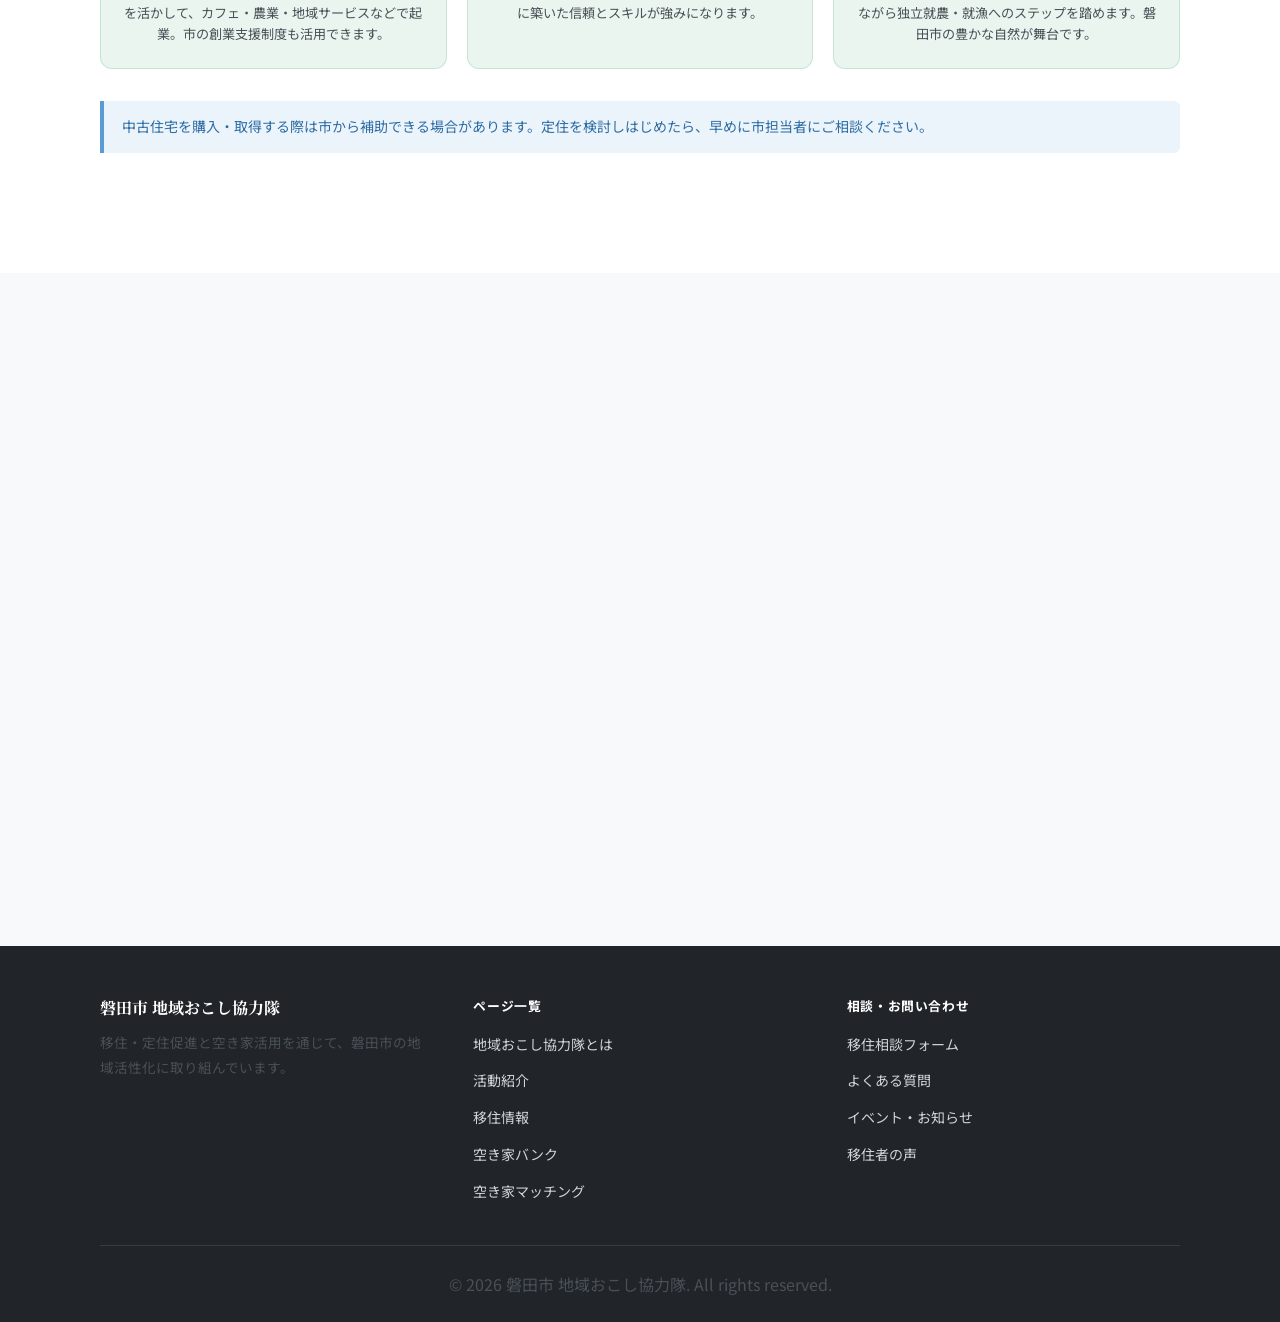
==== commit 9ad1aba4: "サブメニュー追加" ====
--- a/about.html
+++ b/about.html
@@ -245,7 +245,14 @@
         <span>Iwata City Regional Cooperation</span>
       </a>
       <nav class="nav-links">
-        <a href="about.html">協力隊とは</a>
+        <div class="nav-dropdown">
+          <a href="about.html" class="nav-dropdown-toggle">協力隊とは <span class="nav-caret">▾</span></a>
+          <div class="nav-dropdown-menu">
+            <a href="about.html">制度の説明</a>
+            <a href="activities.html">活動紹介</a>
+            <a href="office.html">協力隊拠点</a>
+          </div>
+        </div>
         <a href="activities.html">活動紹介</a>
         <a href="iju.html">移住情報</a>
         <a href="akiya-bank.html">空き家バンク</a>
@@ -261,7 +268,14 @@
 
   <!-- モバイルナビ -->
   <nav class="mobile-nav" id="mobileNav">
-    <a href="about.html">協力隊とは</a>
+    <div class="mobile-sub-group">
+      <button class="mobile-sub-toggle" id="mobileSubToggle" aria-expanded="false">協力隊とは <span class="mobile-sub-caret">▾</span></button>
+      <div class="mobile-sub-menu" id="mobileSubMenu">
+        <a href="about.html">制度の説明</a>
+        <a href="activities.html">活動紹介</a>
+        <a href="office.html">協力隊拠点</a>
+      </div>
+    </div>
     <a href="activities.html">活動紹介</a>
     <a href="iju.html">移住情報</a>
     <a href="akiya-bank.html">空き家バンク</a>
@@ -554,14 +568,27 @@
 
     const hamburger = document.getElementById('hamburger');
     const mobileNav = document.getElementById('mobileNav');
+    const mobileSubToggle = document.getElementById('mobileSubToggle');
+    const mobileSubMenu = document.getElementById('mobileSubMenu');
     hamburger.addEventListener('click', () => {
       hamburger.classList.toggle('open');
       mobileNav.classList.toggle('open');
+      if (!mobileNav.classList.contains('open')) {
+        mobileSubToggle.setAttribute('aria-expanded', 'false');
+        mobileSubMenu.classList.remove('open');
+      }
+    });
+    mobileSubToggle.addEventListener('click', () => {
+      const expanded = mobileSubToggle.getAttribute('aria-expanded') === 'true';
+      mobileSubToggle.setAttribute('aria-expanded', String(!expanded));
+      mobileSubMenu.classList.toggle('open');
     });
     mobileNav.querySelectorAll('a').forEach(a => {
       a.addEventListener('click', () => {
         hamburger.classList.remove('open');
         mobileNav.classList.remove('open');
+        mobileSubToggle.setAttribute('aria-expanded', 'false');
+        mobileSubMenu.classList.remove('open');
       });
     });
 
--- a/style.css
+++ b/style.css
@@ -139,7 +139,7 @@
 .nav-cta {
   background: var(--blue);
   color: var(--white) !important;
-  padding: 8px 20px;
+  padding: 8px 20px !important;
   border-radius: 100px;
   font-size: .875rem !important;
   font-weight: 600 !important;
@@ -150,6 +150,107 @@
   background: var(--blue-dark) !important;
   transform: translateY(-1px);
 }
+
+/* ===== DROPDOWN ===== */
+.nav-dropdown {
+  position: relative;
+}
+.nav-dropdown-toggle {
+  display: flex !important;
+  align-items: center;
+  gap: 3px;
+  cursor: pointer;
+}
+.nav-caret {
+  font-size: .6rem;
+  display: inline-block;
+  transition: transform var(--transition);
+  line-height: 1;
+}
+.nav-dropdown:hover .nav-caret {
+  transform: rotate(180deg);
+}
+.nav-dropdown-menu {
+  position: absolute;
+  top: calc(100% + 16px);
+  left: 50%;
+  transform: translateX(-50%) translateY(-6px);
+  background: var(--white);
+  border-radius: var(--radius-md);
+  box-shadow: var(--shadow-lg);
+  border: 1px solid var(--gray-100);
+  min-width: 152px;
+  padding: 6px 0;
+  opacity: 0;
+  visibility: hidden;
+  pointer-events: none;
+  transition: opacity var(--transition), transform var(--transition), visibility var(--transition);
+}
+.nav-dropdown:hover .nav-dropdown-menu {
+  opacity: 1;
+  visibility: visible;
+  pointer-events: auto;
+  transform: translateX(-50%) translateY(0);
+}
+.nav-dropdown-menu a {
+  display: block !important;
+  padding: 10px 20px !important;
+  padding-bottom: 10px !important;
+  font-size: .85rem !important;
+  color: var(--gray-700) !important;
+  font-weight: 500 !important;
+  white-space: nowrap;
+  transition: color var(--transition), background-color var(--transition);
+}
+.nav-dropdown-menu a::after { display: none !important; }
+.nav-dropdown-menu a:hover {
+  color: var(--blue) !important;
+  background-color: var(--blue-light);
+}
+
+/* ===== MOBILE SUBMENU ===== */
+.mobile-sub-group {
+  display: flex;
+  flex-direction: column;
+  align-items: center;
+}
+.mobile-sub-toggle {
+  background: none;
+  border: none;
+  font-family: 'Noto Sans JP', sans-serif;
+  font-size: 1.2rem;
+  font-weight: 500;
+  color: var(--gray-900);
+  cursor: pointer;
+  display: flex;
+  align-items: center;
+  gap: 5px;
+  transition: color var(--transition);
+  padding: 0;
+}
+.mobile-sub-toggle:hover { color: var(--blue); }
+.mobile-sub-caret {
+  font-size: .75rem;
+  display: inline-block;
+  transition: transform var(--transition);
+}
+.mobile-sub-toggle[aria-expanded="true"] .mobile-sub-caret {
+  transform: rotate(180deg);
+}
+.mobile-sub-menu {
+  display: none;
+  flex-direction: column;
+  align-items: center;
+  gap: 12px;
+  margin-top: 16px;
+}
+.mobile-sub-menu.open { display: flex; }
+.mobile-sub-menu a {
+  font-size: 1rem !important;
+  color: var(--blue-dark) !important;
+  font-weight: 500;
+}
+.mobile-sub-menu a:hover { color: var(--blue) !important; }
 
 /* ===== HAMBURGER ===== */
 .hamburger {
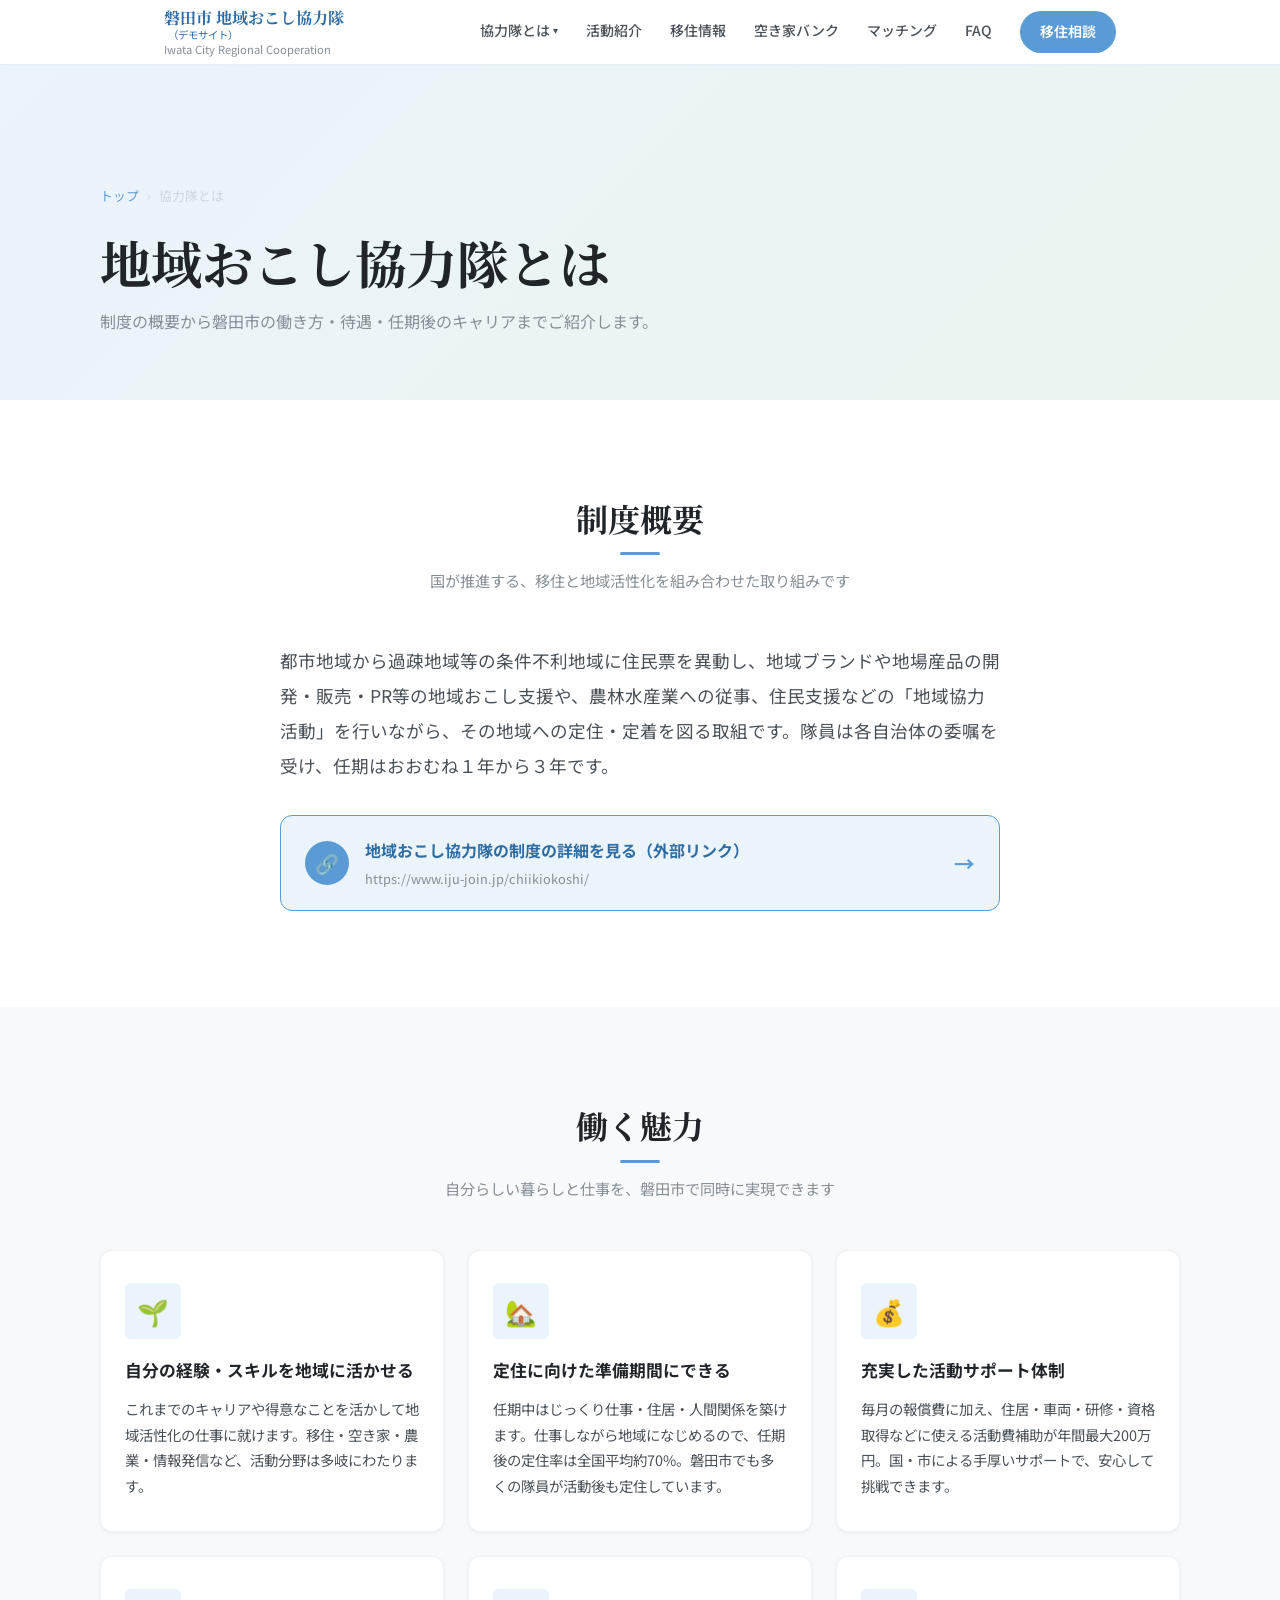
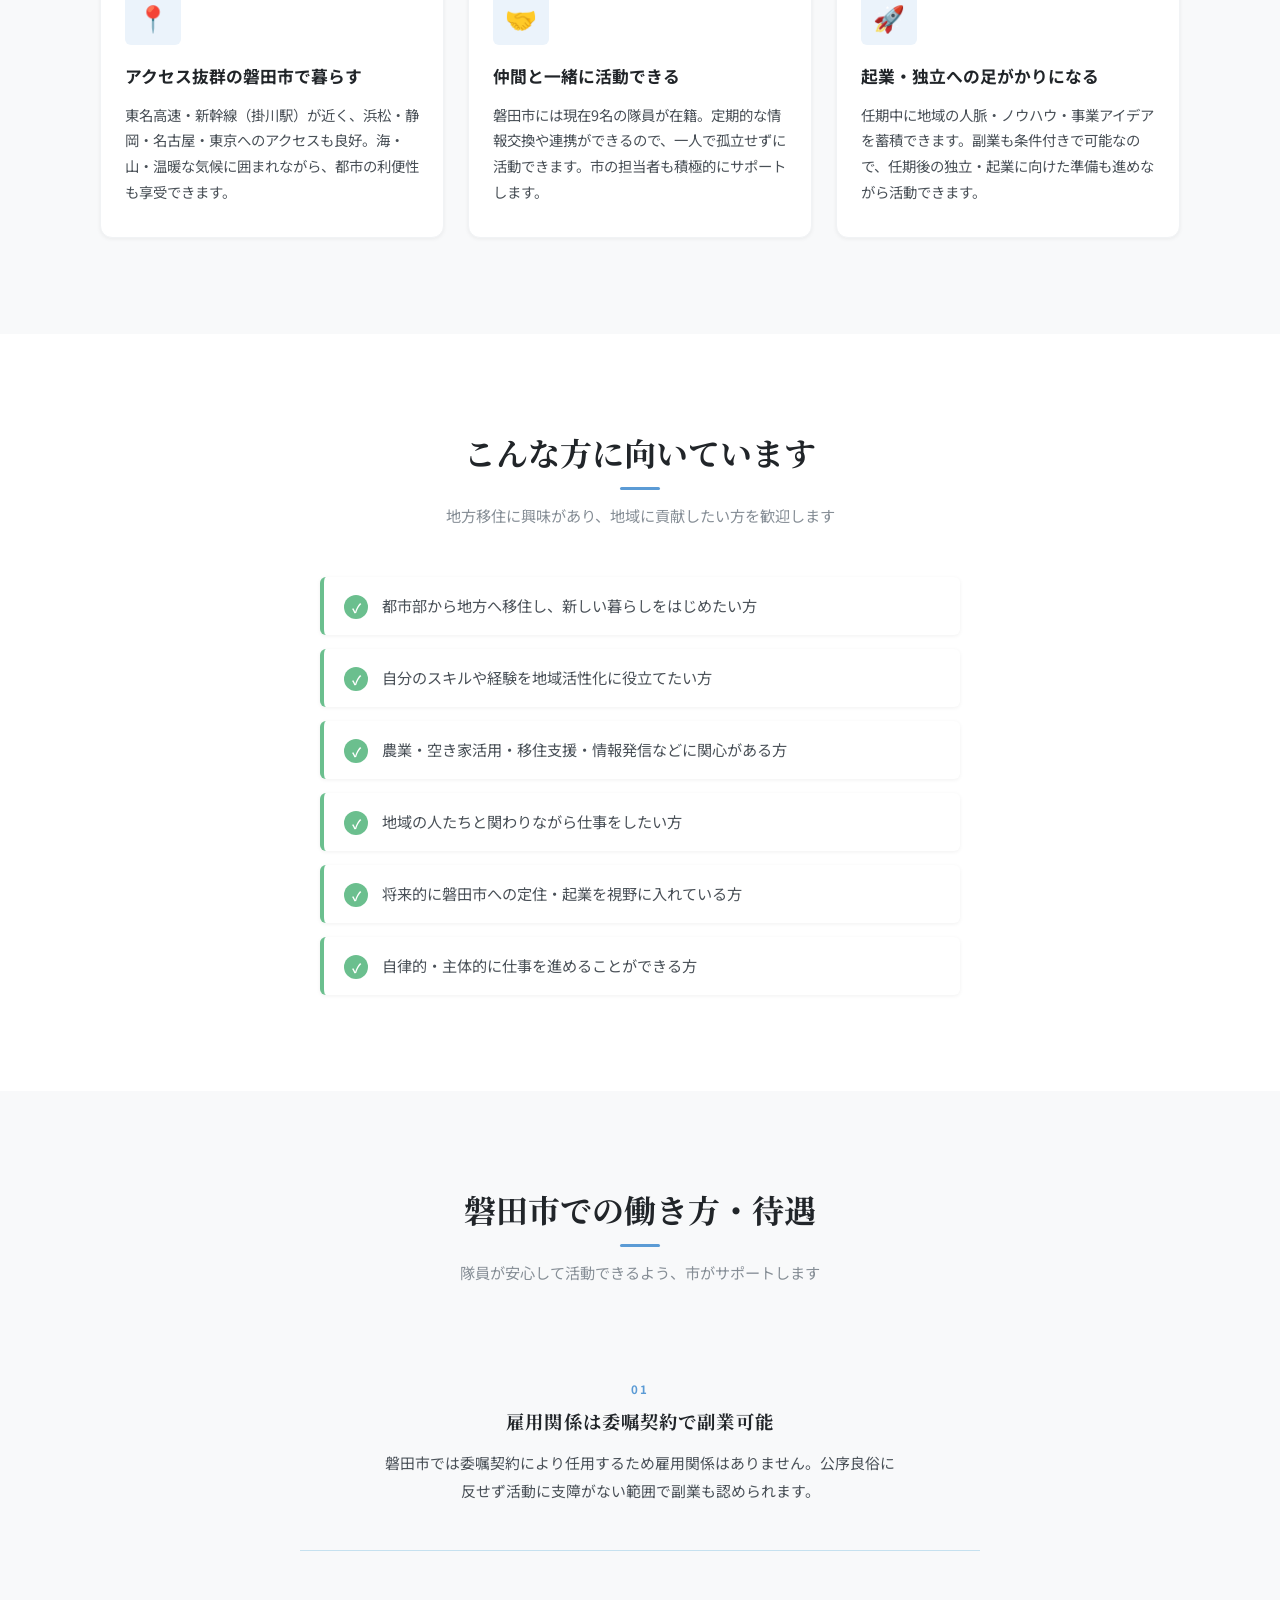
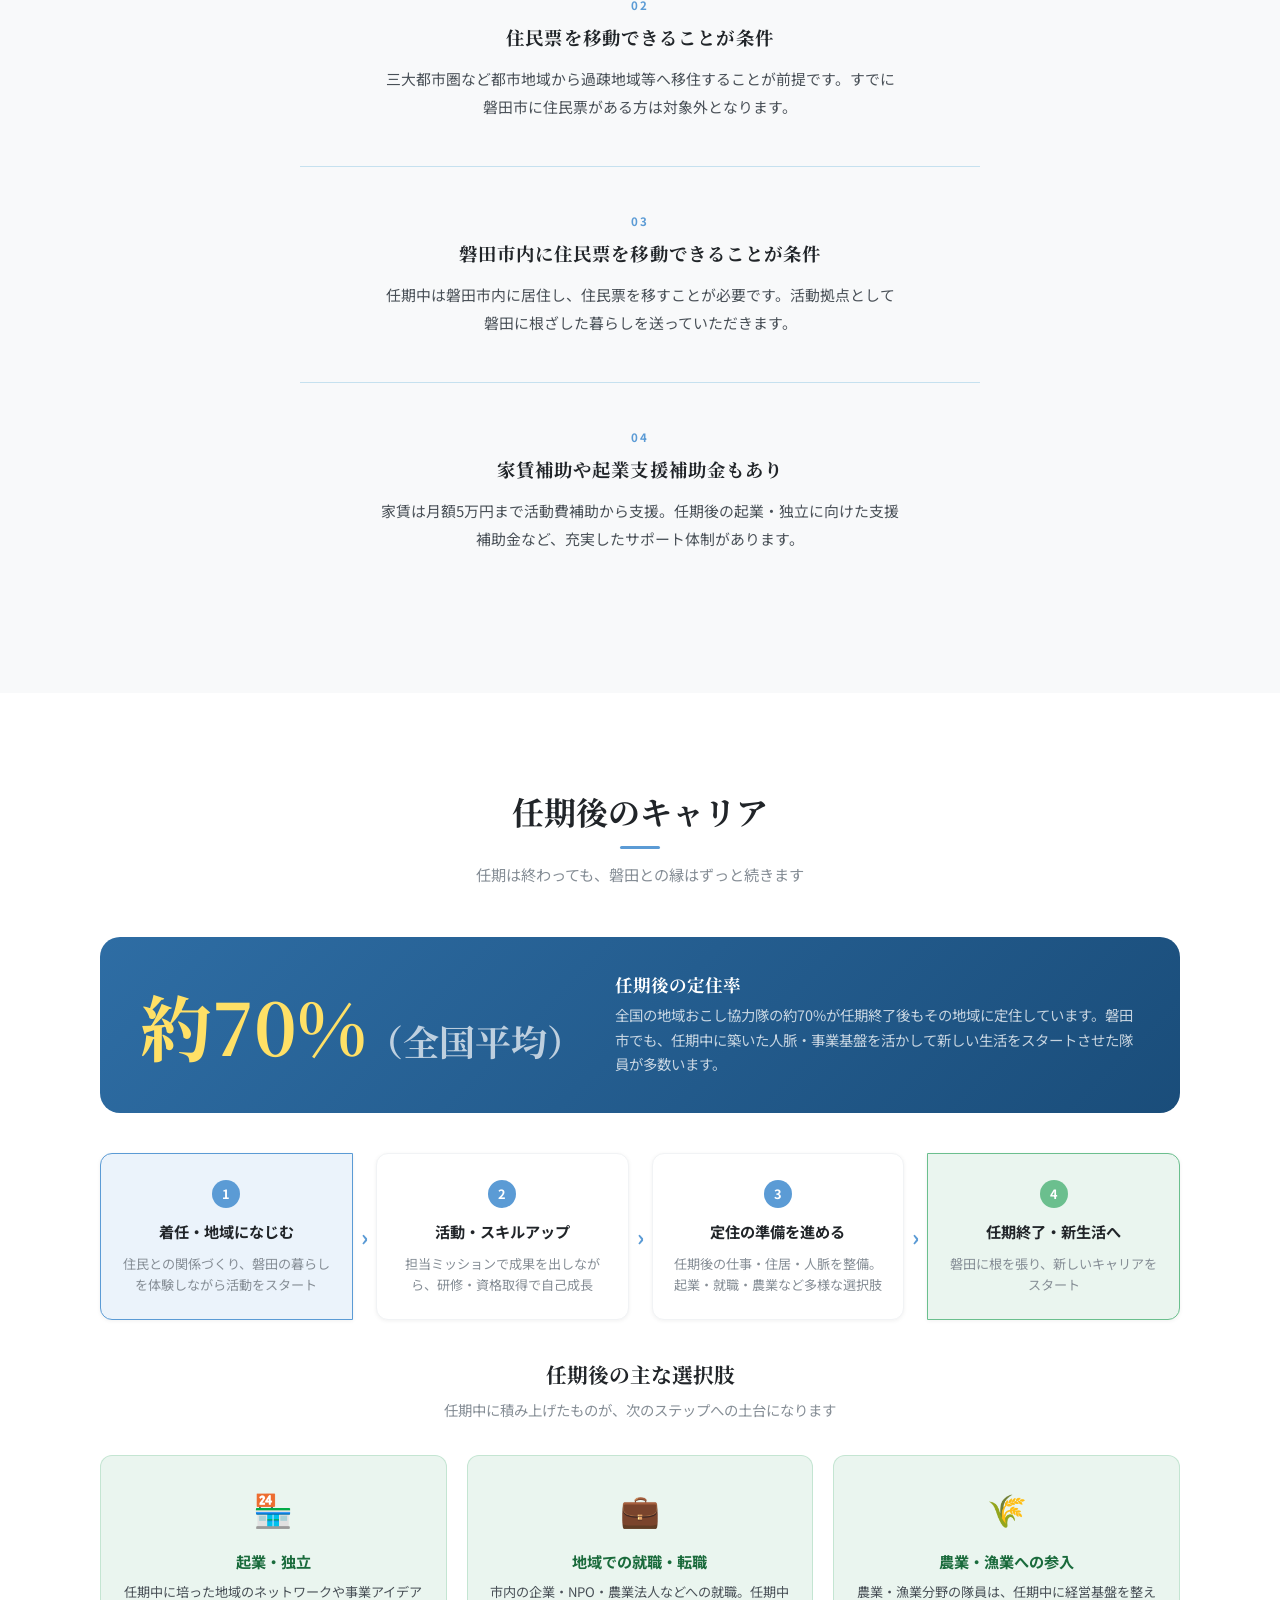
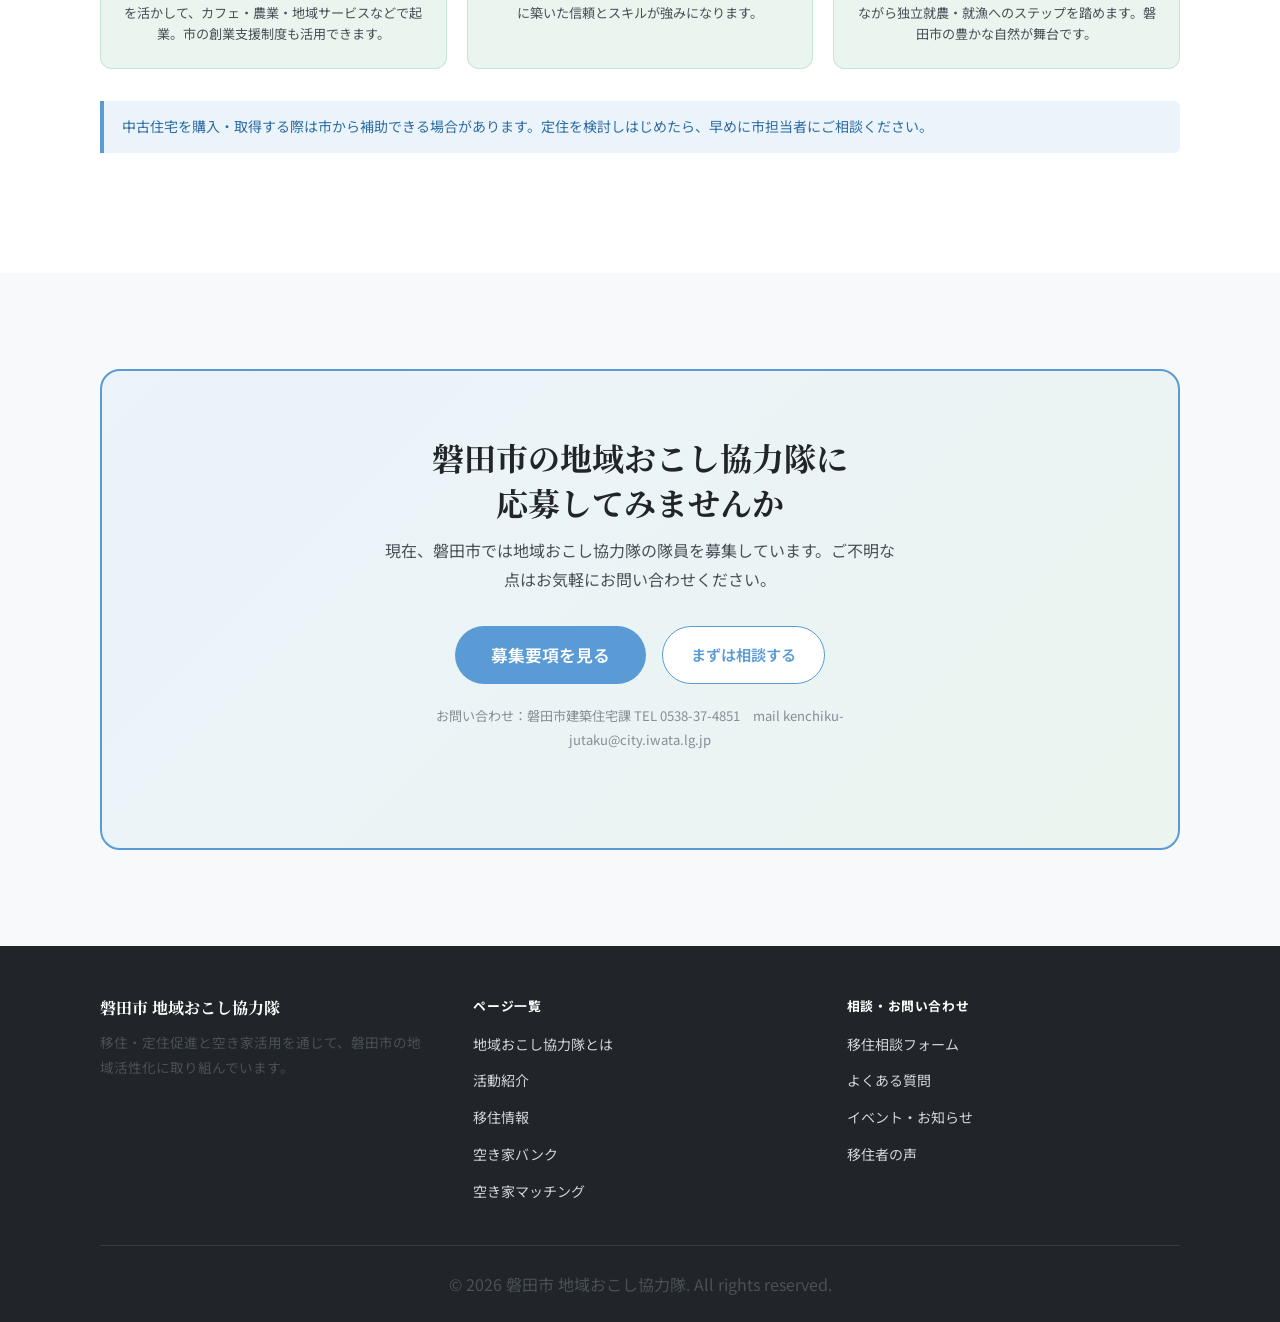
==== commit 1e3807a2: "デモサイトと追記" ====
--- a/about.html
+++ b/about.html
@@ -241,7 +241,7 @@
   <header class="site-header" id="header">
     <div class="header-inner">
       <a href="index.html" class="site-logo">
-        磐田市 地域おこし協力隊
+        磐田市 地域おこし協力隊<span class="demo-badge">（デモサイト）</span>
         <span>Iwata City Regional Cooperation</span>
       </a>
       <nav class="nav-links">
--- a/style.css
+++ b/style.css
@@ -110,6 +110,13 @@
   color: var(--gray-500);
   font-family: 'Noto Sans JP', sans-serif;
 }
+.site-logo .demo-badge {
+  font-size: .65rem;
+  font-weight: 400;
+  color: var(--gray-400);
+  font-family: 'Noto Sans JP', sans-serif;
+  margin-left: 4px;
+}
 
 .nav-links {
   display: flex;
@@ -172,7 +179,7 @@
 }
 .nav-dropdown-menu {
   position: absolute;
-  top: calc(100% + 16px);
+  top: 100%;
   left: 50%;
   transform: translateX(-50%) translateY(-6px);
   background: var(--white);
@@ -180,7 +187,7 @@
   box-shadow: var(--shadow-lg);
   border: 1px solid var(--gray-100);
   min-width: 152px;
-  padding: 6px 0;
+  padding: 22px 0 6px;
   opacity: 0;
   visibility: hidden;
   pointer-events: none;
